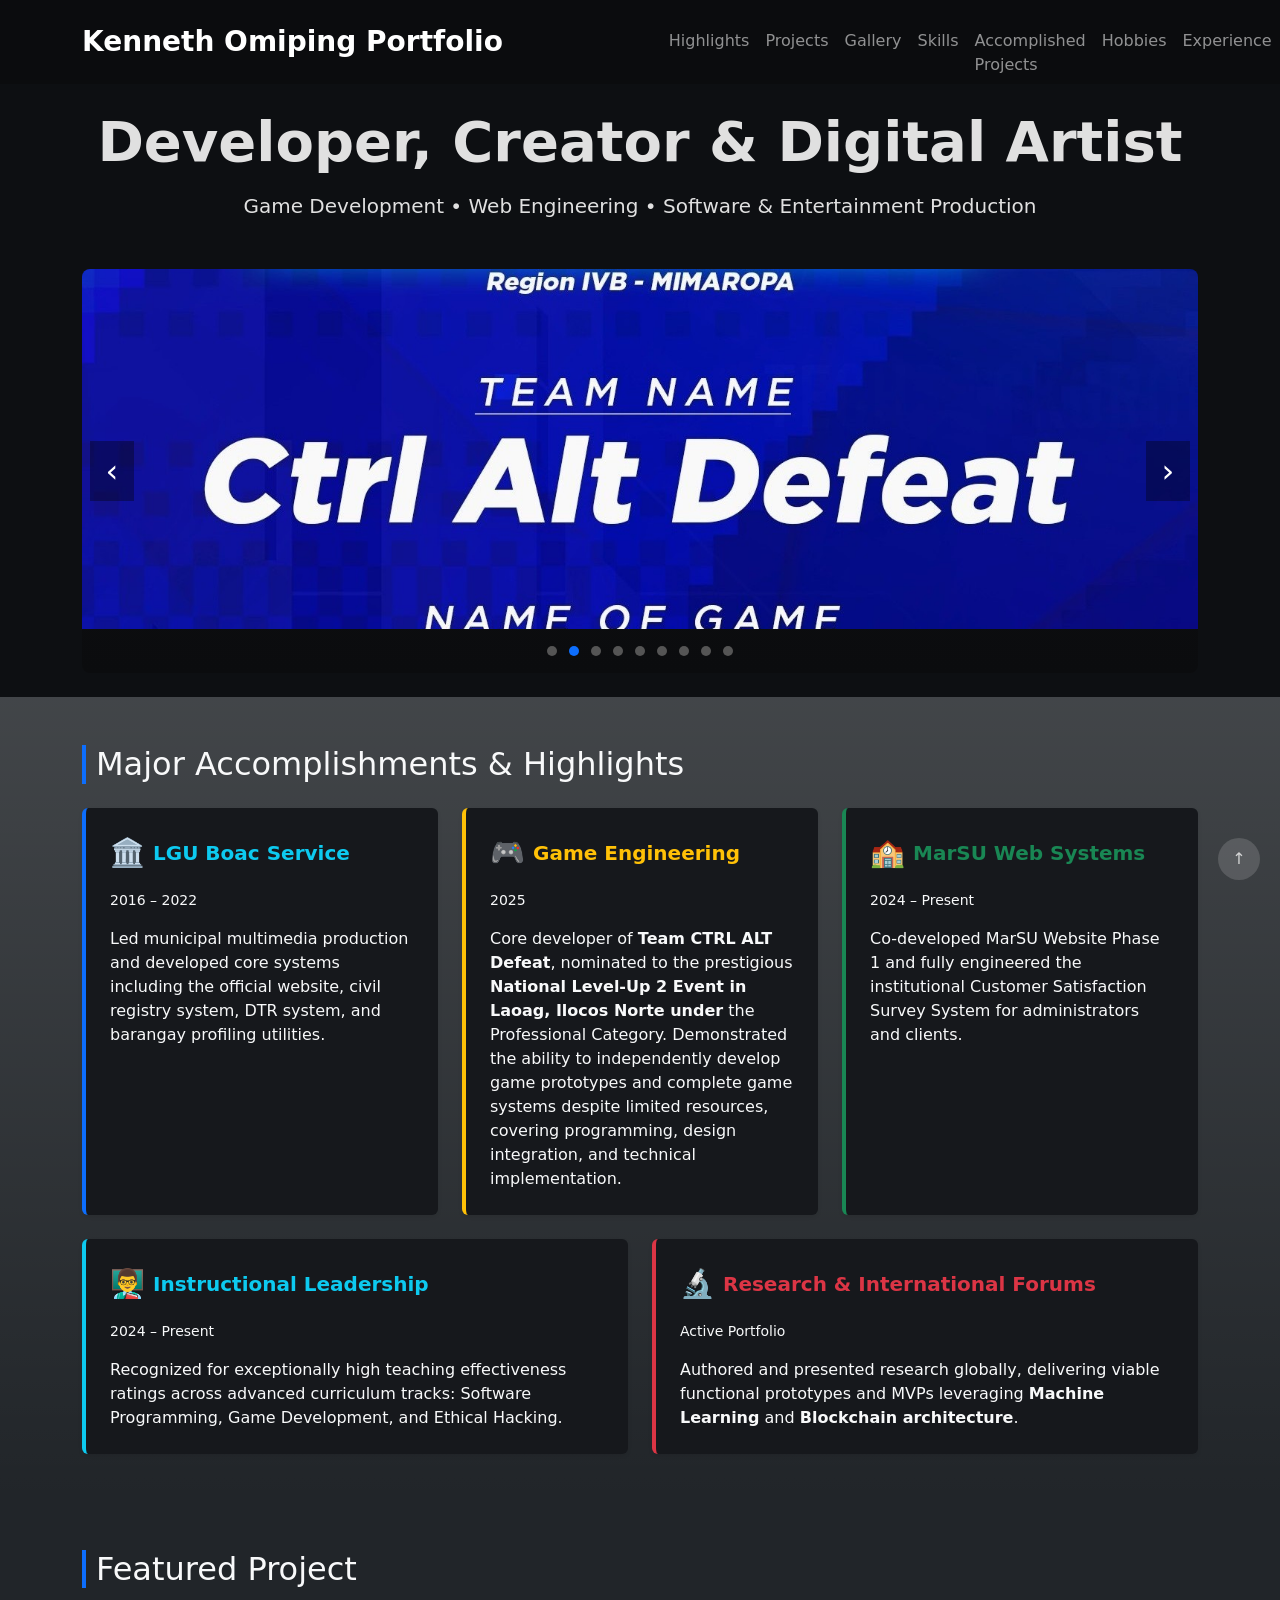
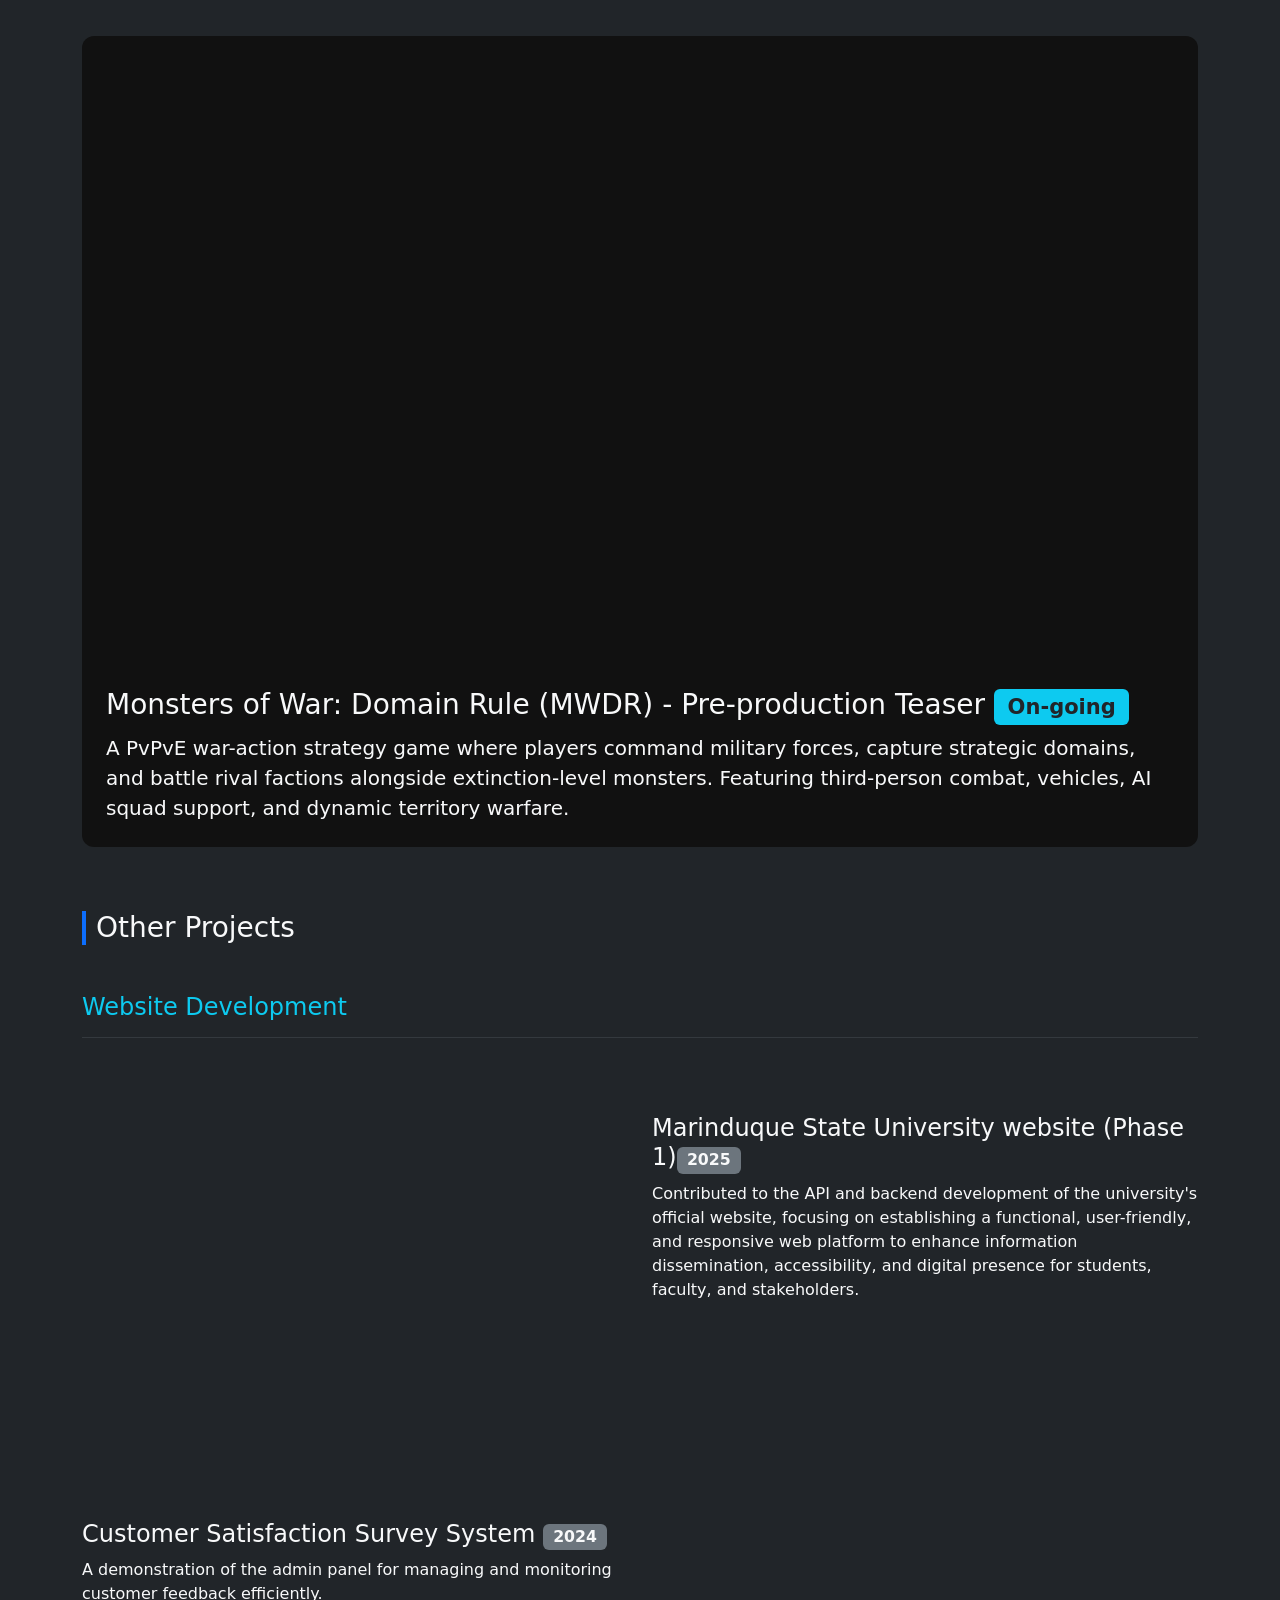
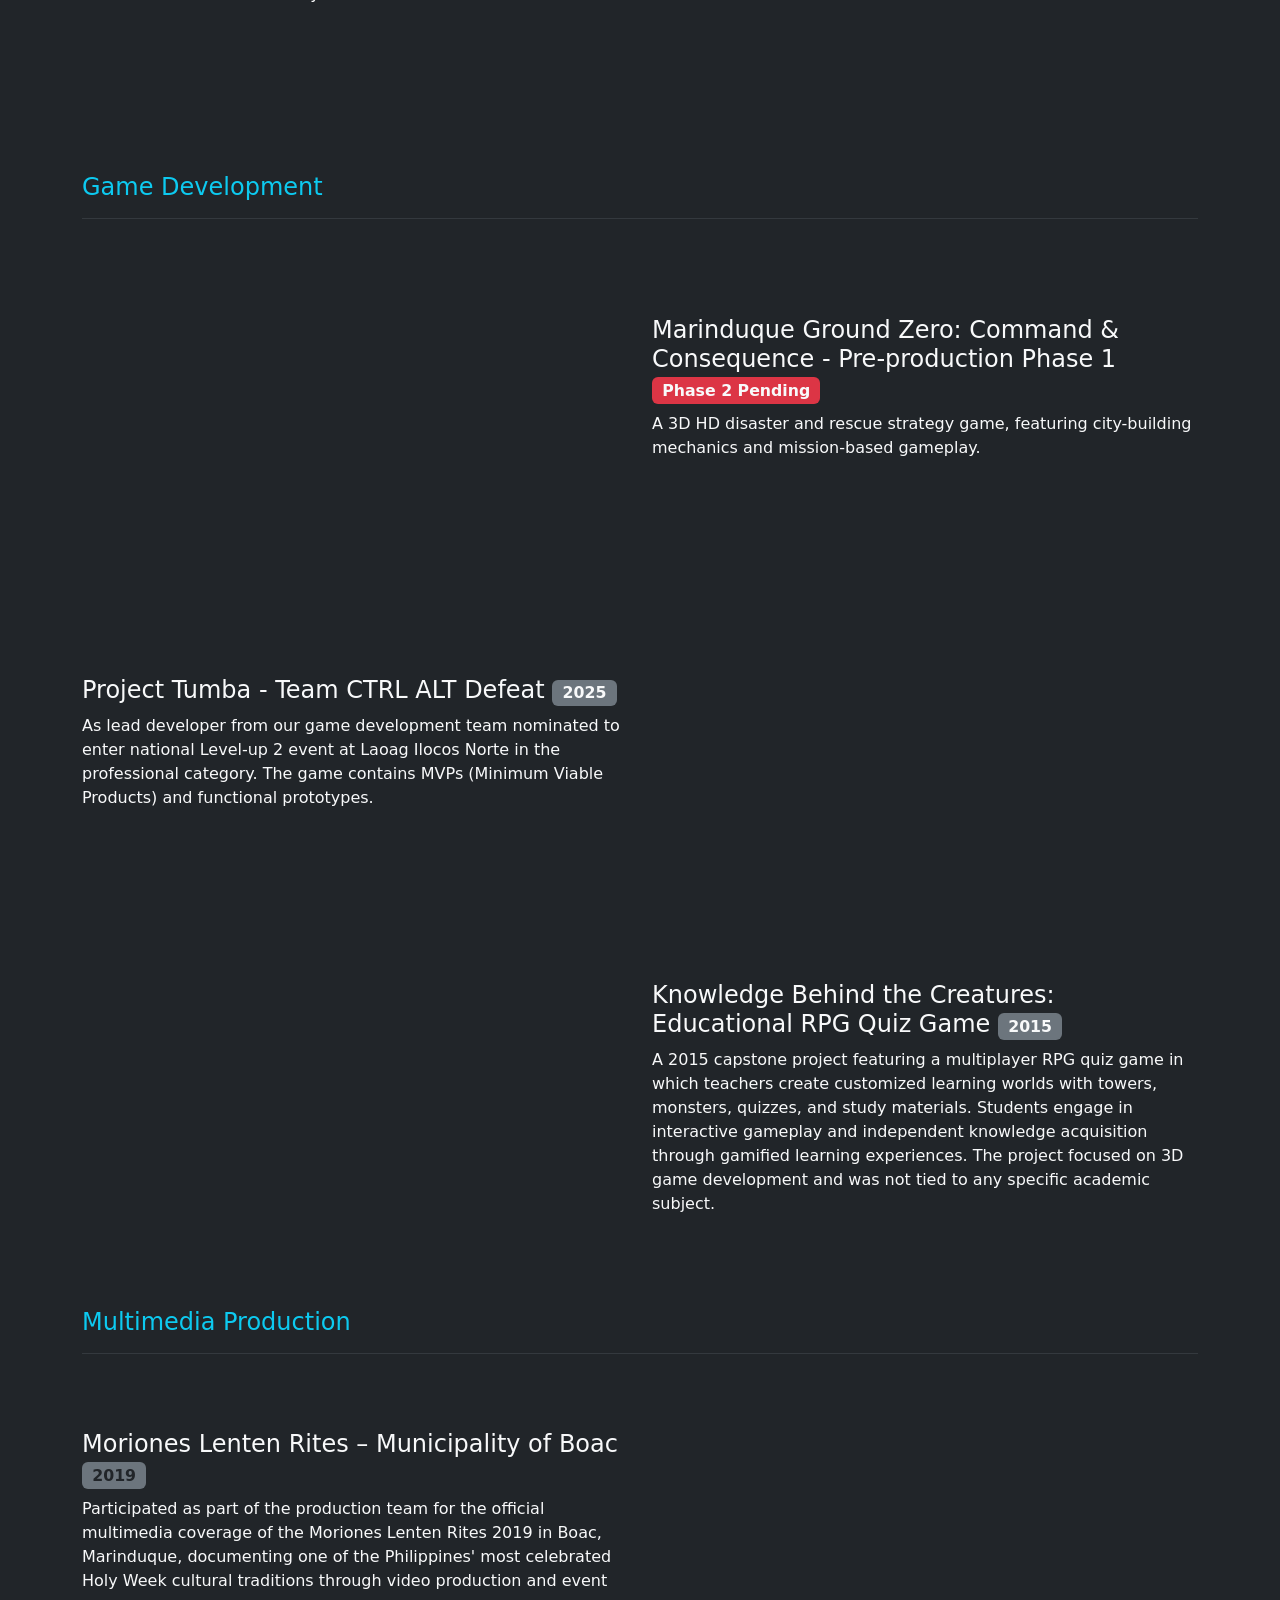
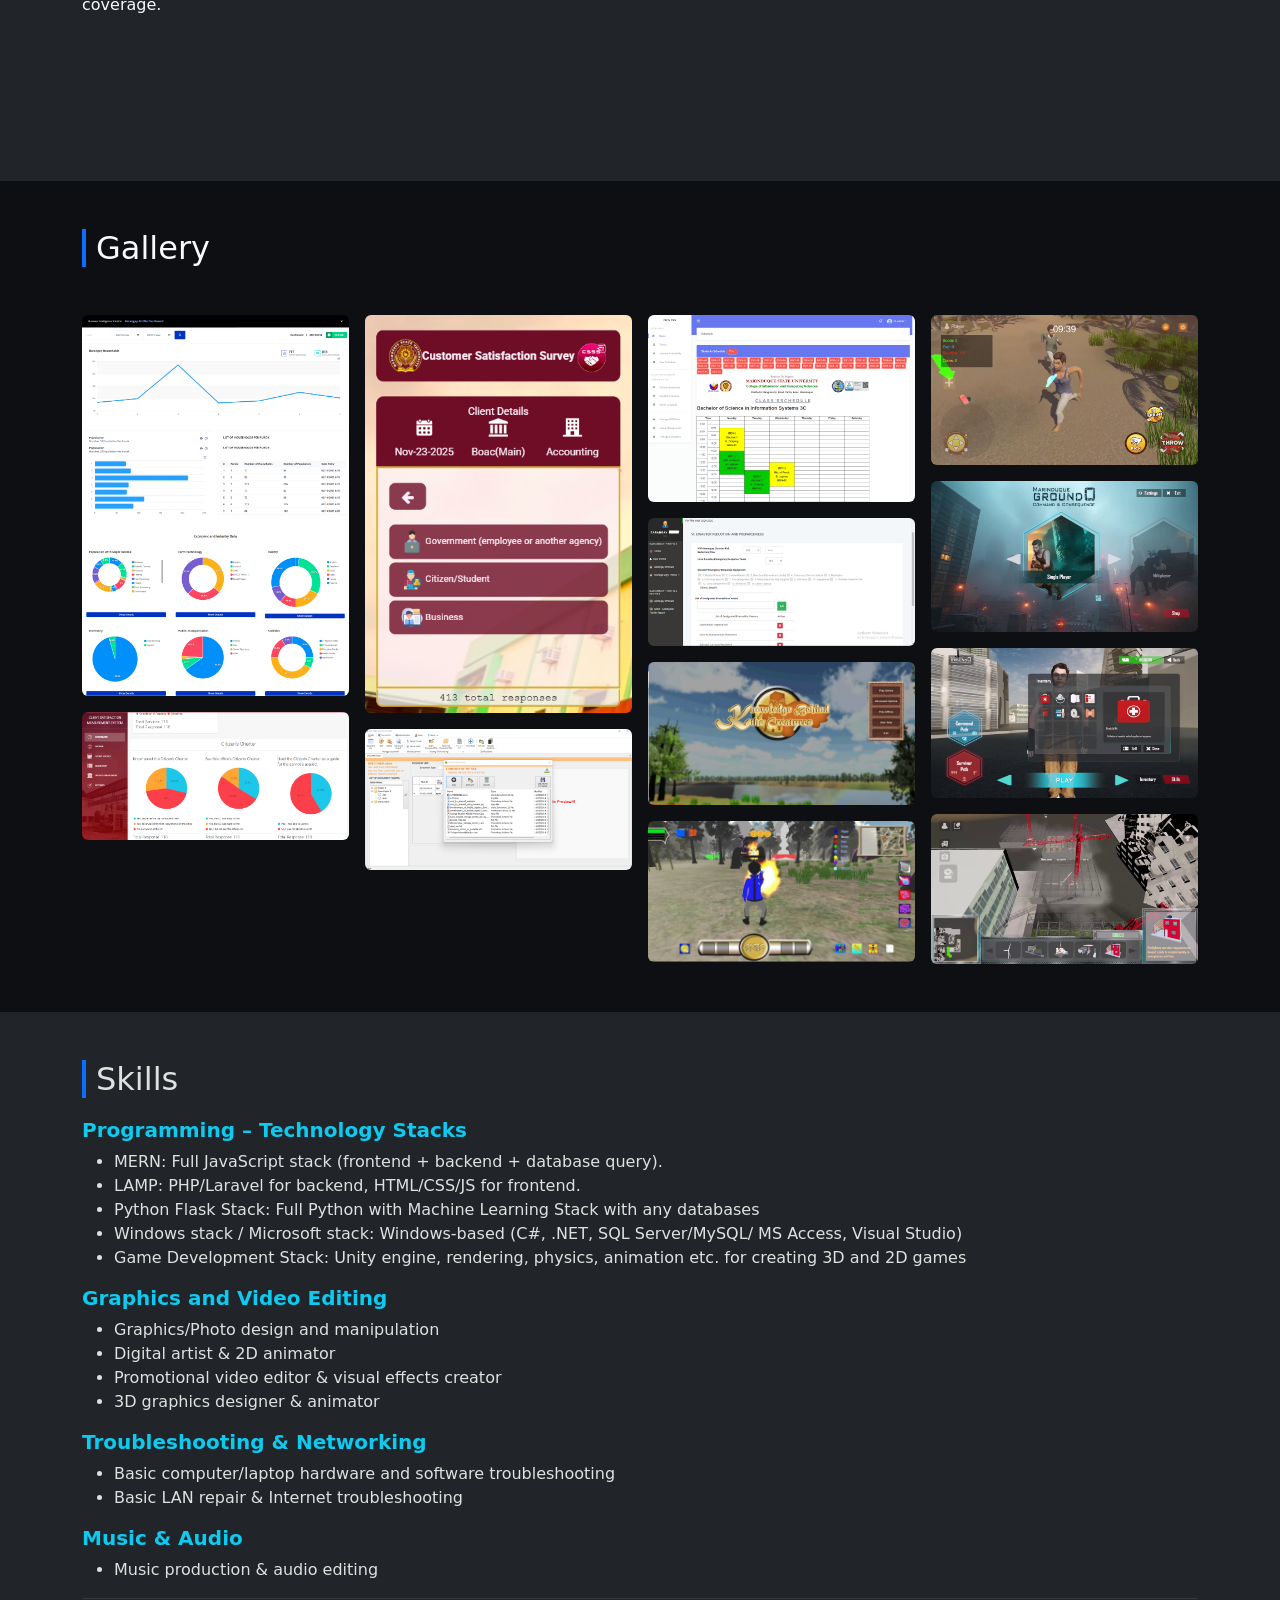
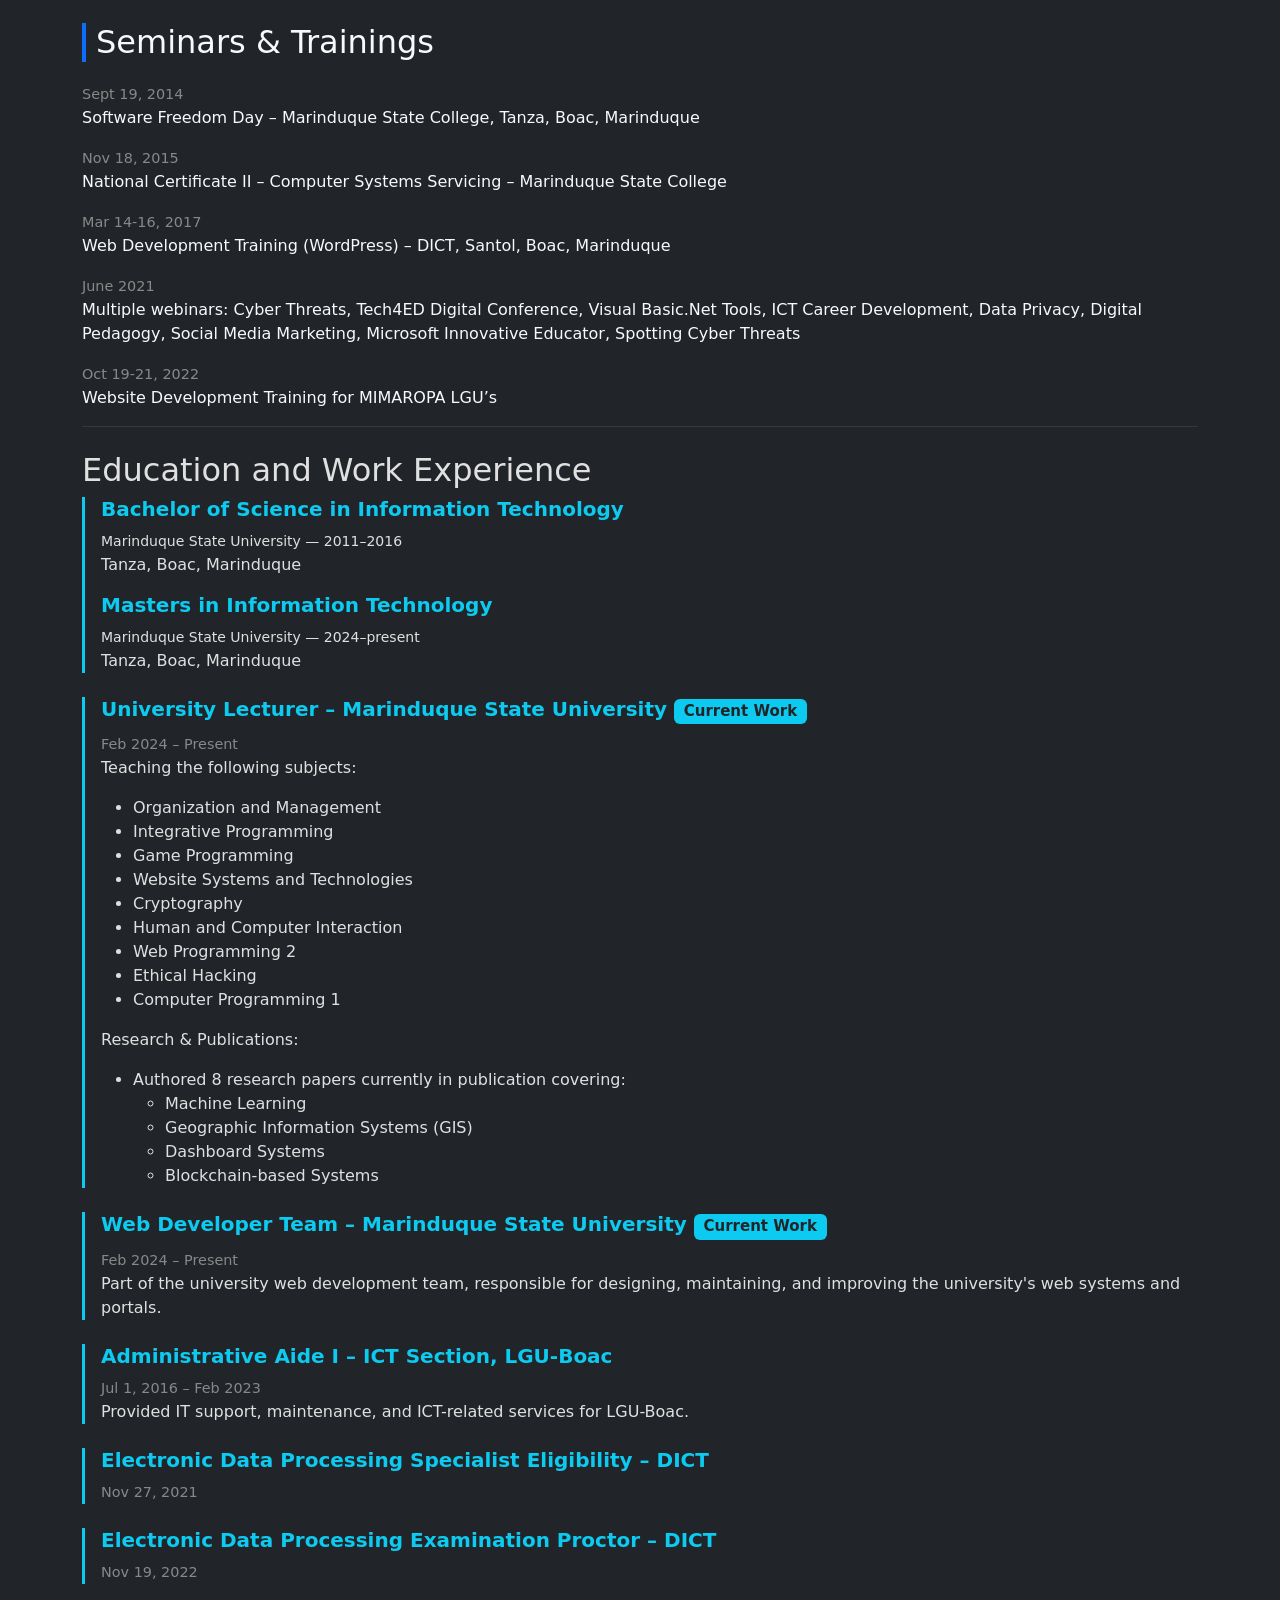
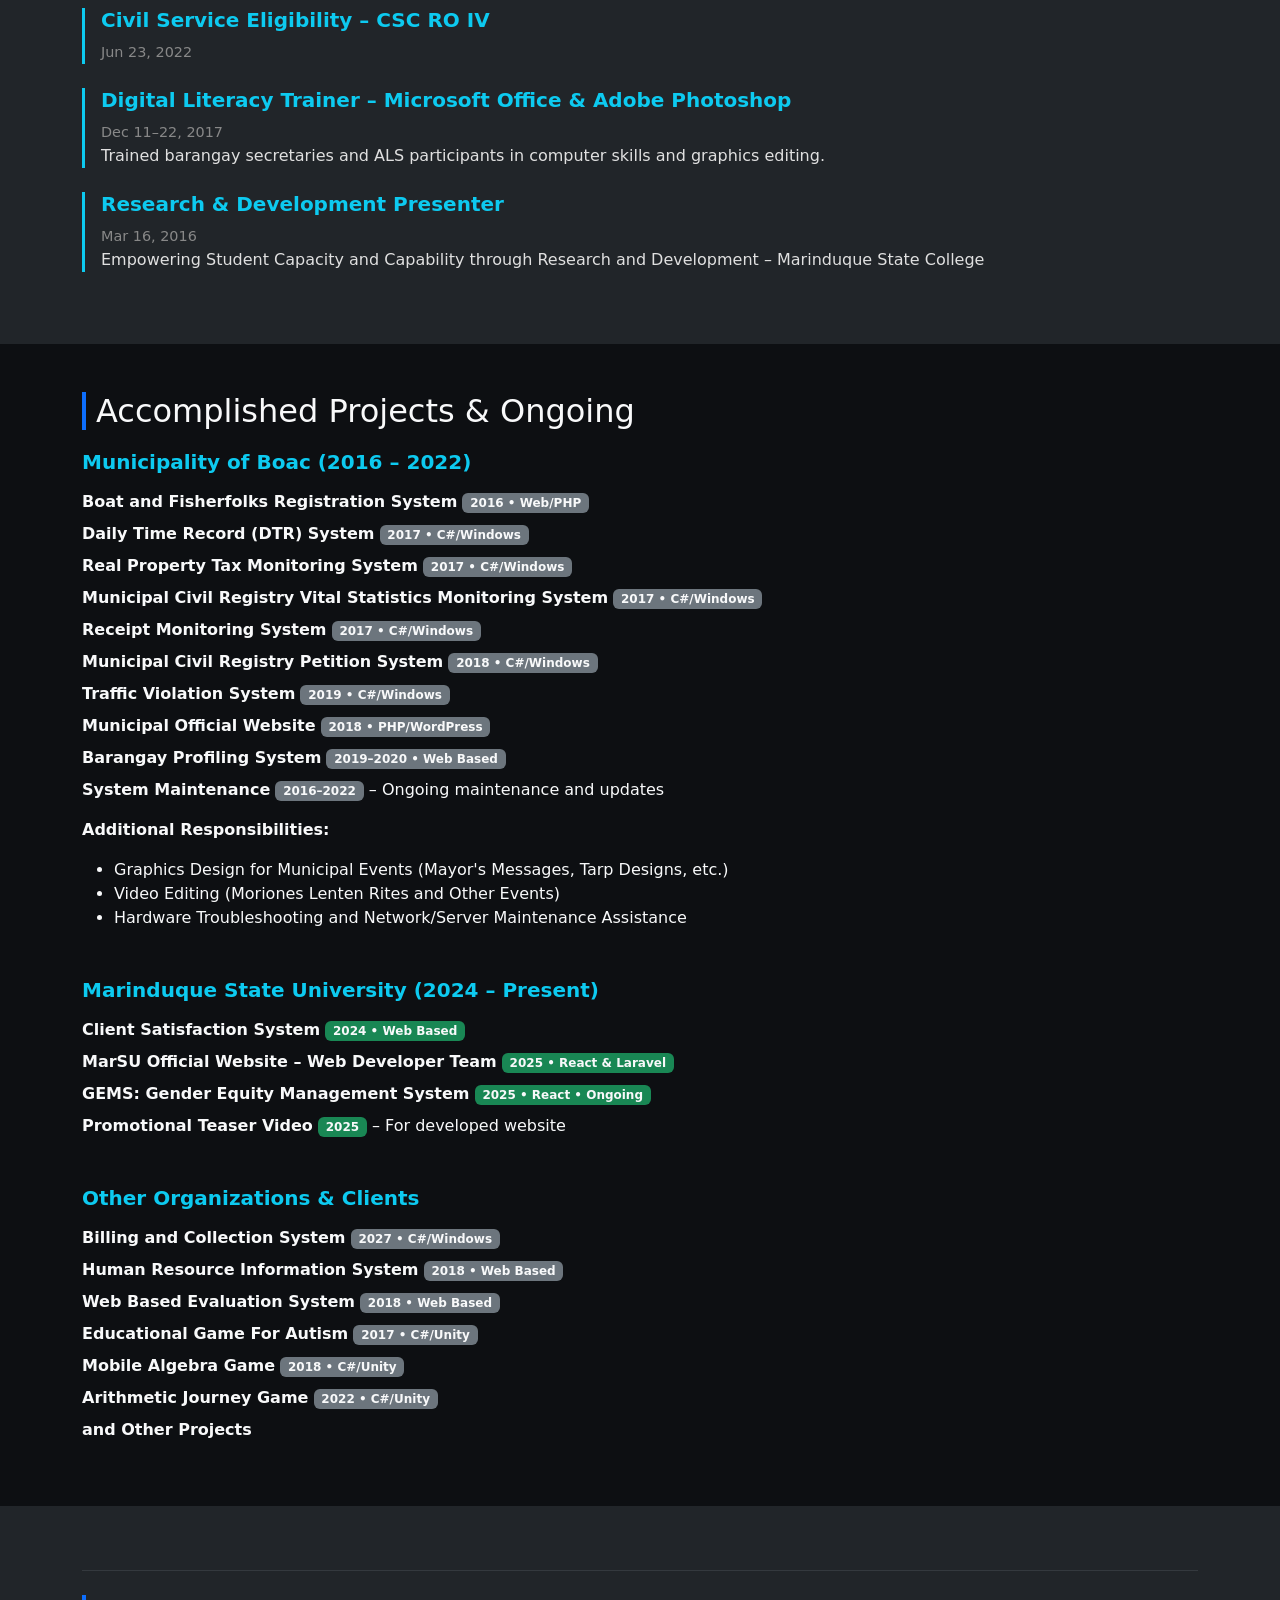
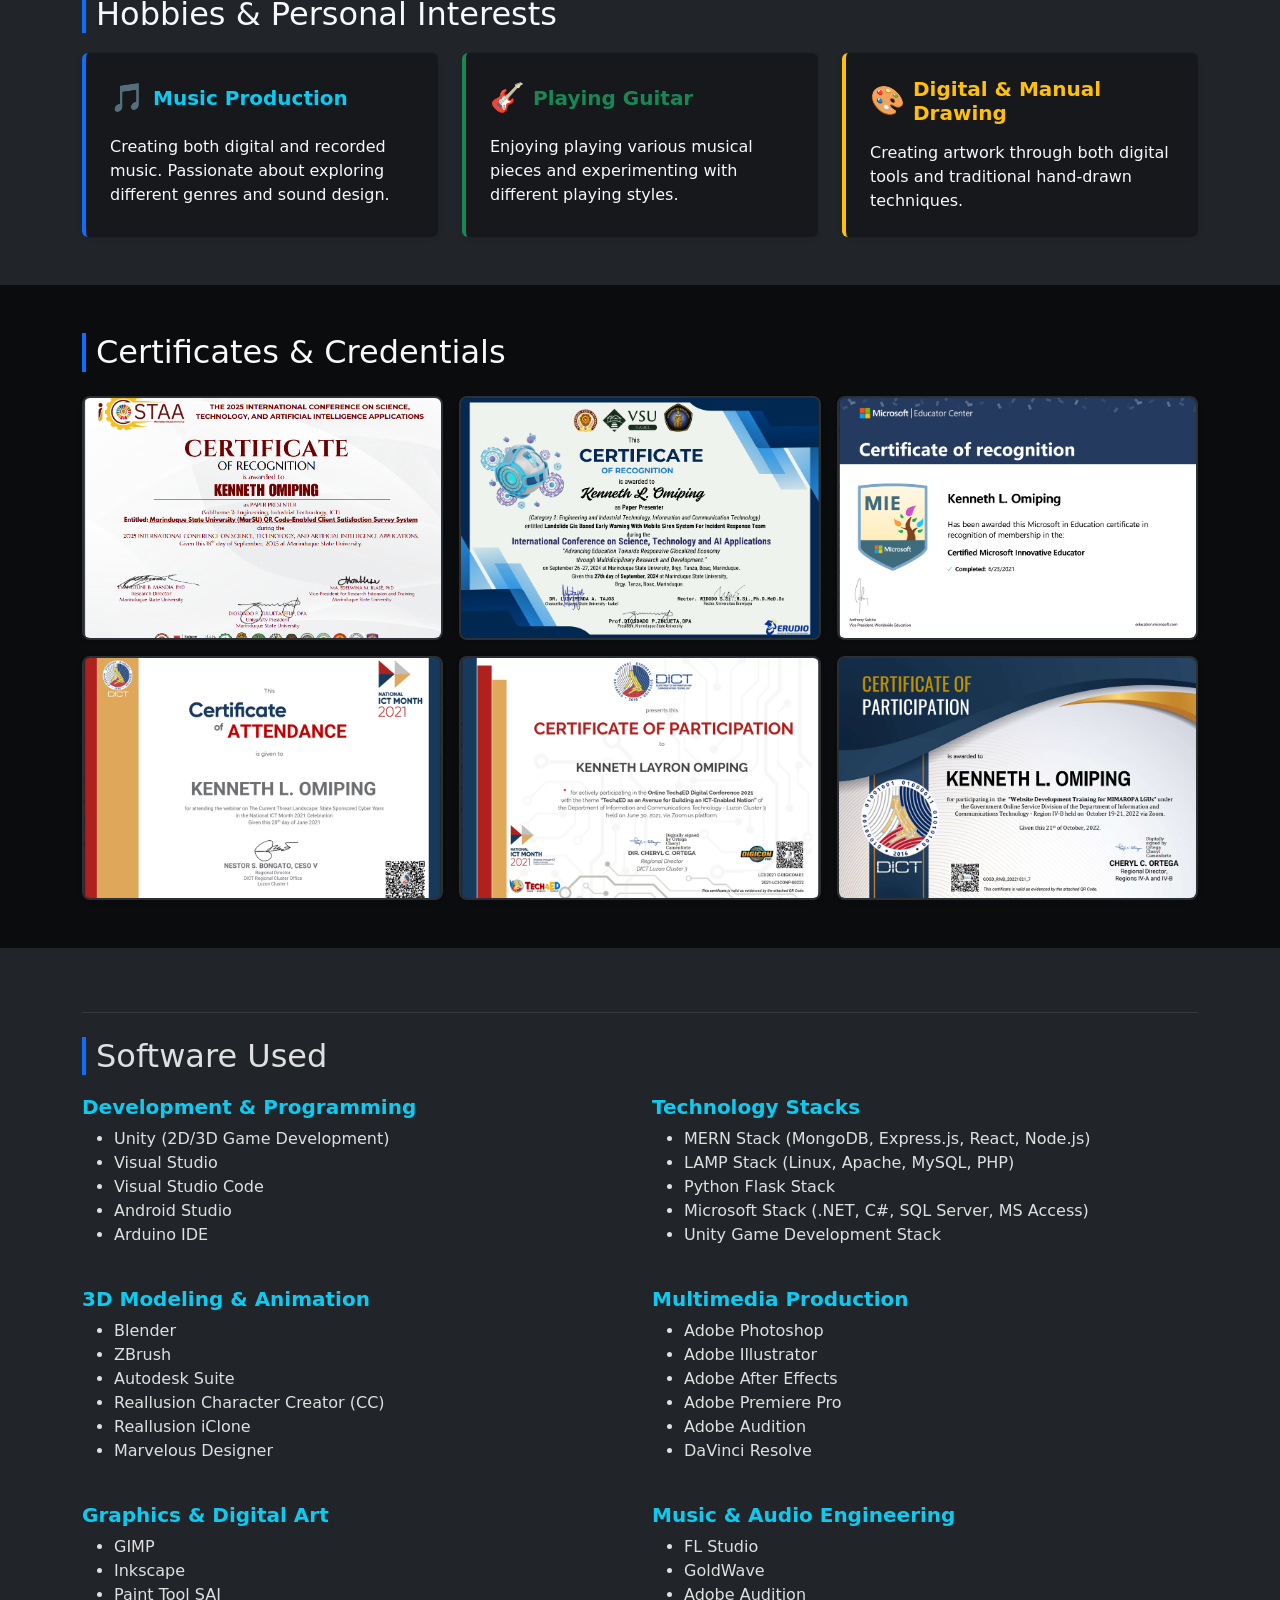
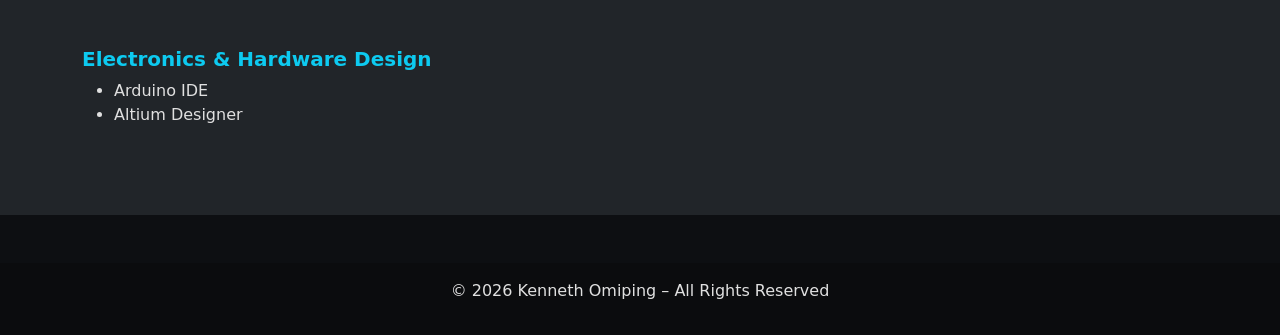
==== index.html @ fe8c9808 "Update index.html" ====
<!DOCTYPE html>
<html lang="en">
<head>
  <meta charset="UTF-8" />
  <meta name="viewport" content="width=device-width, initial-scale=1" />
  <title>Portfolio | Kenneth Omiping</title>

  <link href="https://cdn.jsdelivr.net/npm/bootstrap@5.3.3/dist/css/bootstrap.min.css" rel="stylesheet">
 <link href="styles.css" rel="stylesheet">

 
</head>
<body id="top">
<div id="fb-root"></div>
<script async defer crossorigin="anonymous"
src="https://connect.facebook.net/en_US/sdk.js#xfbml=1&version=v23.0">
</script>
<nav class="navbar navbar-expand-lg navbar-dark py-3">
  <div class="container">
    <a class="navbar-brand fw-bold fs-3" href="#">Kenneth Omiping Portfolio</a>
    <button class="navbar-toggler" type="button" data-bs-toggle="collapse" data-bs-target="#navmenu">
      <span class="navbar-toggler-icon"></span>
    </button>

    <div class="collapse navbar-collapse" id="navmenu">
      <ul class="navbar-nav ms-auto" id="navsubmenu">
        <li class="nav-item"><a href="#highlights" class="nav-link">Highlights</a></li>
        <li class="nav-item"><a href="#projects" class="nav-link">Projects</a></li>
        
        <li class="nav-item"><a href="#gallery" class="nav-link">Gallery</a></li>
        <li class="nav-item"><a href="#skills" class="nav-link">Skills</a></li>
        <li class="nav-item"><a href="#projects-accomplished" class="nav-link">Accomplished Projects</a></li>
        <li class="nav-item"><a href="#hobbies" class="nav-link">Hobbies</a></li>
        <li class="nav-item"><a href="#experience" class="nav-link">Experience</a></li>
        <li class="nav-item"><a href="#certificates" class="nav-link">Certificates</a></li>
      </ul>
    </div>
  </div>
</nav>

<section id="hero-carousel" class="py-4">
  <div class="text-center mb-5">
    <h1 class="fw-bold display-4">Developer, Creator & Digital Artist</h1>
    <p class="lead mt-3">Game Development • Web Engineering • Software & Entertainment Production</p>
  </div>
  <div class="container">
    <div class="custom-carousel" id="customCarousel" aria-label="Image carousel">
      <button class="carousel-btn prev" aria-label="Previous">‹</button>
      <div class="carousel-track"></div>
      <button class="carousel-btn next" aria-label="Next">›</button>
      <div class="carousel-dots"></div>
    </div>
  </div>
</section>

<section id="highlights" class="py-5 bg-dark bg-gradient text-light">
  <div class="container">
    <h2 class="section-title text-light mb-4">Major Accomplishments & Highlights</h2>
    <div class="row g-4">
      <div class="col-md-6 col-lg-4">
        <div class="card h-100 border-start border-primary border-4 p-4 shadow-sm" style="background-color: #16181c;">
          <div class="d-flex align-items-center mb-3">
            <span class="fs-3 me-2">🏛️</span>
            <h5 class="card-title text-info mb-0 fw-bold">LGU Boac Service</h5>
          </div>
          <p class="card-text small text-light">2016 – 2022</p>
          <p class="card-text text-light">Led municipal multimedia production and developed core systems including the official website, civil registry system, DTR system, and barangay profiling utilities.</p>
        </div>
      </div>
      <div class="col-md-6 col-lg-4">
        <div class="card h-100 border-start border-warning border-4 p-4 shadow-sm" style="background-color: #16181c;">
          <div class="d-flex align-items-center mb-3">
            <span class="fs-3 me-2">🎮</span>
            <h5 class="card-title text-warning mb-0 fw-bold">Game Engineering</h5>
          </div>
          <p class="card-text small text-light">2025</p>
          <p class="card-text text-light">Core developer of <strong>Team CTRL ALT Defeat</strong>, nominated to the prestigious <strong>National Level-Up 2 Event in Laoag, Ilocos Norte under</strong> the Professional Category. Demonstrated the ability to independently develop game prototypes and complete game systems despite limited resources, covering programming, design integration, and technical implementation.</p>
        </div>
      </div>
      <div class="col-md-6 col-lg-4">
        <div class="card h-100 border-start border-success border-4 p-4 shadow-sm" style="background-color: #16181c;">
          <div class="d-flex align-items-center mb-3">
            <span class="fs-3 me-2">🏫</span>
            <h5 class="card-title text-success mb-0 fw-bold">MarSU Web Systems</h5>
          </div>
          <p class="card-text small text-light">2024 – Present</p>
          <p class="card-text text-light">Co-developed MarSU Website Phase 1 and fully engineered the institutional Customer Satisfaction Survey System for administrators and clients.</p>
        </div>
      </div>
      <div class="col-md-6 col-lg-6">
        <div class="card h-100 border-start border-info border-4 p-4 shadow-sm" style="background-color: #16181c;">
          <div class="d-flex align-items-center mb-3">
            <span class="fs-3 me-2">👨‍🏫</span>
            <h5 class="card-title text-info mb-0 fw-bold">Instructional Leadership</h5>
          </div>
          <p class="card-text small text-light">2024 – Present</p>
          <p class="card-text text-light">Recognized for exceptionally high teaching effectiveness ratings across advanced curriculum tracks: Software Programming, Game Development, and Ethical Hacking.</p>
        </div>
      </div>
      <div class="col-md-12 col-lg-6">
        <div class="card h-100 border-start border-danger border-4 p-4 shadow-sm" style="background-color: #16181c;">
          <div class="d-flex align-items-center mb-3">
            <span class="fs-3 me-2">🔬</span>
            <h5 class="card-title text-danger mb-0 fw-bold">Research & International Forums</h5>
          </div>
          <p class="card-text small text-light">Active Portfolio</p>
          <p class="card-text text-light">Authored and presented research globally, delivering viable functional prototypes and MVPs leveraging <strong>Machine Learning</strong> and <strong>Blockchain architecture</strong>.</p>
        </div>
      </div>
    </div>
  </div>
</section>

<section id="projects" class=" bg-dark py-5 ">
  <div class="container">
    <h2 class="section-title text-light mb-5"> Featured Project</h2>
    <div class="featured-video">
        <div class="ratio ratio-16x9">
            <iframe width="1920" height="1000" src="https://www.youtube.com/embed/gQi9-aLx-1Q?si=r6dKc-qX14nTt6Ka" title="YouTube video player" frameborder="0" allow="accelerometer; autoplay; clipboard-write; encrypted-media; gyroscope; picture-in-picture; web-share" referrerpolicy="strict-origin-when-cross-origin" allowfullscreen></iframe>
        </div>
        <div class="video-info text-light">
            <h3>
                Monsters of War: Domain Rule (MWDR) - Pre-production Teaser  
                <span class="badge bg-info text-dark">On-going</span>
            </h3>
            <p class="lead mb-0">
                A PvPvE war-action strategy game where players command military forces,
                capture strategic domains, and battle rival factions alongside
                extinction-level monsters. Featuring third-person combat, vehicles,
                AI squad support, and dynamic territory warfare.
            </p>
        </div>
    </div>
  </div>

  <div class="container">
    <h3 class="section-title text-light mb-5">Other Projects</h3>
    <h4 class="text-info mb-3"> Website Development</h4>
    <hr class="border-secondary mb-4">
    <div class="row align-items-center mb-5">
      <div class="col-md-6 mb-3 mb-md-0 video-frame">
        <div class="ratio ratio-16x9">
          <iframe width="560" height="315" src="https://www.youtube.com/embed/cigNz0JIuHQ?si=t6ixuGZGFpACdHgZ" title="YouTube video player" frameborder="0" allow="accelerometer; autoplay; clipboard-write; encrypted-media; gyroscope; picture-in-picture; web-share" referrerpolicy="strict-origin-when-cross-origin" allowfullscreen></iframe> 
        </div>
      </div>
      <div class="col-md-6 text-light">
        <h4>Marinduque State University website (Phase 1)<small><span class="badge bg-secondary text-light">2025</span></small></h4>
        <p>Contributed to the API and backend development of the university's official website, focusing on establishing a functional, user-friendly, and responsive web platform to enhance information dissemination, accessibility, and digital presence for students, faculty, and stakeholders.</p>
      </div>
    </div>

    <div class="row align-items-center mb-5 flex-md-row-reverse">
      <div class="col-md-6 mb-3 mb-md-0 video-frame">
        <div class="ratio ratio-16x9">
        <iframe width="560" height="315" src="https://www.youtube.com/embed/wEaRxrkDP0M?si=N1Lx3l5kWdliPXQb" title="YouTube video player" frameborder="0" allow="accelerometer; autoplay; clipboard-write; encrypted-media; gyroscope; picture-in-picture; web-share" referrerpolicy="strict-origin-when-cross-origin" allowfullscreen></iframe>
          </div>
      </div>
      <div class="col-md-6 text-light">
        <h4>Customer Satisfaction Survey System <small><span class="badge bg-secondary text-light">2024</span></small></h4>
        <p>A demonstration of the admin panel for managing and monitoring customer feedback efficiently.</p>
      </div>
    </div>
  </div>

  <div class="container">
    <h4 class="text-info mb-3"> Game Development</h4>
    <hr class="border-secondary mb-4">
    <div class="row align-items-center mb-5">
      <div class="col-md-6 mb-3 mb-md-0 video-frame">
        <div class="ratio ratio-16x9">
          <iframe width="560" height="315" src="https://www.youtube.com/embed/4VFtFD0ZAuQ?si=CkQ3dikzkDFwRDnN" title="YouTube video player" frameborder="0" allow="accelerometer; autoplay; clipboard-write; encrypted-media; gyroscope; picture-in-picture; web-share" referrerpolicy="strict-origin-when-cross-origin" allowfullscreen></iframe>
       
        </div>
      </div>
      <div class="col-md-6 text-light">
        <h4>Marinduque Ground Zero: Command & Consequence - Pre-production Phase 1<small><span class="badge bg-danger text-light">Phase 2 Pending</span></small></h4>
        <p>A 3D HD disaster and rescue strategy game, featuring city-building mechanics and mission-based gameplay.</p>
      </div>
    </div>

    <div class="row align-items-center mb-5 flex-md-row-reverse">
      <div class="col-md-6 mb-3 mb-md-0 video-frame">
        <div class="ratio ratio-16x9">
          <iframe width="560" height="315" src="https://www.youtube.com/embed/ePi22RuTPZc?si=6M0GS1Lk-9aINKeL" title="YouTube video player" frameborder="0" allow="accelerometer; autoplay; clipboard-write; encrypted-media; gyroscope; picture-in-picture; web-share" referrerpolicy="strict-origin-when-cross-origin" allowfullscreen></iframe>
        </div>
      </div>
      <div class="col-md-6 text-light">
        <h4>Project Tumba - Team CTRL ALT Defeat <small><span class="badge bg-secondary text-light">2025</span></small></h4>
        <p>As lead developer from our game development team nominated to enter national Level-up 2 event at Laoag Ilocos Norte in the professional category. The game contains MVPs (Minimum Viable Products) and functional prototypes.</p>
      </div>
    </div>

    <div class="row align-items-center mb-5">
      <div class="col-md-6 mb-3 mb-md-0 video-frame">
        <div class="ratio ratio-16x9">
        <iframe width="560" height="315" src="https://www.youtube.com/embed/VYVagoqJ-AA?si=P2zMqZzDoLbC6RJ_" title="YouTube video player" frameborder="0" allow="accelerometer; autoplay; clipboard-write; encrypted-media; gyroscope; picture-in-picture; web-share" referrerpolicy="strict-origin-when-cross-origin" allowfullscreen></iframe> </div>
      </div>
      <div class="col-md-6 text-light">
        <h4>Knowledge Behind the Creatures: Educational RPG Quiz Game <small><span class="badge bg-secondary text-light">2015</span></small></h4>
      <p>A 2015 capstone project featuring a multiplayer 
        RPG quiz game in which teachers create customized 
        learning worlds with towers, monsters, quizzes, 
        and study materials. Students engage in interactive gameplay 
        and independent knowledge acquisition through gamified learning
         experiences. The project focused on 3D game development and was not tied to any specific academic subject.</p>

      </div>
    </div>
    
  </div>

  
  <div class="container">
    <h4 class="text-info mb-3"> Multimedia Production</h4>
    <hr class="border-secondary mb-4">


    <div class="row align-items-center mb-5 flex-md-row-reverse">
      <div class="col-md-6 mb-3 mb-md-0 video-frame">
        <div class="ratio ratio-16x9">
        <iframe
    src="https://www.facebook.com/plugins/video.php?height=314&href=https%3A%2F%2Fwww.facebook.com%2Fictsboac%2Fvideos%2F1042949976093265%2F&show_text=false&width=560&t=0"
    style="border:none;overflow:hidden"
    scrolling="no"
    frameborder="0"
    allowfullscreen="true"
    allow="autoplay; clipboard-write; encrypted-media; picture-in-picture; web-share">
  </iframe>
      </div>
      </div>
      <div class="col-md-6 text-light">
        <h4>Moriones Lenten Rites – Municipality of Boac <small><span class="badge bg-secondary text-dark">2019</span></small></h4>
        <p> Participated as part of the production team for the official multimedia
    coverage of the Moriones Lenten Rites 2019 in Boac, Marinduque, documenting
    one of the Philippines' most celebrated Holy Week cultural traditions through
    video production and event coverage.</p>
      </div>
    </div>
    </div>
    
  </div>
</section>

<section class="py-5 " id="gallery">
  <div class="container">
    <h2 class="section-title text-light mb-5">Gallery</h2>
    <div class="masonry" id="masonryGrid"></div>

    <div class="modal-overlay" id="imageModal" role="dialog" tabindex="-1" aria-hidden="true">
      <div class="modal-content-custom p-3 bg-dark rounded text-light">
        <div class="modal-header border-0 pb-0 justify-content-end" >
          <h5 id="modalTitle" style="display: none;"></h5>
        <button type="button" id="modalClose"  class="btn-close btn-close-white" data-bs-dismiss="modal" aria-label="Close"></button>
      </div>
        <div class="modal-body pt-4 pb-4 text-center" style="height: 80vh;">
          <img
    id="modalImage"
    src=""
    alt=""
    style="width:100%; height:100%; object-fit:contain;"
>
          <p id="modalDesc" class="mt-2" style="display: none;"></p>
        </div>
        
      </div>
    </div>
  </div>
  
</section>


<!-- <div class="modal-overlay" id="imageModal" tabindex="-1" aria-hidden="true">
  <div class="modal-dialog modal-lg modal-dialog-centered">
    <div class="modal-content shadow-lg border-0" style="background-color: #16181c; border-radius: 12px;">
      <div class="modal-header border-0 pb-0 justify-content-end" >
        <button type="button" id="modalClose"  class="btn-close btn-close-white" data-bs-dismiss="modal" aria-label="Close"></button>
      </div>
      <div class="modal-body pt-0 pb-4 text-center">
        <div class="p-1 bg-dark rounded border border-secondary d-inline-block w-100">
        <h5 id="modalTitle"></h5>
        <img id="modalImage" src="" alt="">
        <p id="modalDesc" class="mt-2"></p> </div>
      </div>
    </div>
  </div>
</div> -->

<section id="skills" class="py-5 bg-dark">
  <div class="container">
    <h2 class="section-title">Skills</h2>
    <h5 class="fw-bold text-info">Programming – Technology Stacks</h5>
    <ul>
      <li>MERN: Full JavaScript stack (frontend + backend + database query).</li>
      <li>LAMP: PHP/Laravel for backend, HTML/CSS/JS for frontend.</li>
      <li>Python Flask Stack: Full Python with Machine Learning Stack with any databases</li>
      <li>Windows stack / Microsoft stack: Windows-based (C#, .NET, SQL Server/MySQL/ MS Access, Visual Studio)</li>
      <li>Game Development Stack: Unity engine, rendering, physics, animation etc. for creating 3D and 2D games</li>
    </ul>

    <h5 class="fw-bold text-info">Graphics and Video Editing</h5>
    <ul>
      <li>Graphics/Photo design and manipulation</li>
      <li>Digital artist & 2D animator</li>
      <li>Promotional video editor & visual effects creator</li>
      <li>3D graphics designer & animator</li>
    </ul>

    <h5 class="fw-bold text-info">Troubleshooting & Networking</h5>
    <ul>
      <li>Basic computer/laptop hardware and software troubleshooting</li>
      <li>Basic LAN repair & Internet troubleshooting</li>
    </ul>

    <h5 class="fw-bold text-info">Music & Audio</h5>
    <ul>
      <li>Music production & audio editing</li>
    </ul>
  </div>

  <div class="container">
    <hr class="border-secondary mb-4">
    <h2 class="section-title text-light">Seminars & Trainings</h2>

    <div class="timeline-item text-light">
      <span class="timeline-date">Sept 19, 2014</span>
      <p>Software Freedom Day – Marinduque State College, Tanza, Boac, Marinduque</p>
    </div>
    <div class="timeline-item text-light">
      <span class="timeline-date">Nov 18, 2015</span>
      <p>National Certificate II – Computer Systems Servicing – Marinduque State College</p>
    </div>
    <div class="timeline-item text-light">
      <span class="timeline-date">Mar 14-16, 2017</span>
      <p>Web Development Training (WordPress) – DICT, Santol, Boac, Marinduque</p>
    </div>
    <div class="timeline-item text-light">
      <span class="timeline-date">June 2021</span>
      <p>Multiple webinars: Cyber Threats, Tech4ED Digital Conference, Visual Basic.Net Tools, ICT Career Development, Data Privacy, Digital Pedagogy, Social Media Marketing, Microsoft Innovative Educator, Spotting Cyber Threats</p>
    </div>
    <div class="timeline-item text-light">
      <span class="timeline-date">Oct 19-21, 2022</span>
      <p>Website Development Training for MIMAROPA LGU’s</p>
    </div>
  </div>

  <div class="container" id="experience">
    <hr class="border-secondary mb-4">
    <h2>Education and Work Experience</h2>

    <div class="timeline-item border-start border-3 border-info ps-3 mb-4">
      <h5 class="fw-bold text-info">Bachelor of Science in Information Technology</h5>
      <small>Marinduque State University — 2011–2016</small>
      <p>Tanza, Boac, Marinduque</p>

      <h5 class="fw-bold text-info">Masters in Information Technology</h5>
      <small>Marinduque State University — 2024–present</small>
      <p>Tanza, Boac, Marinduque</p>
    </div>
    <div class="timeline-item border-start border-3 border-info ps-3 mb-4">
      <h5 class="fw-bold text-info">University Lecturer – Marinduque State University <span class="badge bg-info text-dark">Current Work</span></h5>
      <span class="timeline-date">Feb 2024 – Present</span>
      <p>Teaching the following subjects:</p>
      <ul>
        <li>Organization and Management</li>
        <li>Integrative Programming</li>
        <li>Game Programming</li>
        <li>Website Systems and Technologies</li>
        <li>Cryptography</li>
        <li>Human and Computer Interaction</li>
        <li>Web Programming 2</li>
        <li>Ethical Hacking</li>
        <li>Computer Programming 1</li>
      </ul>
      <p>Research & Publications:</p>
      <ul>
        <li>Authored 8 research papers currently in publication covering:</li>
        <ul>
          <li>Machine Learning</li>
          <li>Geographic Information Systems (GIS)</li>
          <li>Dashboard Systems</li>
          <li>Blockchain-based Systems</li>
        </ul>
      </ul>
    </div>

    <div class="timeline-item border-start border-3 border-info ps-3 mb-4">
      <h5 class="fw-bold text-info">Web Developer Team – Marinduque State University <span class="badge bg-info text-dark">Current Work</span></h5>
      <span class="timeline-date">Feb 2024 – Present</span>
      <p>Part of the university web development team, responsible for designing, maintaining, and improving the university's web systems and portals.</p>
    </div>

    <div class="timeline-item border-start border-3 border-info ps-3 mb-4">
      <h5 class="fw-bold text-info">Administrative Aide I – ICT Section, LGU-Boac</h5>
      <span class="timeline-date">Jul 1, 2016 – Feb 2023</span>
      <p>Provided IT support, maintenance, and ICT-related services for LGU-Boac.</p>
    </div>

    <div class="timeline-item border-start border-3 border-info ps-3 mb-4">
      <h5 class="fw-bold text-info">Electronic Data Processing Specialist Eligibility – DICT</h5>
      <span class="timeline-date">Nov 27, 2021</span>
    </div>

    <div class="timeline-item border-start border-3 border-info ps-3 mb-4">
      <h5 class="fw-bold text-info">Electronic Data Processing Examination Proctor – DICT</h5>
      <span class="timeline-date">Nov 19, 2022</span>
    </div>
    <div class="timeline-item border-start border-3 border-info ps-3 mb-4">
      <h5 class="fw-bold text-info">Civil Service Eligibility – CSC RO IV</h5>
      <span class="timeline-date">Jun 23, 2022</span>
    </div>
    <div class="timeline-item border-start border-3 border-info ps-3 mb-4">
      <h5 class="fw-bold text-info">Digital Literacy Trainer – Microsoft Office & Adobe Photoshop</h5>
      <span class="timeline-date">Dec 11–22, 2017</span>
      <p>Trained barangay secretaries and ALS participants in computer skills and graphics editing.</p>
    </div>
    <div class="timeline-item border-start border-3 border-info ps-3 mb-4">
      <h5 class="fw-bold text-info">Research & Development Presenter</h5>
      <span class="timeline-date">Mar 16, 2016</span>
      <p>Empowering Student Capacity and Capability through Research and Development – Marinduque State College</p>
    </div>
  </div>
  

  
</section>

<section id="projects-accomplished" class="py-5">
  <div class="container">
    <h2 class="section-title text-light">Accomplished Projects & Ongoing</h2>

    <!-- Municipality of Boac -->
    <div class="mb-5">
      <h5 class="fw-bold text-info mb-3">Municipality of Boac (2016 – 2022)</h5>
      <ul class="list-unstyled text-light">
        <li class="mb-2"><strong>Boat and Fisherfolks Registration System</strong> <span class="badge bg-secondary text-light">2016 • Web/PHP</span></li>
        <li class="mb-2"><strong>Daily Time Record (DTR) System</strong> <span class="badge bg-secondary text-light">2017 • C#/Windows</span></li>
        <li class="mb-2"><strong>Real Property Tax Monitoring System</strong> <span class="badge bg-secondary text-light">2017 • C#/Windows</span></li>
        <li class="mb-2"><strong>Municipal Civil Registry Vital Statistics Monitoring System</strong> <span class="badge bg-secondary text-light">2017 • C#/Windows</span></li>
        <li class="mb-2"><strong>Receipt Monitoring System</strong> <span class="badge bg-secondary text-light">2017 • C#/Windows</span></li>
        <li class="mb-2"><strong>Municipal Civil Registry Petition System</strong> <span class="badge bg-secondary text-light">2018 • C#/Windows</span></li>
        <li class="mb-2"><strong>Traffic Violation System</strong> <span class="badge bg-secondary text-light">2019 • C#/Windows</span></li>
        <li class="mb-2"><strong>Municipal Official Website</strong> <span class="badge bg-secondary text-light">2018 • PHP/WordPress</span></li>
        <li class="mb-2"><strong>Barangay Profiling System</strong> <span class="badge bg-secondary text-light">2019–2020 • Web Based</span></li>
        <li class="mb-2"><strong>System Maintenance</strong> <span class="badge bg-secondary text-light">2016–2022</span> – Ongoing maintenance and updates</li>
      </ul>
      <p class="mt-3 text-light"><strong>Additional Responsibilities:</strong></p>
      <ul class="text-light">
        <li>Graphics Design for Municipal Events (Mayor's Messages, Tarp Designs, etc.)</li>
        <li>Video Editing (Moriones Lenten Rites and Other Events)</li>
        <li>Hardware Troubleshooting and Network/Server Maintenance Assistance</li>
      </ul>
    </div>

    <!-- Marinduque State University -->
    <div class="mb-5">
      <h5 class="fw-bold text-info mb-3">Marinduque State University (2024 – Present)</h5>
      <ul class="list-unstyled text-light">
        <li class="mb-2"><strong>Client Satisfaction System</strong> <span class="badge bg-success text-light">2024 • Web Based</span></li>
        <li class="mb-2"><strong>MarSU Official Website – Web Developer Team</strong> <span class="badge bg-success text-light">2025 • React & Laravel</span></li>
        <li class="mb-2"><strong>GEMS: Gender Equity Management System</strong> <span class="badge bg-success text-light">2025 • React • Ongoing</span></li>
        <li class="mb-2"><strong>Promotional Teaser Video</strong> <span class="badge bg-success text-light">2025</span> – For developed website</li>
      </ul>
    </div>

    <!-- Other Organizations -->
    <div>
      <h5 class="fw-bold text-info mb-3">Other Organizations & Clients</h5>
      <ul class="list-unstyled text-light">
        <li class="mb-2"><strong>Billing and Collection System</strong> <span class="badge bg-secondary text-light">2027 • C#/Windows</span></li>
        <li class="mb-2"><strong>Human Resource Information System</strong> <span class="badge bg-secondary text-light">2018 • Web Based</span></li>
        <li class="mb-2"><strong>Web Based Evaluation System</strong> <span class="badge bg-secondary text-light">2018 • Web Based</span></li>
        <li class="mb-2"><strong>Educational Game For Autism</strong> <span class="badge bg-secondary text-light">2017 • C#/Unity</span></li>
        <li class="mb-2"><strong>Mobile Algebra Game</strong> <span class="badge bg-secondary text-light">2018 • C#/Unity</span></li>
        <li class="mb-2"><strong>Arithmetic Journey Game</strong> <span class="badge bg-secondary text-light">2022 • C#/Unity</span></li>
        <li class="mb-2"><strong>and Other Projects</strong></li>
      </ul>
    </div>
  </div>
</section>

<section id="hobbies" class="py-5 bg-dark">
  <div class="container">
    <hr class="border-secondary mb-4">
    <h2 class="section-title text-light">Hobbies & Personal Interests</h2>
    
    <div class="row g-4">
      <div class="col-md-6 col-lg-4">
        <div class="card h-100 border-start border-primary border-4 p-4 shadow-sm" style="background-color: #16181c;">
          <div class="d-flex align-items-center mb-3">
            <span class="fs-3 me-2">🎵</span>
            <h5 class="card-title text-info mb-0 fw-bold">Music Production</h5>
          </div>
          <p class="card-text text-light">Creating both digital and recorded music. Passionate about exploring different genres and sound design.</p>
        </div>
      </div>

      <div class="col-md-6 col-lg-4">
        <div class="card h-100 border-start border-success border-4 p-4 shadow-sm" style="background-color: #16181c;">
          <div class="d-flex align-items-center mb-3">
            <span class="fs-3 me-2">🎸</span>
            <h5 class="card-title text-success mb-0 fw-bold">Playing Guitar</h5>
          </div>
          <p class="card-text text-light">Enjoying playing various musical pieces and experimenting with different playing styles.</p>
        </div>
      </div>

      <div class="col-md-6 col-lg-4">
        <div class="card h-100 border-start border-warning border-4 p-4 shadow-sm" style="background-color: #16181c;">
          <div class="d-flex align-items-center mb-3">
            <span class="fs-3 me-2">🎨</span>
            <h5 class="card-title text-warning mb-0 fw-bold">Digital & Manual Drawing</h5>
          </div>
          <p class="card-text text-light">Creating artwork through both digital tools and traditional hand-drawn techniques.</p>
        </div>
      </div>
    </div>
  </div>
</section>

<section id="certificates" class="py-5" style="background-color: #0b0c0e;">
  <div class="container">
    <h2 class="section-title text-light mb-4">Certificates & Credentials</h2>
    <div class="row g-3" id="certificateGrid">
      </div>
  </div>
</section>

<div class="modal fade" id="certificateModal" tabindex="-1" aria-hidden="true">
  <div class="modal-dialog modal-lg modal-dialog-centered">
    <div class="modal-content shadow-lg border-0" style="background-color: #16181c; border-radius: 12px;">
      <div class="modal-header border-0 pb-0 justify-content-end">
        <button type="button" class="btn-close btn-close-white" data-bs-dismiss="modal" aria-label="Close"></button>
      </div>
      <div class="modal-body pt-4 pb-4 text-center">
        <div class="p-1 bg-dark rounded border border-secondary d-inline-block w-100">
          <img src="" id="modalCertImage" class="img-fluid rounded w-100" style="width:100%; height:100%;object-fit: contain;" alt="Certificate Full View">
        </div>
      </div>
    </div>
  </div>
</div>
<section id="softwareused" class=" bg-dark py-5 ">
  <div class="container">
  <hr class="border-secondary mb-4">
  <h2 class="section-title">Software Used</h2>
<div class="row">

    <!-- Development -->
    <div class="col-md-6 mb-4">
      <h5 class="fw-bold text-info">Development & Programming</h5>
      <ul>
        <li>Unity (2D/3D Game Development)</li>
        <li>Visual Studio</li>
        <li>Visual Studio Code</li>
        <li>Android Studio</li>
        <li>Arduino IDE</li>
      </ul>
    </div>

    <!-- Technology Stacks -->
    <div class="col-md-6 mb-4">
      <h5 class="fw-bold text-info">Technology Stacks</h5>
      <ul>
        <li>MERN Stack (MongoDB, Express.js, React, Node.js)</li>
        <li>LAMP Stack (Linux, Apache, MySQL, PHP)</li>
        <li>Python Flask Stack</li>
        <li>Microsoft Stack (.NET, C#, SQL Server, MS Access)</li>
        <li>Unity Game Development Stack</li>
      </ul>
    </div>

    <!-- 3D -->
    <div class="col-md-6 mb-4">
      <h5 class="fw-bold text-info">3D Modeling & Animation</h5>
      <ul>
        <li>Blender</li>
        <li>ZBrush</li>
        <li>Autodesk Suite</li>
        <li>Reallusion Character Creator (CC)</li>
        <li>Reallusion iClone</li>
        <li>Marvelous Designer</li>
      </ul>
    </div>

    <!-- Multimedia -->
    <div class="col-md-6 mb-4">
      <h5 class="fw-bold text-info">Multimedia Production</h5>
      <ul>
        <li>Adobe Photoshop</li>
        <li>Adobe Illustrator</li>
        <li>Adobe After Effects</li>
        <li>Adobe Premiere Pro</li>
        <li>Adobe Audition</li>
        <li>DaVinci Resolve</li>
      </ul>
    </div>

    <!-- Graphics -->
    <div class="col-md-6 mb-4">
      <h5 class="fw-bold text-info">Graphics & Digital Art</h5>
      <ul>
        <li>GIMP</li>
        <li>Inkscape</li>
        <li>Paint Tool SAI</li>
      </ul>
    </div>

    <!-- Audio -->
    <div class="col-md-6 mb-4">
      <h5 class="fw-bold text-info">Music & Audio Engineering</h5>
      <ul>
        <li>FL Studio</li>
        <li>GoldWave</li>
        <li>Adobe Audition</li>
      </ul>
    </div>

    <!-- Electronics -->
    <div class="col-md-6 mb-4">
      <h5 class="fw-bold text-info">Electronics & Hardware Design</h5>
      <ul>
        <li>Arduino IDE</li>
        <li>Altium Designer</li>
      </ul>
    </div>

  </div>
</div>
</section>

<footer class="text-center p-3 mt-5">
  <p>&copy; 2026 Kenneth Omiping – All Rights Reserved</p>
</footer>

<script src="https://cdn.jsdelivr.net/npm/bootstrap@5.3.3/dist/js/bootstrap.bundle.min.js"></script>
<a href="#top" class="back-to-top" aria-label="Back to top">
    ↑
</a>
<script src="scripts.js"></script>


</body>
</html>
---- styles.css ----
body {
      background-color: #0d0f12;
      color: #e0e0e0;
    }
    .navbar, footer {
      background-color: #0b0c0e;
    }
    /* Floating transparent nav */
/* Desktop only */
@media (min-width: 992px) {

    #navsubmenu {
        position: fixed;
        top: 0;
        left: 80%;
        transform: translateX(-50%);

        max-width: 1200px;
        z-index: 1000;
        padding: 1.3rem 1.5rem;

        background: transparent;

        transition:
            background 0.3s ease,
            box-shadow 0.3s ease,
            backdrop-filter 0.3s ease,
            opacity 0.4s ease,
            transform 0.4s ease;
    }

    #navsubmenu.scrolled {
        background: rgba(0, 0, 0, 0.1);
        backdrop-filter: blur(10px);
        -webkit-backdrop-filter: blur(10px);
    }

    /* Hidden after inactivity */
    #navsubmenu.hidden {
        opacity: 0;
        pointer-events: none;
        transform: translateX(-50%) translateY(-20px);
    }

}
    .section-title {
      border-left: 4px solid #0d6efd;
      padding-left: 10px;
      margin-bottom: 20px;
    }
    .card {
      background-color: #16181c;
      border: none;
    }
    .card img, .card video {
      border-radius: 6px;
    }
    .skill-tag {
      background: #1b1e23;
      border: 1px solid #2b2f36;
      padding: 6px 12px;
      border-radius: 20px;
      margin: 4px;
      display: inline-block;
    }
    .gallery-img:hover,
    .video-frame:hover {
      transform: scale(1.03);
      transition: transform 0.3s ease-in-out;
    }
    .video-frame video {
      border-radius: 6px;
    }
    .timeline-item {
      margin-bottom: 15px;
    }
    .timeline-date {
      font-size: 0.9rem;
      color: #888;
    }

    /* Masonry Gallery */
    .masonry {
      column-count: 4;
      column-gap: 1rem;
    }

    @media (max-width: 992px) {
      .masonry { column-count: 3; }
    }

    @media (max-width: 768px) {
      .masonry { column-count: 2; }
    }

    @media (max-width: 576px) {
      .masonry { column-count: 1; }
    }

    .masonry-item {
      break-inside: avoid;
      margin-bottom: 1rem;
    }

    .masonry-item img {
      width: 100%;
      height: auto;     /* ← Natural resolution */
      border-radius: 6px;
      transition: transform 0.3s ease-in-out;
    }

    .masonry-item img:hover {
      transform: scale(1.03);
    }

    /* Carousel styles */
    .custom-carousel {
      position: relative;
      overflow: hidden;
      background: linear-gradient(180deg, #0f1114, #0b0c0e);
      border-radius: 8px;
    }
    .carousel-track {
      display: flex;
      transition: transform 0.5s ease;
    }
    .carousel-slide {
      min-width: 100%;
      user-select: none;
    }
    .carousel-slide img {
      display: block;
      width: 100%;
      height: 360px;
      object-fit: cover;
    }
    .carousel-btn {
      position: absolute;
      top: 50%;
      transform: translateY(-50%);
      z-index: 5;
      background: rgba(0,0,0,0.35);
      border: none;
      color: #fff;
      font-size: 2rem;
      width: 44px;
      height: 60px;
    }
    .featured-video {
        max-width: 1400px;
        margin: 0 auto 4rem;
        background: #111;
        border-radius: 12px;
        overflow: hidden;
    }
    .featured-video .video-info {
        padding: 1.5rem;
    }
html {
    scroll-behavior: smooth;
}
.back-to-top {
    position: fixed;
    right: 20px;
    bottom: 20px;
    width: 42px;
    height: 42px;
    border-radius: 50%;
    background: rgba(255,255,255,.15);
    color: rgba(255,255,255,.75);
    text-decoration: none;
    display: flex;
    align-items: center;
    justify-content: center;
    z-index: 9999;
}
    /* Styling for Certificate Tiles */
    .cert-image-tile {
      cursor: pointer;
      overflow: hidden;
      border-radius: 8px;
      border: 2px solid #2b2f36;
      background-color: #16181c;
      transition: transform 0.25s ease-in-out, border-color 0.25s ease-in-out, box-shadow 0.25s ease-in-out;
    }

    .cert-image-tile:hover {
      transform: scale(1.03);
      border-color: #0d6efd;
      box-shadow: 0 8px 24px rgba(13, 110, 253, 0.2);
    }

    .cert-image-tile img {
      width: 100%;
      height: 240px; /* Forces uniform thumbnail height across your grid layout */
      object-fit: cover; /* Crops image neatly into its thumbnail bounding box */
      display: block;
    }

    .video-frame {
        overflow: hidden;
        border-radius: 10px;
    }

    .video-frame iframe {
        transition: transform .3s ease;
    }

    .video-frame:hover iframe {
        transform: scale(1.02);
    }
    .carousel-btn.prev { left: 8px; }
    .carousel-btn.next { right: 8px; }
    .carousel-dots { text-align:center; padding:10px 0; }
    .carousel-dot { display:inline-block; width:10px; height:10px; border-radius:50%; background:#555; margin:0 6px; cursor:pointer; }
    .carousel-dot.active { background:#0d6efd; }

    /* Gallery overlay and modal */
    .figure { position: relative; display:block; }
    .overlay {
      position: absolute;
      left: 0; right: 0; bottom: 0;
      background: linear-gradient(180deg, transparent, rgba(0,0,0,0.6));
      color: #fff;
      padding: 10px;
      opacity: 0;
      transition: opacity 0.2s ease;
    }
    .figure:hover .overlay { opacity: 1; }
    .overlay h5 { margin:0; font-size:0.95rem; }

    .modal-overlay {
      position: fixed; inset:0; display: none; align-items: center; justify-content: center; background: rgba(0,0,0,0.7); z-index: 9999;
    }
    .modal-content-custom { max-width: 90%; max-height: 90%; }
    .modal-content-custom img { width: 100%; height: auto; border-radius:6px; }
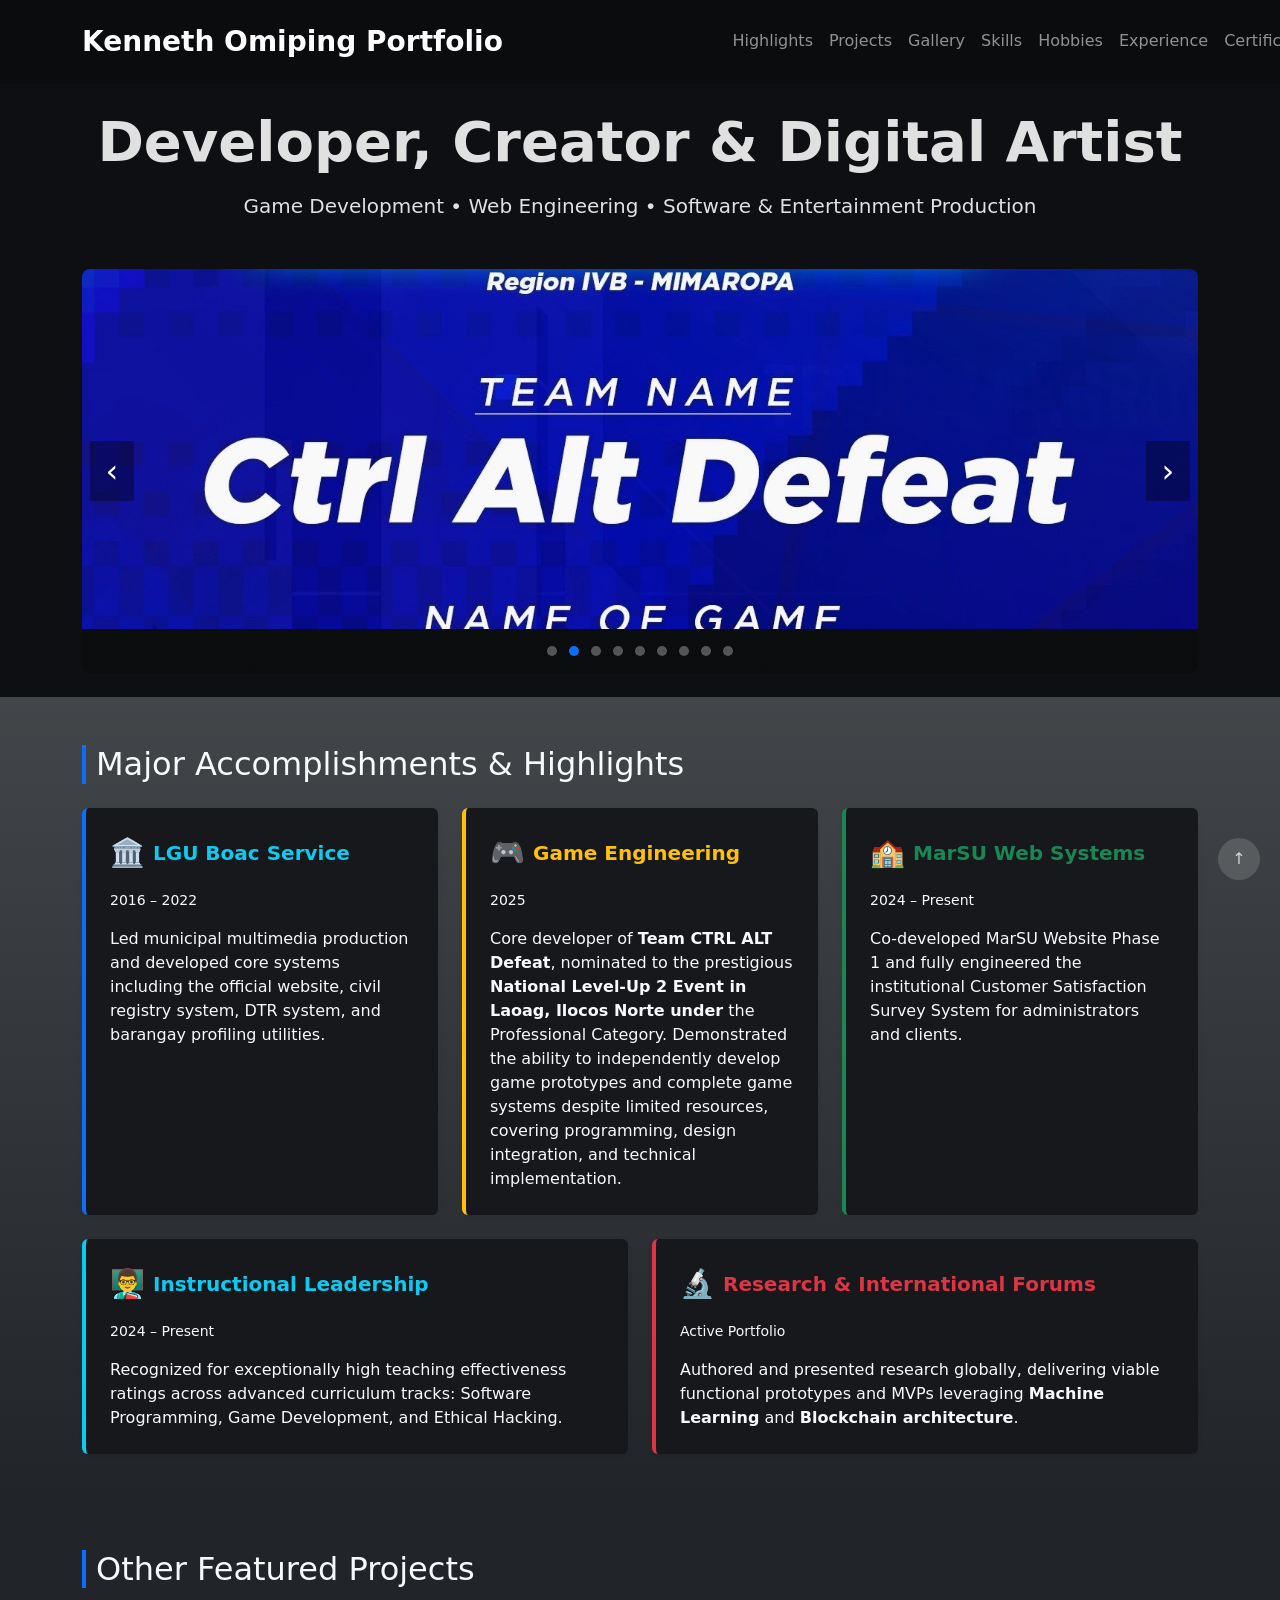
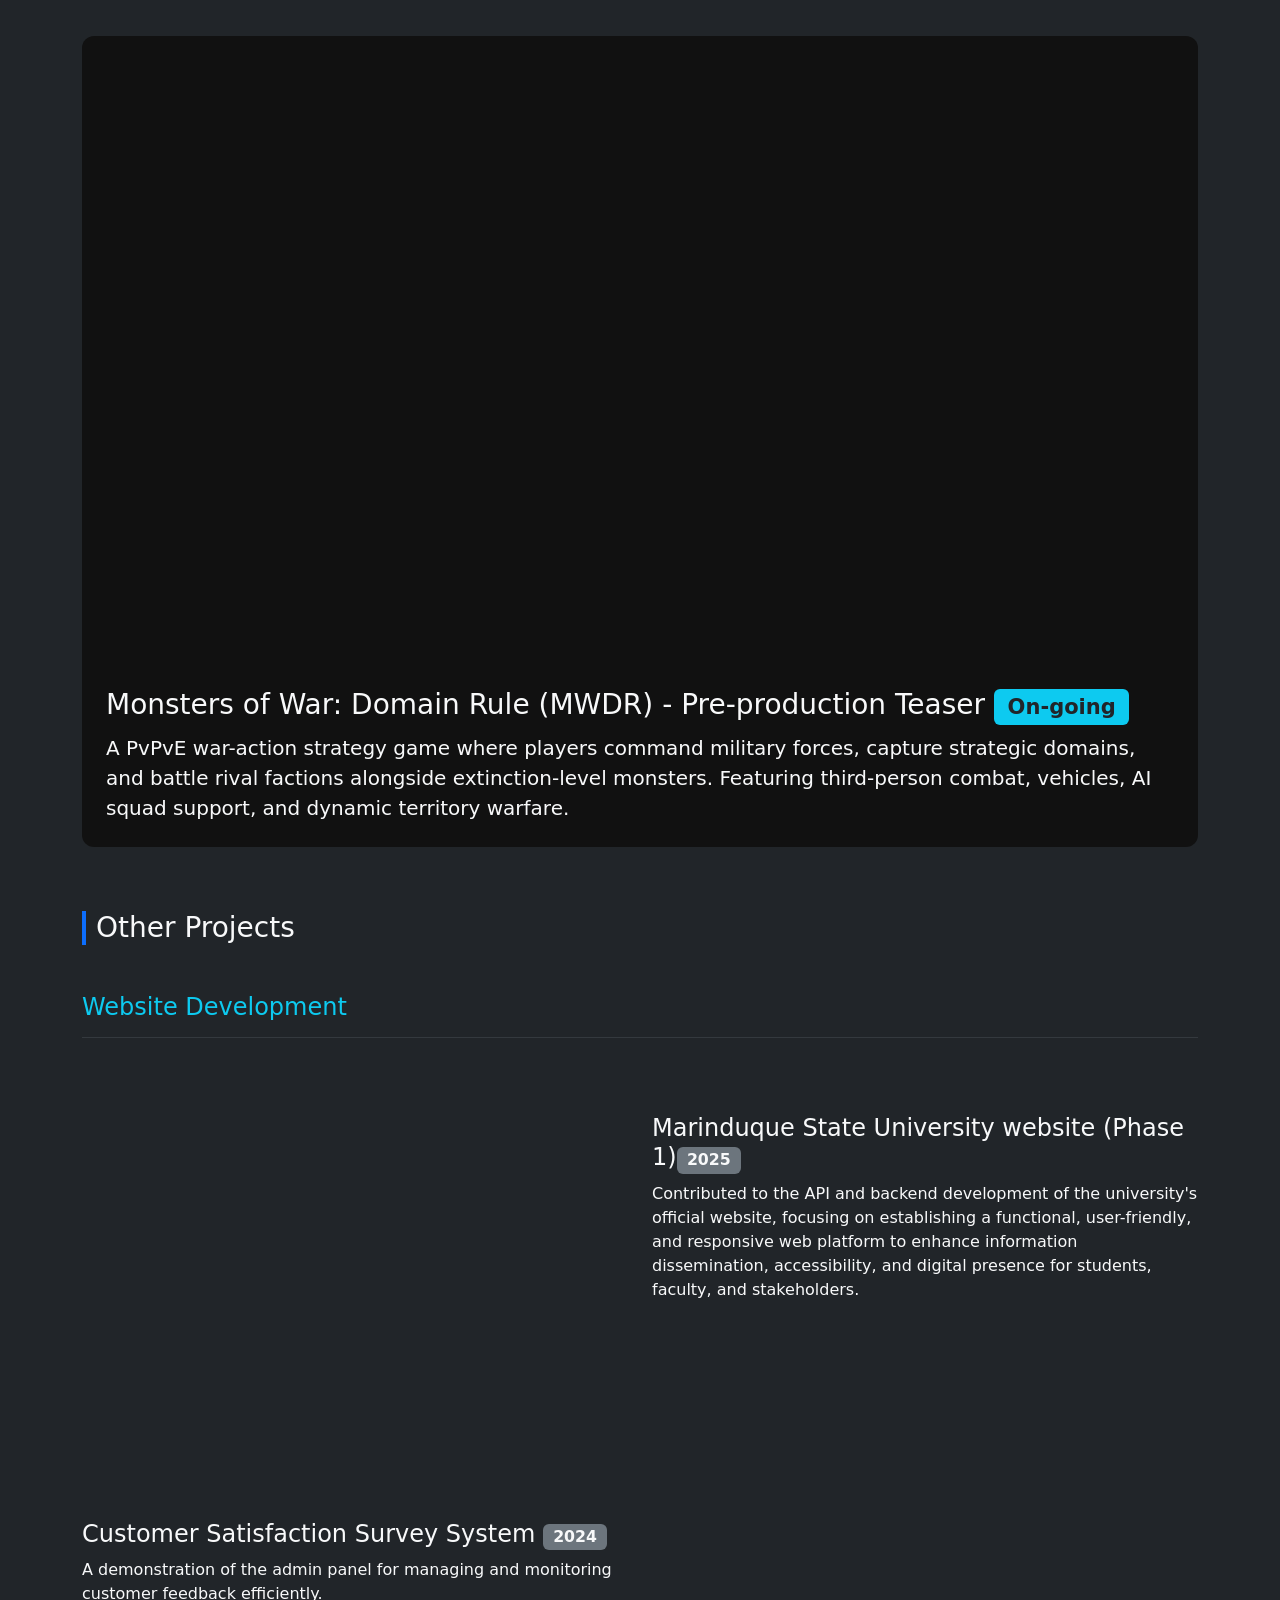
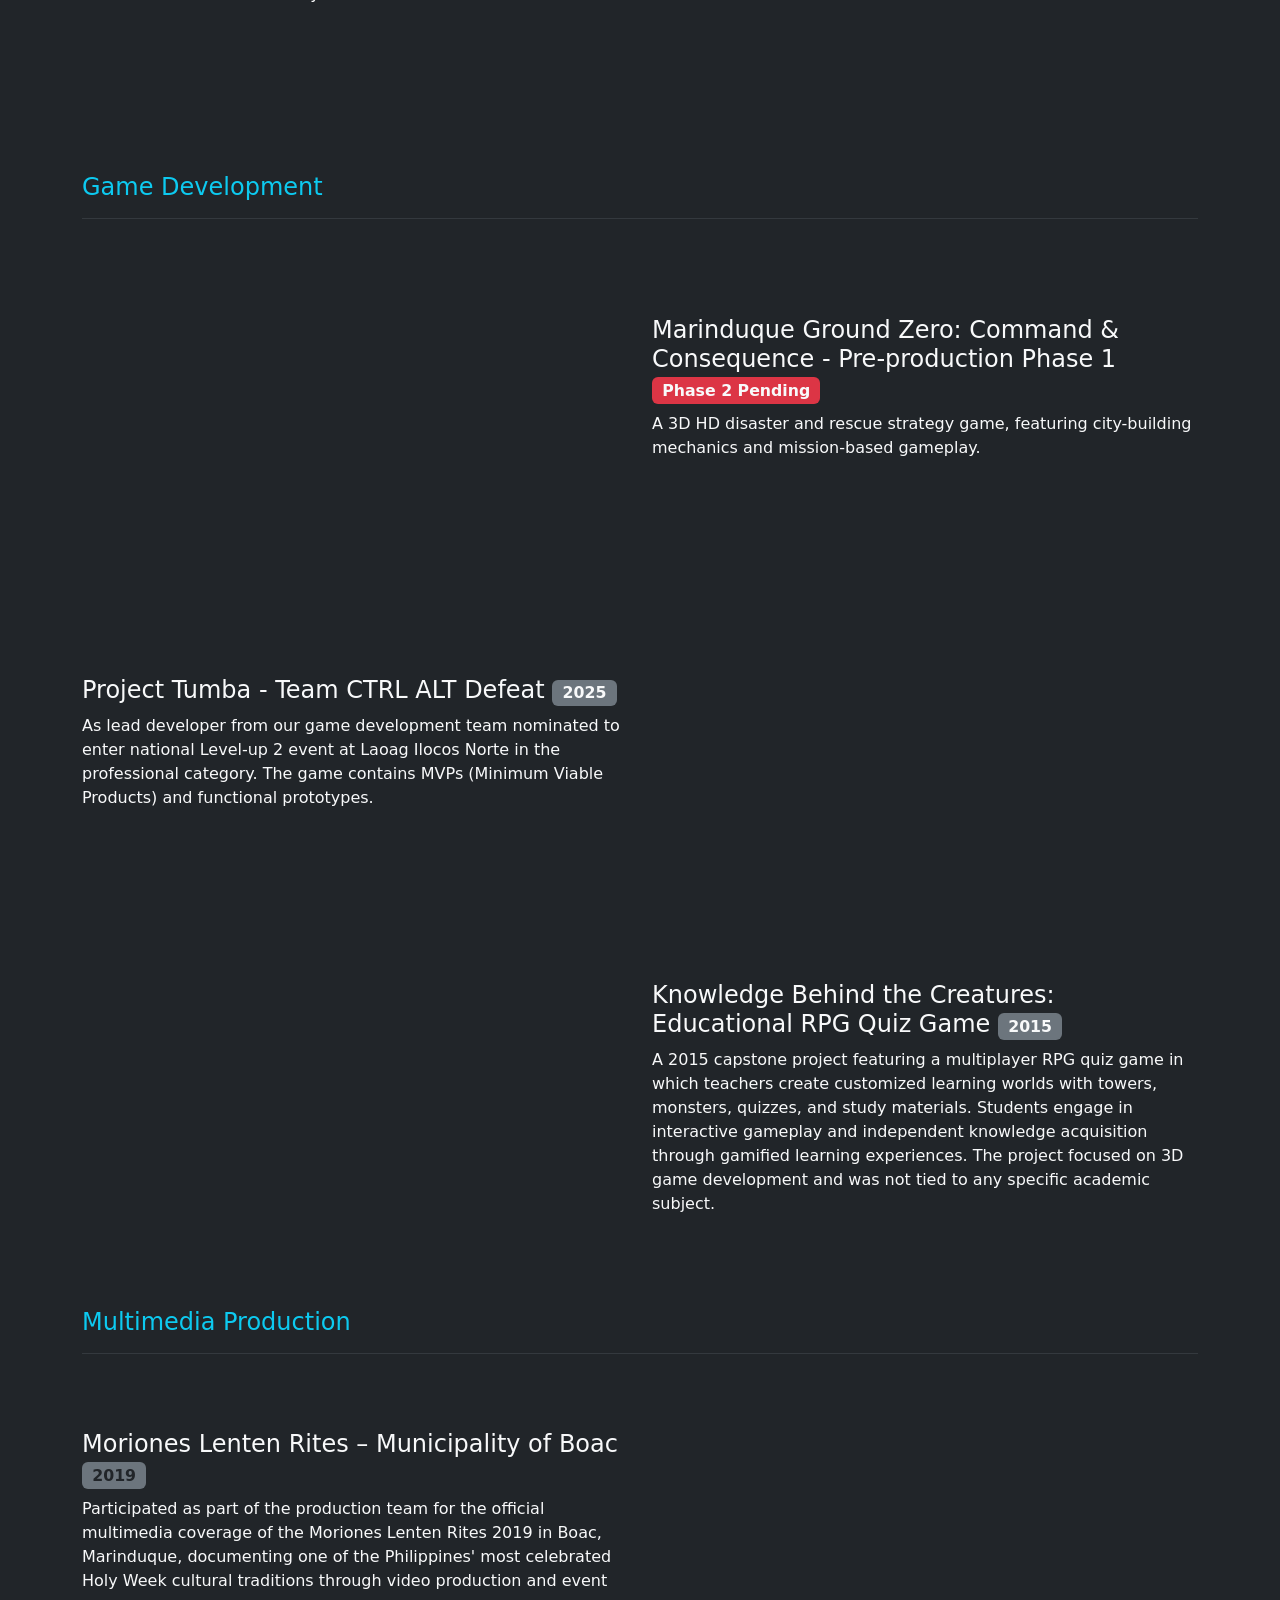
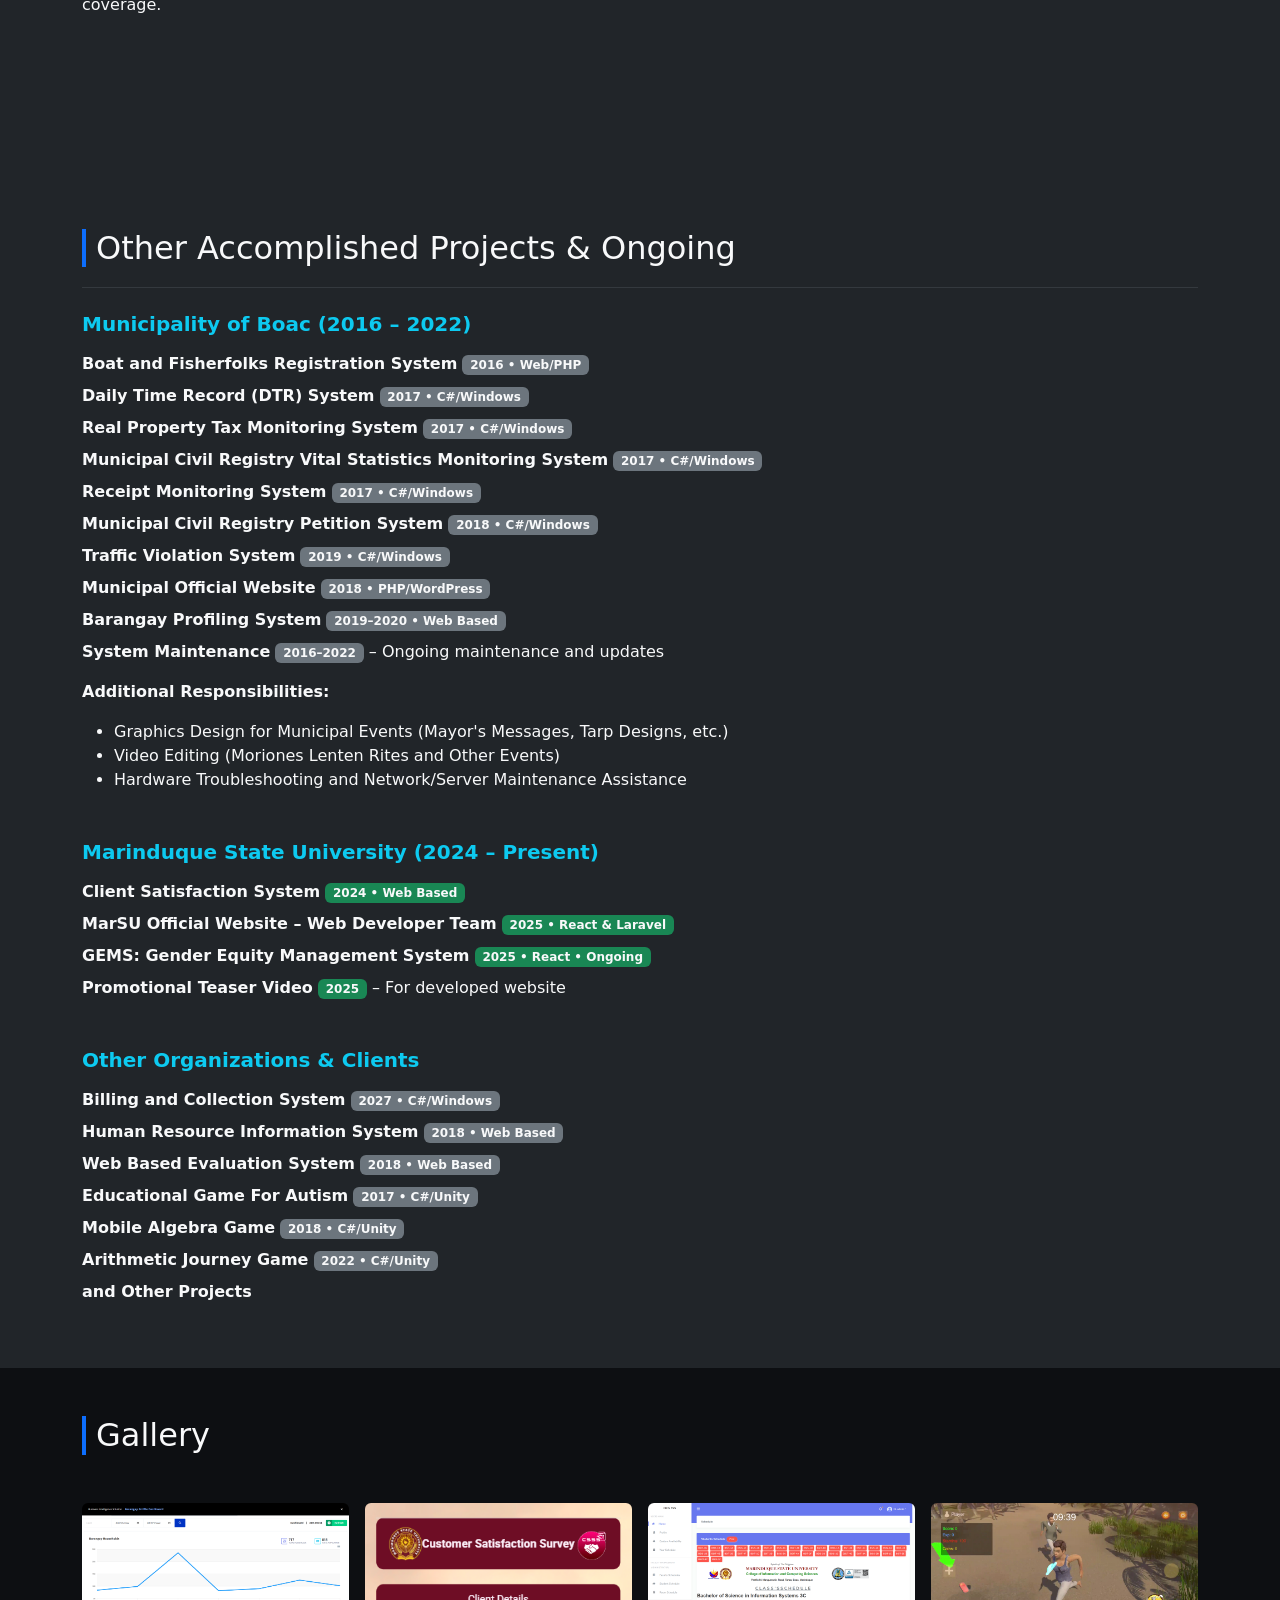
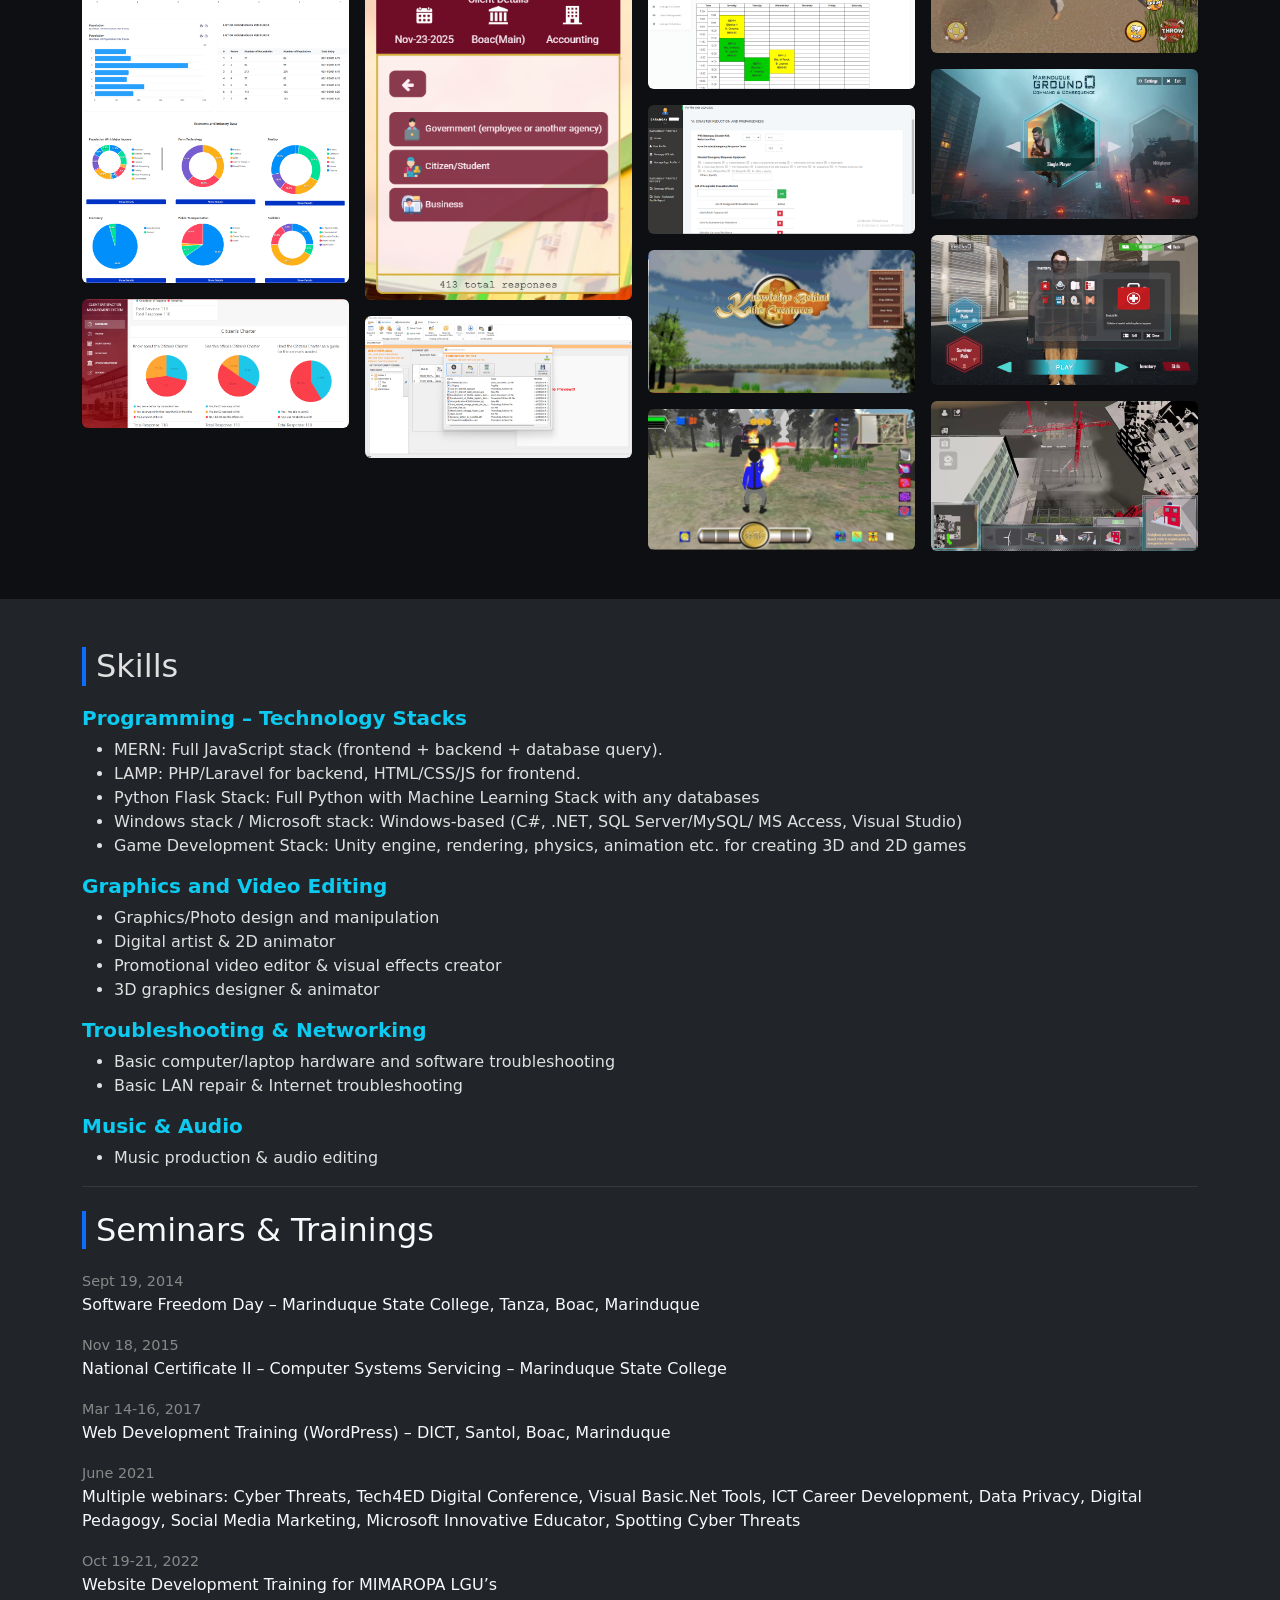
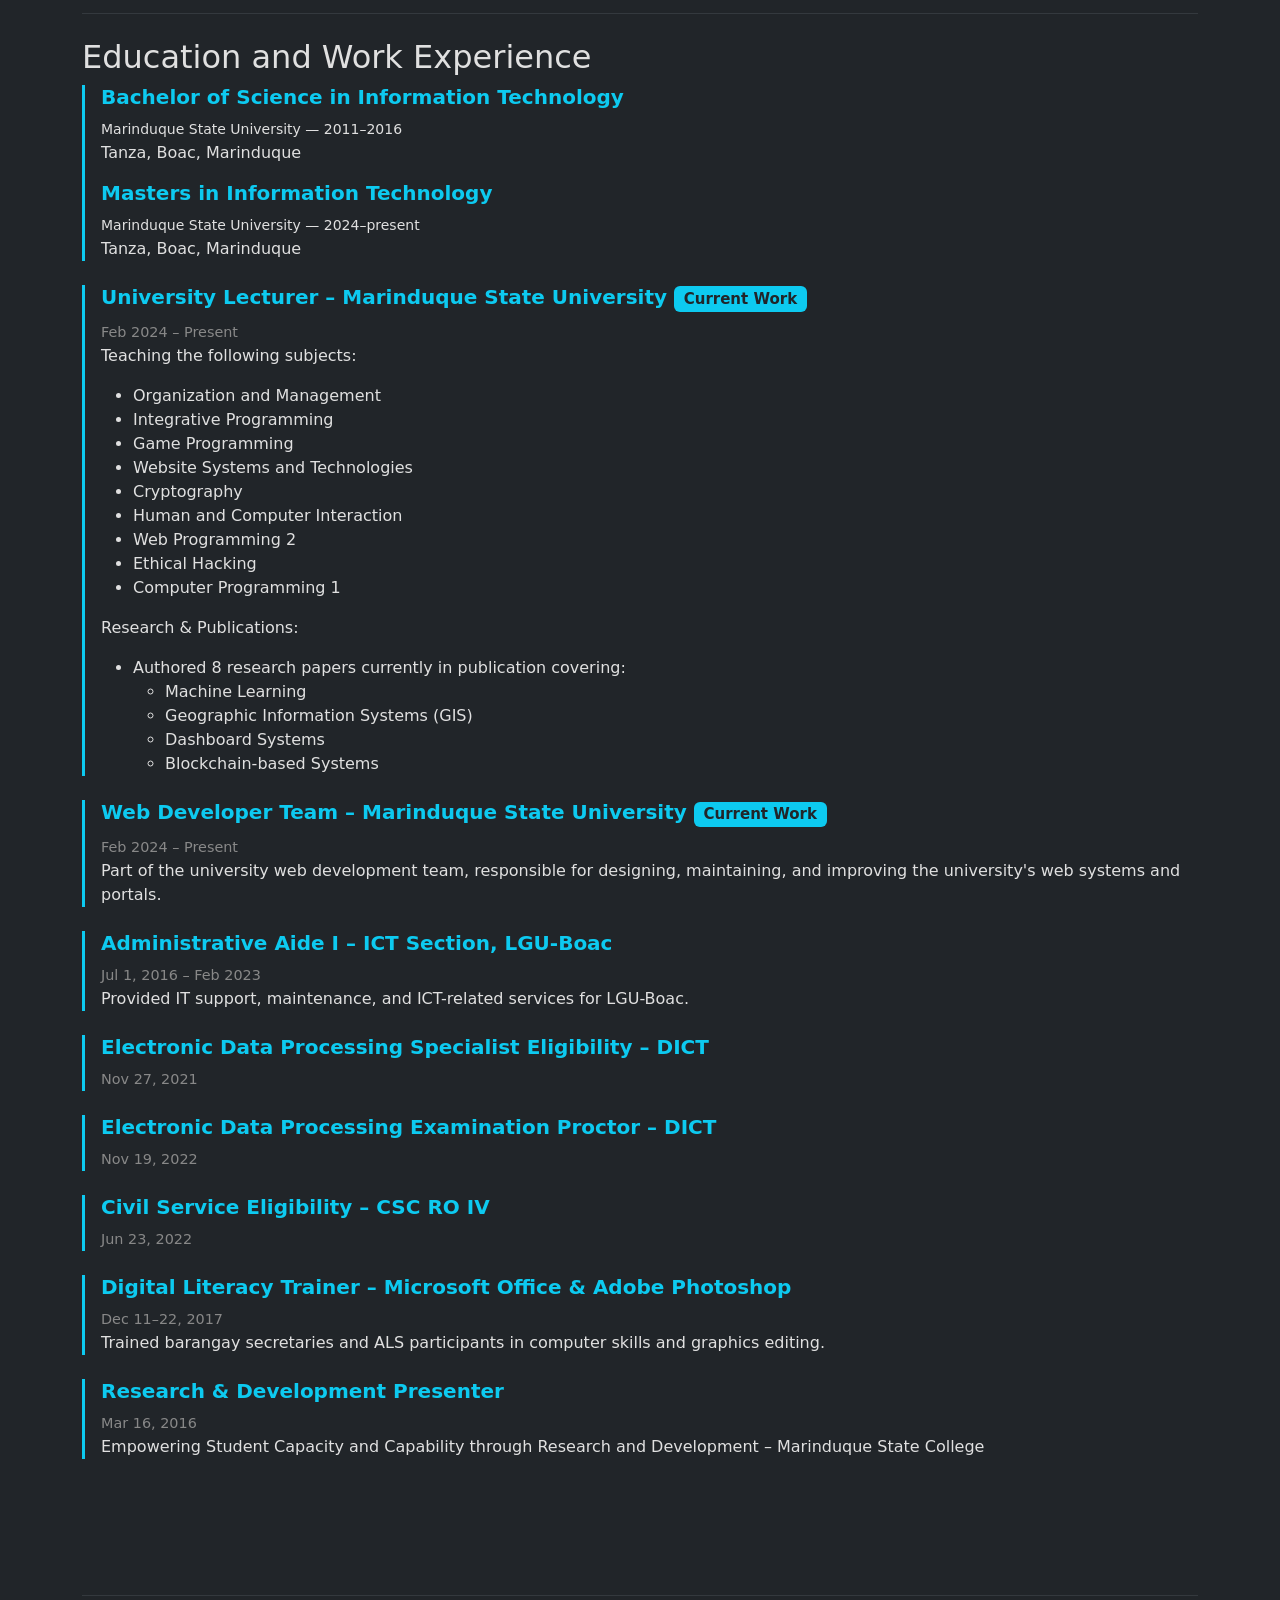
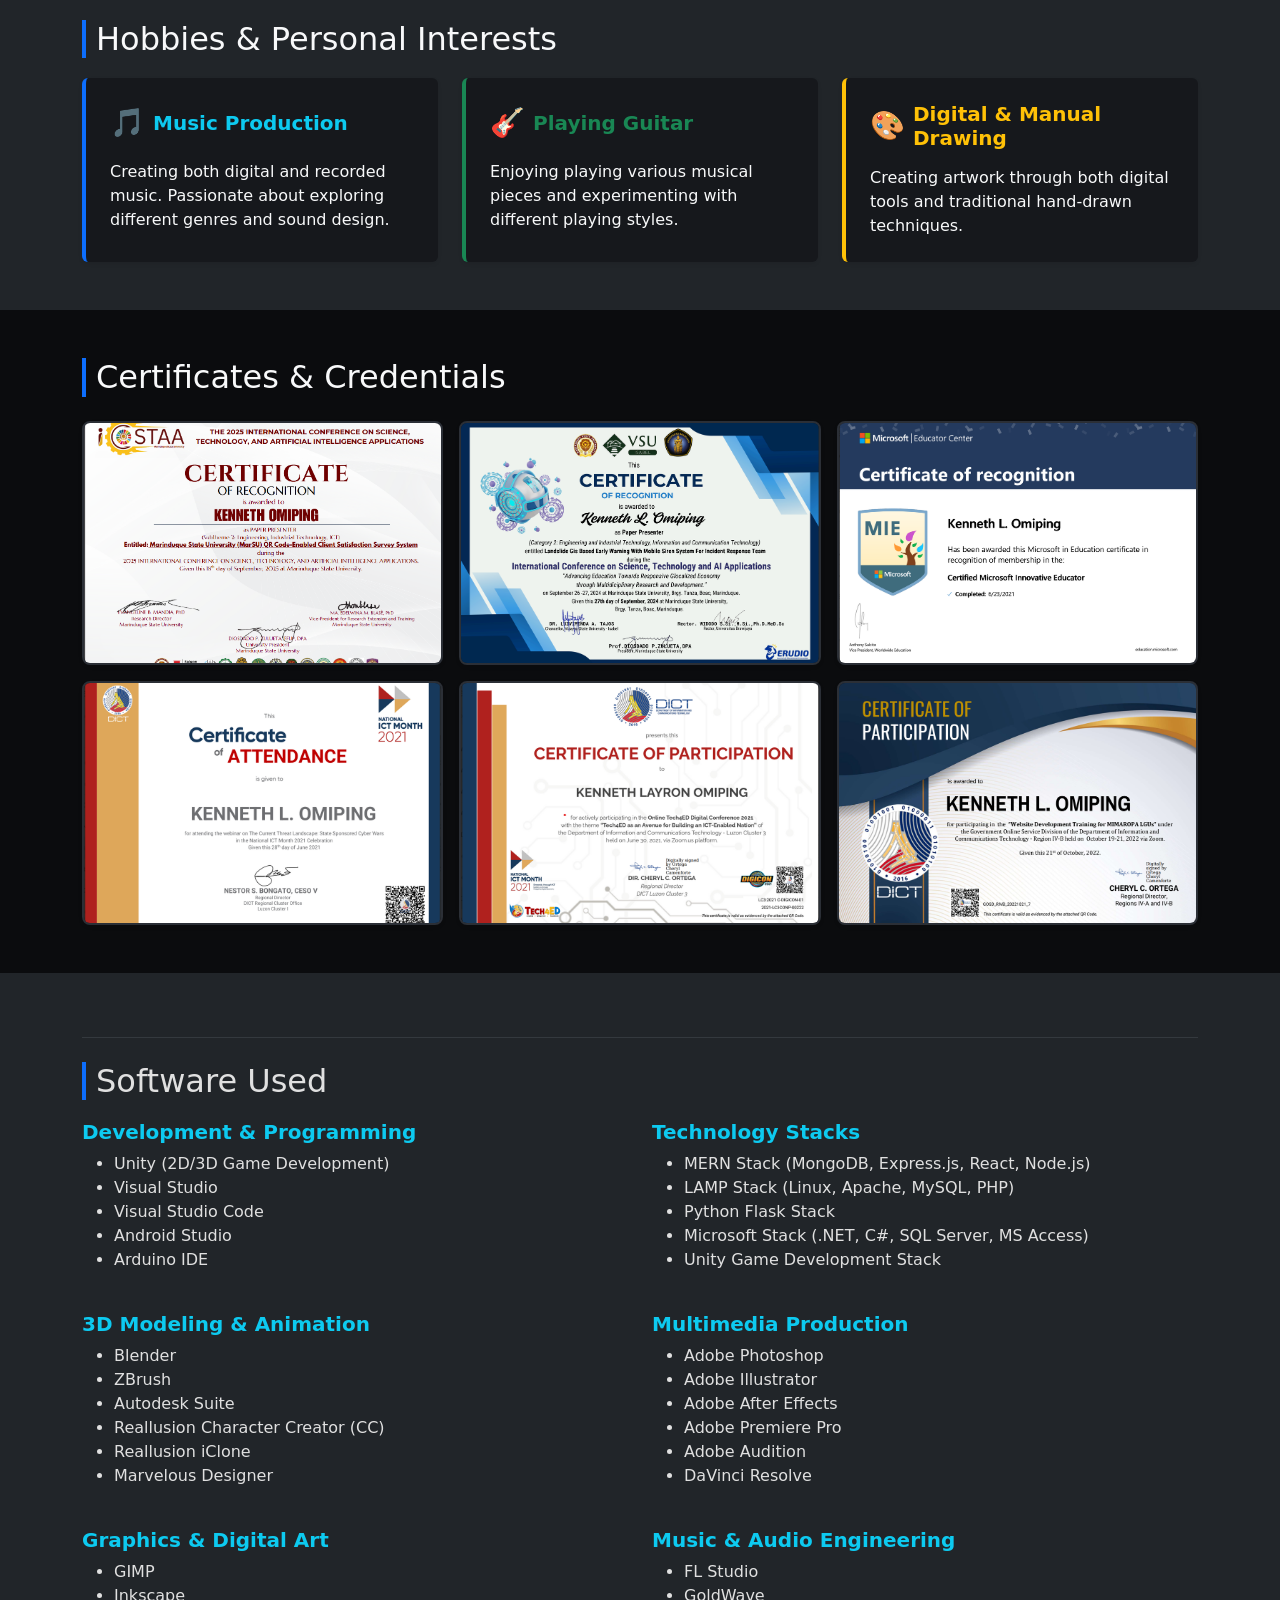
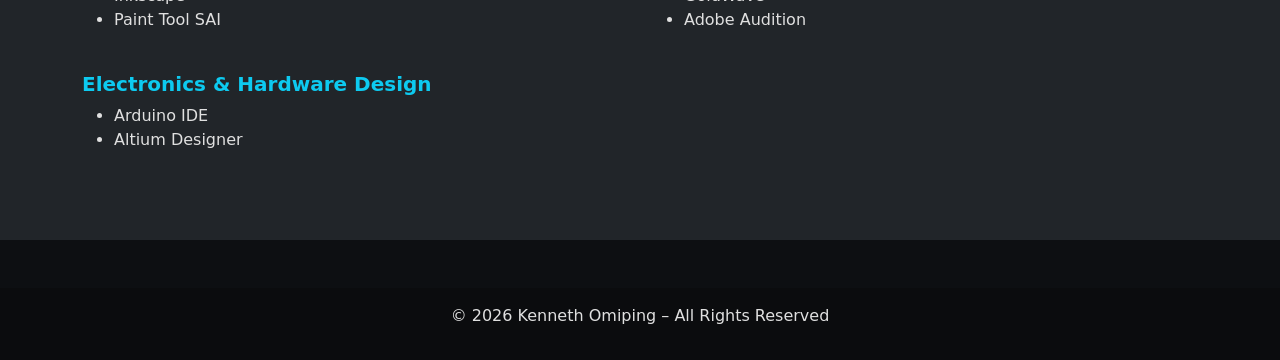
==== commit 27fa6934: "Update index.html" ====
--- a/index.html
+++ b/index.html
@@ -29,7 +29,6 @@
         
         <li class="nav-item"><a href="#gallery" class="nav-link">Gallery</a></li>
         <li class="nav-item"><a href="#skills" class="nav-link">Skills</a></li>
-        <li class="nav-item"><a href="#projects-accomplished" class="nav-link">Accomplished Projects</a></li>
         <li class="nav-item"><a href="#hobbies" class="nav-link">Hobbies</a></li>
         <li class="nav-item"><a href="#experience" class="nav-link">Experience</a></li>
         <li class="nav-item"><a href="#certificates" class="nav-link">Certificates</a></li>
@@ -113,7 +112,7 @@
 
 <section id="projects" class=" bg-dark py-5 ">
   <div class="container">
-    <h2 class="section-title text-light mb-5"> Featured Project</h2>
+    <h2 class="section-title text-light mb-5">Other Featured Projects</h2>
     <div class="featured-video">
         <div class="ratio ratio-16x9">
             <iframe width="1920" height="1000" src="https://www.youtube.com/embed/gQi9-aLx-1Q?si=r6dKc-qX14nTt6Ka" title="YouTube video player" frameborder="0" allow="accelerometer; autoplay; clipboard-write; encrypted-media; gyroscope; picture-in-picture; web-share" referrerpolicy="strict-origin-when-cross-origin" allowfullscreen></iframe>
@@ -240,194 +239,10 @@
     
   </div>
 </section>
-
-<section class="py-5 " id="gallery">
-  <div class="container">
-    <h2 class="section-title text-light mb-5">Gallery</h2>
-    <div class="masonry" id="masonryGrid"></div>
-
-    <div class="modal-overlay" id="imageModal" role="dialog" tabindex="-1" aria-hidden="true">
-      <div class="modal-content-custom p-3 bg-dark rounded text-light">
-        <div class="modal-header border-0 pb-0 justify-content-end" >
-          <h5 id="modalTitle" style="display: none;"></h5>
-        <button type="button" id="modalClose"  class="btn-close btn-close-white" data-bs-dismiss="modal" aria-label="Close"></button>
-      </div>
-        <div class="modal-body pt-4 pb-4 text-center" style="height: 80vh;">
-          <img
-    id="modalImage"
-    src=""
-    alt=""
-    style="width:100%; height:100%; object-fit:contain;"
->
-          <p id="modalDesc" class="mt-2" style="display: none;"></p>
-        </div>
-        
-      </div>
-    </div>
-  </div>
-  
-</section>
-
-
-<!-- <div class="modal-overlay" id="imageModal" tabindex="-1" aria-hidden="true">
-  <div class="modal-dialog modal-lg modal-dialog-centered">
-    <div class="modal-content shadow-lg border-0" style="background-color: #16181c; border-radius: 12px;">
-      <div class="modal-header border-0 pb-0 justify-content-end" >
-        <button type="button" id="modalClose"  class="btn-close btn-close-white" data-bs-dismiss="modal" aria-label="Close"></button>
-      </div>
-      <div class="modal-body pt-0 pb-4 text-center">
-        <div class="p-1 bg-dark rounded border border-secondary d-inline-block w-100">
-        <h5 id="modalTitle"></h5>
-        <img id="modalImage" src="" alt="">
-        <p id="modalDesc" class="mt-2"></p> </div>
-      </div>
-    </div>
-  </div>
-</div> -->
-
-<section id="skills" class="py-5 bg-dark">
-  <div class="container">
-    <h2 class="section-title">Skills</h2>
-    <h5 class="fw-bold text-info">Programming – Technology Stacks</h5>
-    <ul>
-      <li>MERN: Full JavaScript stack (frontend + backend + database query).</li>
-      <li>LAMP: PHP/Laravel for backend, HTML/CSS/JS for frontend.</li>
-      <li>Python Flask Stack: Full Python with Machine Learning Stack with any databases</li>
-      <li>Windows stack / Microsoft stack: Windows-based (C#, .NET, SQL Server/MySQL/ MS Access, Visual Studio)</li>
-      <li>Game Development Stack: Unity engine, rendering, physics, animation etc. for creating 3D and 2D games</li>
-    </ul>
-
-    <h5 class="fw-bold text-info">Graphics and Video Editing</h5>
-    <ul>
-      <li>Graphics/Photo design and manipulation</li>
-      <li>Digital artist & 2D animator</li>
-      <li>Promotional video editor & visual effects creator</li>
-      <li>3D graphics designer & animator</li>
-    </ul>
-
-    <h5 class="fw-bold text-info">Troubleshooting & Networking</h5>
-    <ul>
-      <li>Basic computer/laptop hardware and software troubleshooting</li>
-      <li>Basic LAN repair & Internet troubleshooting</li>
-    </ul>
-
-    <h5 class="fw-bold text-info">Music & Audio</h5>
-    <ul>
-      <li>Music production & audio editing</li>
-    </ul>
-  </div>
-
-  <div class="container">
-    <hr class="border-secondary mb-4">
-    <h2 class="section-title text-light">Seminars & Trainings</h2>
-
-    <div class="timeline-item text-light">
-      <span class="timeline-date">Sept 19, 2014</span>
-      <p>Software Freedom Day – Marinduque State College, Tanza, Boac, Marinduque</p>
-    </div>
-    <div class="timeline-item text-light">
-      <span class="timeline-date">Nov 18, 2015</span>
-      <p>National Certificate II – Computer Systems Servicing – Marinduque State College</p>
-    </div>
-    <div class="timeline-item text-light">
-      <span class="timeline-date">Mar 14-16, 2017</span>
-      <p>Web Development Training (WordPress) – DICT, Santol, Boac, Marinduque</p>
-    </div>
-    <div class="timeline-item text-light">
-      <span class="timeline-date">June 2021</span>
-      <p>Multiple webinars: Cyber Threats, Tech4ED Digital Conference, Visual Basic.Net Tools, ICT Career Development, Data Privacy, Digital Pedagogy, Social Media Marketing, Microsoft Innovative Educator, Spotting Cyber Threats</p>
-    </div>
-    <div class="timeline-item text-light">
-      <span class="timeline-date">Oct 19-21, 2022</span>
-      <p>Website Development Training for MIMAROPA LGU’s</p>
-    </div>
-  </div>
-
-  <div class="container" id="experience">
-    <hr class="border-secondary mb-4">
-    <h2>Education and Work Experience</h2>
-
-    <div class="timeline-item border-start border-3 border-info ps-3 mb-4">
-      <h5 class="fw-bold text-info">Bachelor of Science in Information Technology</h5>
-      <small>Marinduque State University — 2011–2016</small>
-      <p>Tanza, Boac, Marinduque</p>
-
-      <h5 class="fw-bold text-info">Masters in Information Technology</h5>
-      <small>Marinduque State University — 2024–present</small>
-      <p>Tanza, Boac, Marinduque</p>
-    </div>
-    <div class="timeline-item border-start border-3 border-info ps-3 mb-4">
-      <h5 class="fw-bold text-info">University Lecturer – Marinduque State University <span class="badge bg-info text-dark">Current Work</span></h5>
-      <span class="timeline-date">Feb 2024 – Present</span>
-      <p>Teaching the following subjects:</p>
-      <ul>
-        <li>Organization and Management</li>
-        <li>Integrative Programming</li>
-        <li>Game Programming</li>
-        <li>Website Systems and Technologies</li>
-        <li>Cryptography</li>
-        <li>Human and Computer Interaction</li>
-        <li>Web Programming 2</li>
-        <li>Ethical Hacking</li>
-        <li>Computer Programming 1</li>
-      </ul>
-      <p>Research & Publications:</p>
-      <ul>
-        <li>Authored 8 research papers currently in publication covering:</li>
-        <ul>
-          <li>Machine Learning</li>
-          <li>Geographic Information Systems (GIS)</li>
-          <li>Dashboard Systems</li>
-          <li>Blockchain-based Systems</li>
-        </ul>
-      </ul>
-    </div>
-
-    <div class="timeline-item border-start border-3 border-info ps-3 mb-4">
-      <h5 class="fw-bold text-info">Web Developer Team – Marinduque State University <span class="badge bg-info text-dark">Current Work</span></h5>
-      <span class="timeline-date">Feb 2024 – Present</span>
-      <p>Part of the university web development team, responsible for designing, maintaining, and improving the university's web systems and portals.</p>
-    </div>
-
-    <div class="timeline-item border-start border-3 border-info ps-3 mb-4">
-      <h5 class="fw-bold text-info">Administrative Aide I – ICT Section, LGU-Boac</h5>
-      <span class="timeline-date">Jul 1, 2016 – Feb 2023</span>
-      <p>Provided IT support, maintenance, and ICT-related services for LGU-Boac.</p>
-    </div>
-
-    <div class="timeline-item border-start border-3 border-info ps-3 mb-4">
-      <h5 class="fw-bold text-info">Electronic Data Processing Specialist Eligibility – DICT</h5>
-      <span class="timeline-date">Nov 27, 2021</span>
-    </div>
-
-    <div class="timeline-item border-start border-3 border-info ps-3 mb-4">
-      <h5 class="fw-bold text-info">Electronic Data Processing Examination Proctor – DICT</h5>
-      <span class="timeline-date">Nov 19, 2022</span>
-    </div>
-    <div class="timeline-item border-start border-3 border-info ps-3 mb-4">
-      <h5 class="fw-bold text-info">Civil Service Eligibility – CSC RO IV</h5>
-      <span class="timeline-date">Jun 23, 2022</span>
-    </div>
-    <div class="timeline-item border-start border-3 border-info ps-3 mb-4">
-      <h5 class="fw-bold text-info">Digital Literacy Trainer – Microsoft Office & Adobe Photoshop</h5>
-      <span class="timeline-date">Dec 11–22, 2017</span>
-      <p>Trained barangay secretaries and ALS participants in computer skills and graphics editing.</p>
-    </div>
-    <div class="timeline-item border-start border-3 border-info ps-3 mb-4">
-      <h5 class="fw-bold text-info">Research & Development Presenter</h5>
-      <span class="timeline-date">Mar 16, 2016</span>
-      <p>Empowering Student Capacity and Capability through Research and Development – Marinduque State College</p>
-    </div>
-  </div>
-  
-
-  
-</section>
-
-<section id="projects-accomplished" class="py-5">
-  <div class="container">
-    <h2 class="section-title text-light">Accomplished Projects & Ongoing</h2>
-
+<section id="projects-accomplished" class="py-5 bg-dark">
+  <div class="container">
+    <h2 class="section-title text-light">Other Accomplished Projects & Ongoing</h2>
+ <hr class="border-secondary mb-4">
     <!-- Municipality of Boac -->
     <div class="mb-5">
       <h5 class="fw-bold text-info mb-3">Municipality of Boac (2016 – 2022)</h5>
@@ -478,6 +293,188 @@
   </div>
 </section>
 
+<section class="py-5 " id="gallery">
+  <div class="container">
+    <h2 class="section-title text-light mb-5">Gallery</h2>
+    <div class="masonry" id="masonryGrid"></div>
+
+    <div class="modal-overlay" id="imageModal" role="dialog" tabindex="-1" aria-hidden="true">
+      <div class="modal-content-custom p-3 bg-dark rounded text-light">
+        <div class="modal-header border-0 pb-0 justify-content-end" >
+          <h5 id="modalTitle" style="display: none;"></h5>
+        <button type="button" id="modalClose"  class="btn-close btn-close-white" data-bs-dismiss="modal" aria-label="Close"></button>
+      </div>
+        <div class="modal-body pt-4 pb-4 text-center" style="height: 80vh;">
+          <img
+    id="modalImage"
+    src=""
+    alt=""
+    style="width:100%; height:100%; object-fit:contain;"
+>
+          <p id="modalDesc" class="mt-2" style="display: none;"></p>
+        </div>
+        
+      </div>
+    </div>
+  </div>
+  
+</section>
+
+
+<!-- <div class="modal-overlay" id="imageModal" tabindex="-1" aria-hidden="true">
+  <div class="modal-dialog modal-lg modal-dialog-centered">
+    <div class="modal-content shadow-lg border-0" style="background-color: #16181c; border-radius: 12px;">
+      <div class="modal-header border-0 pb-0 justify-content-end" >
+        <button type="button" id="modalClose"  class="btn-close btn-close-white" data-bs-dismiss="modal" aria-label="Close"></button>
+      </div>
+      <div class="modal-body pt-0 pb-4 text-center">
+        <div class="p-1 bg-dark rounded border border-secondary d-inline-block w-100">
+        <h5 id="modalTitle"></h5>
+        <img id="modalImage" src="" alt="">
+        <p id="modalDesc" class="mt-2"></p> </div>
+      </div>
+    </div>
+  </div>
+</div> -->
+
+<section id="skills" class="py-5 bg-dark">
+  <div class="container">
+    <h2 class="section-title">Skills</h2>
+    <h5 class="fw-bold text-info">Programming – Technology Stacks</h5>
+    <ul>
+      <li>MERN: Full JavaScript stack (frontend + backend + database query).</li>
+      <li>LAMP: PHP/Laravel for backend, HTML/CSS/JS for frontend.</li>
+      <li>Python Flask Stack: Full Python with Machine Learning Stack with any databases</li>
+      <li>Windows stack / Microsoft stack: Windows-based (C#, .NET, SQL Server/MySQL/ MS Access, Visual Studio)</li>
+      <li>Game Development Stack: Unity engine, rendering, physics, animation etc. for creating 3D and 2D games</li>
+    </ul>
+
+    <h5 class="fw-bold text-info">Graphics and Video Editing</h5>
+    <ul>
+      <li>Graphics/Photo design and manipulation</li>
+      <li>Digital artist & 2D animator</li>
+      <li>Promotional video editor & visual effects creator</li>
+      <li>3D graphics designer & animator</li>
+    </ul>
+
+    <h5 class="fw-bold text-info">Troubleshooting & Networking</h5>
+    <ul>
+      <li>Basic computer/laptop hardware and software troubleshooting</li>
+      <li>Basic LAN repair & Internet troubleshooting</li>
+    </ul>
+
+    <h5 class="fw-bold text-info">Music & Audio</h5>
+    <ul>
+      <li>Music production & audio editing</li>
+    </ul>
+  </div>
+
+  <div class="container">
+    <hr class="border-secondary mb-4">
+    <h2 class="section-title text-light">Seminars & Trainings</h2>
+
+    <div class="timeline-item text-light">
+      <span class="timeline-date">Sept 19, 2014</span>
+      <p>Software Freedom Day – Marinduque State College, Tanza, Boac, Marinduque</p>
+    </div>
+    <div class="timeline-item text-light">
+      <span class="timeline-date">Nov 18, 2015</span>
+      <p>National Certificate II – Computer Systems Servicing – Marinduque State College</p>
+    </div>
+    <div class="timeline-item text-light">
+      <span class="timeline-date">Mar 14-16, 2017</span>
+      <p>Web Development Training (WordPress) – DICT, Santol, Boac, Marinduque</p>
+    </div>
+    <div class="timeline-item text-light">
+      <span class="timeline-date">June 2021</span>
+      <p>Multiple webinars: Cyber Threats, Tech4ED Digital Conference, Visual Basic.Net Tools, ICT Career Development, Data Privacy, Digital Pedagogy, Social Media Marketing, Microsoft Innovative Educator, Spotting Cyber Threats</p>
+    </div>
+    <div class="timeline-item text-light">
+      <span class="timeline-date">Oct 19-21, 2022</span>
+      <p>Website Development Training for MIMAROPA LGU’s</p>
+    </div>
+  </div>
+
+  <div class="container" id="experience">
+    <hr class="border-secondary mb-4">
+    <h2>Education and Work Experience</h2>
+
+    <div class="timeline-item border-start border-3 border-info ps-3 mb-4">
+      <h5 class="fw-bold text-info">Bachelor of Science in Information Technology</h5>
+      <small>Marinduque State University — 2011–2016</small>
+      <p>Tanza, Boac, Marinduque</p>
+
+      <h5 class="fw-bold text-info">Masters in Information Technology</h5>
+      <small>Marinduque State University — 2024–present</small>
+      <p>Tanza, Boac, Marinduque</p>
+    </div>
+    <div class="timeline-item border-start border-3 border-info ps-3 mb-4">
+      <h5 class="fw-bold text-info">University Lecturer – Marinduque State University <span class="badge bg-info text-dark">Current Work</span></h5>
+      <span class="timeline-date">Feb 2024 – Present</span>
+      <p>Teaching the following subjects:</p>
+      <ul>
+        <li>Organization and Management</li>
+        <li>Integrative Programming</li>
+        <li>Game Programming</li>
+        <li>Website Systems and Technologies</li>
+        <li>Cryptography</li>
+        <li>Human and Computer Interaction</li>
+        <li>Web Programming 2</li>
+        <li>Ethical Hacking</li>
+        <li>Computer Programming 1</li>
+      </ul>
+      <p>Research & Publications:</p>
+      <ul>
+        <li>Authored 8 research papers currently in publication covering:</li>
+        <ul>
+          <li>Machine Learning</li>
+          <li>Geographic Information Systems (GIS)</li>
+          <li>Dashboard Systems</li>
+          <li>Blockchain-based Systems</li>
+        </ul>
+      </ul>
+    </div>
+
+    <div class="timeline-item border-start border-3 border-info ps-3 mb-4">
+      <h5 class="fw-bold text-info">Web Developer Team – Marinduque State University <span class="badge bg-info text-dark">Current Work</span></h5>
+      <span class="timeline-date">Feb 2024 – Present</span>
+      <p>Part of the university web development team, responsible for designing, maintaining, and improving the university's web systems and portals.</p>
+    </div>
+
+    <div class="timeline-item border-start border-3 border-info ps-3 mb-4">
+      <h5 class="fw-bold text-info">Administrative Aide I – ICT Section, LGU-Boac</h5>
+      <span class="timeline-date">Jul 1, 2016 – Feb 2023</span>
+      <p>Provided IT support, maintenance, and ICT-related services for LGU-Boac.</p>
+    </div>
+
+    <div class="timeline-item border-start border-3 border-info ps-3 mb-4">
+      <h5 class="fw-bold text-info">Electronic Data Processing Specialist Eligibility – DICT</h5>
+      <span class="timeline-date">Nov 27, 2021</span>
+    </div>
+
+    <div class="timeline-item border-start border-3 border-info ps-3 mb-4">
+      <h5 class="fw-bold text-info">Electronic Data Processing Examination Proctor – DICT</h5>
+      <span class="timeline-date">Nov 19, 2022</span>
+    </div>
+    <div class="timeline-item border-start border-3 border-info ps-3 mb-4">
+      <h5 class="fw-bold text-info">Civil Service Eligibility – CSC RO IV</h5>
+      <span class="timeline-date">Jun 23, 2022</span>
+    </div>
+    <div class="timeline-item border-start border-3 border-info ps-3 mb-4">
+      <h5 class="fw-bold text-info">Digital Literacy Trainer – Microsoft Office & Adobe Photoshop</h5>
+      <span class="timeline-date">Dec 11–22, 2017</span>
+      <p>Trained barangay secretaries and ALS participants in computer skills and graphics editing.</p>
+    </div>
+    <div class="timeline-item border-start border-3 border-info ps-3 mb-4">
+      <h5 class="fw-bold text-info">Research & Development Presenter</h5>
+      <span class="timeline-date">Mar 16, 2016</span>
+      <p>Empowering Student Capacity and Capability through Research and Development – Marinduque State College</p>
+    </div>
+  </div>
+</section>
+
+
+
 <section id="hobbies" class="py-5 bg-dark">
   <div class="container">
     <hr class="border-secondary mb-4">
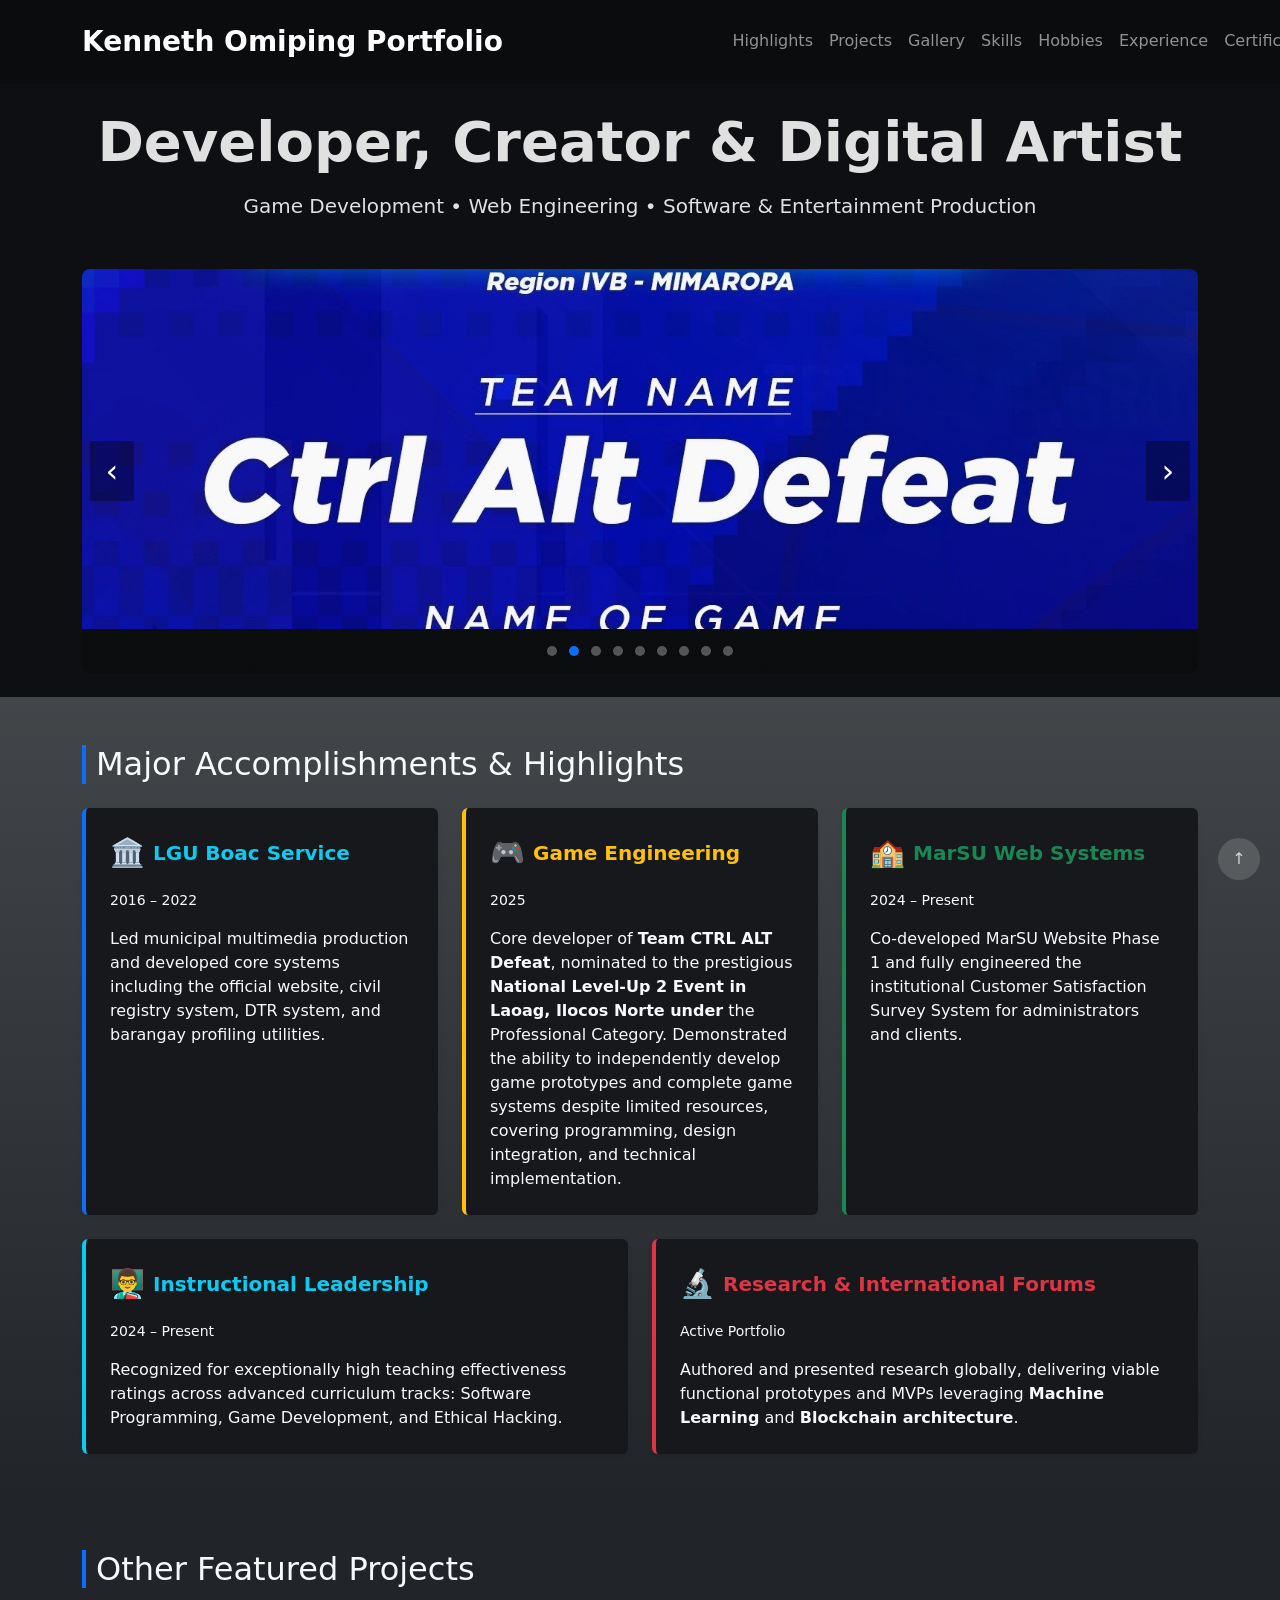
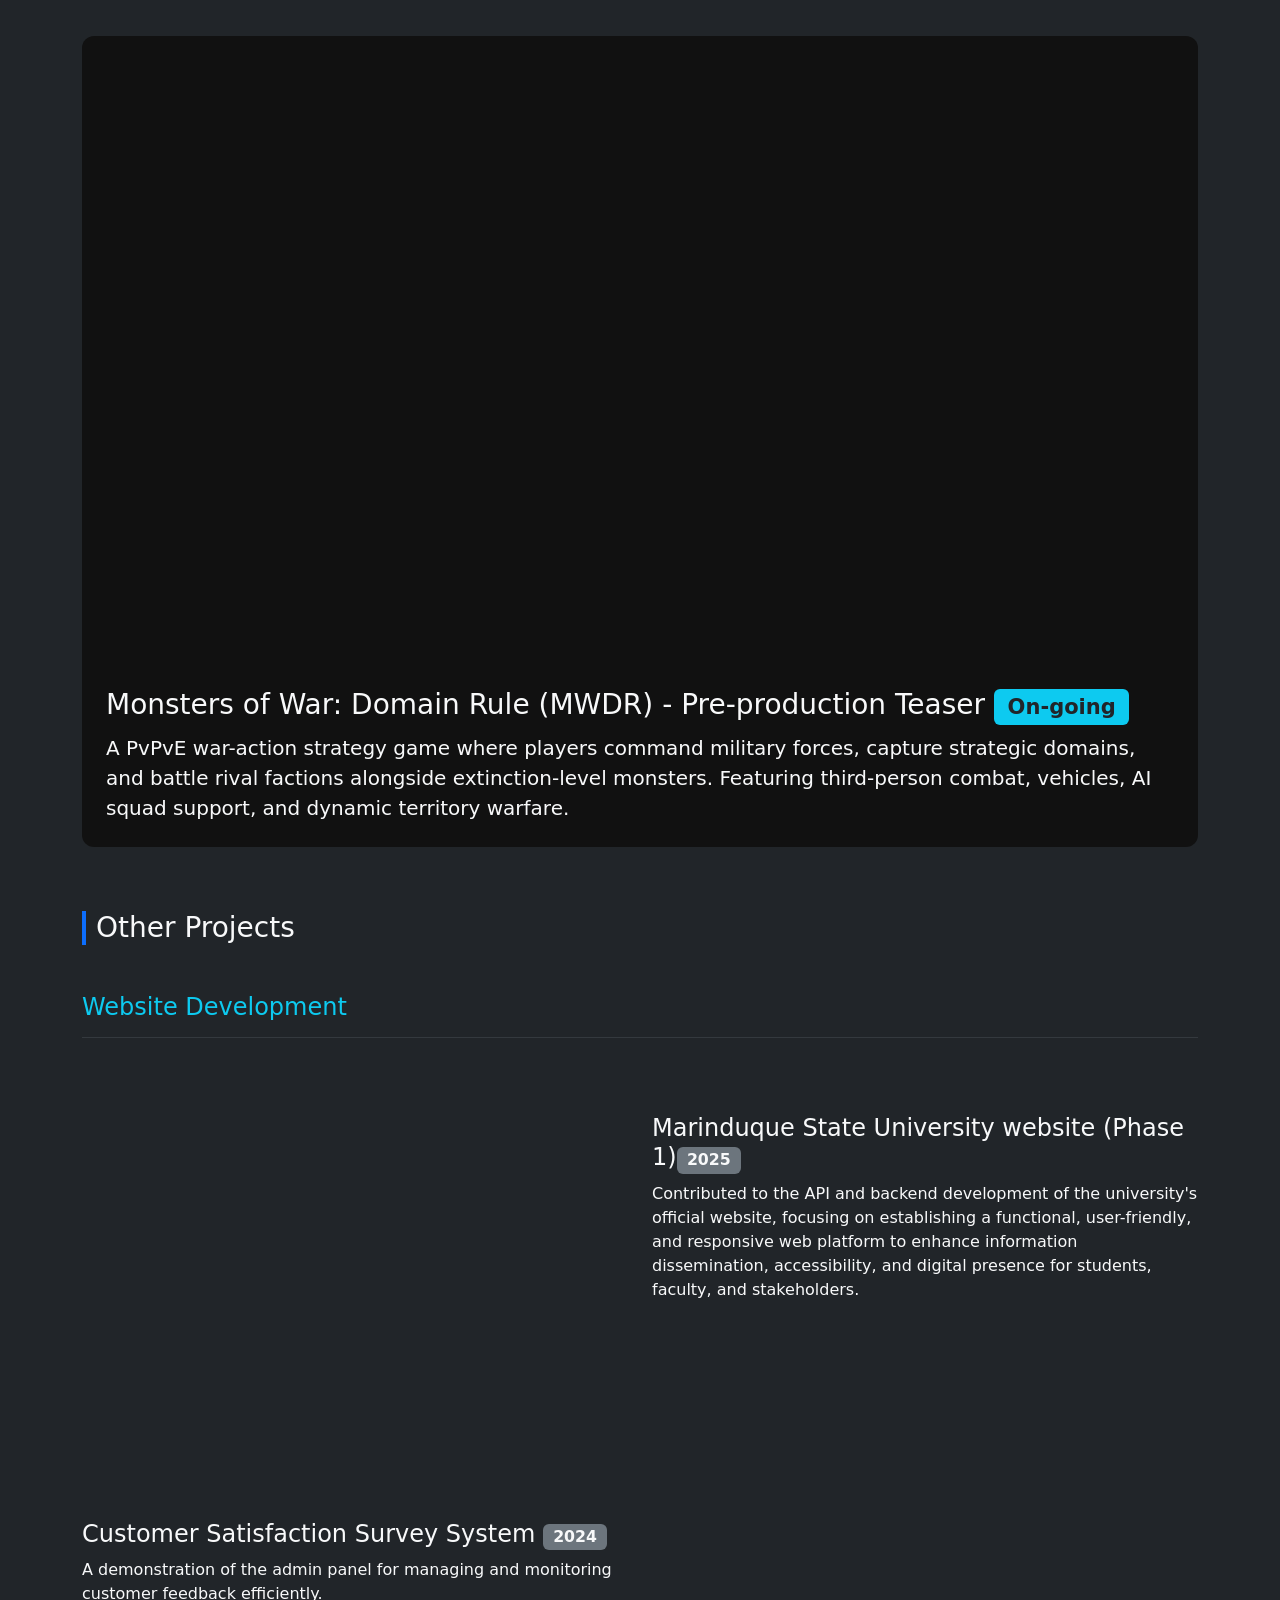
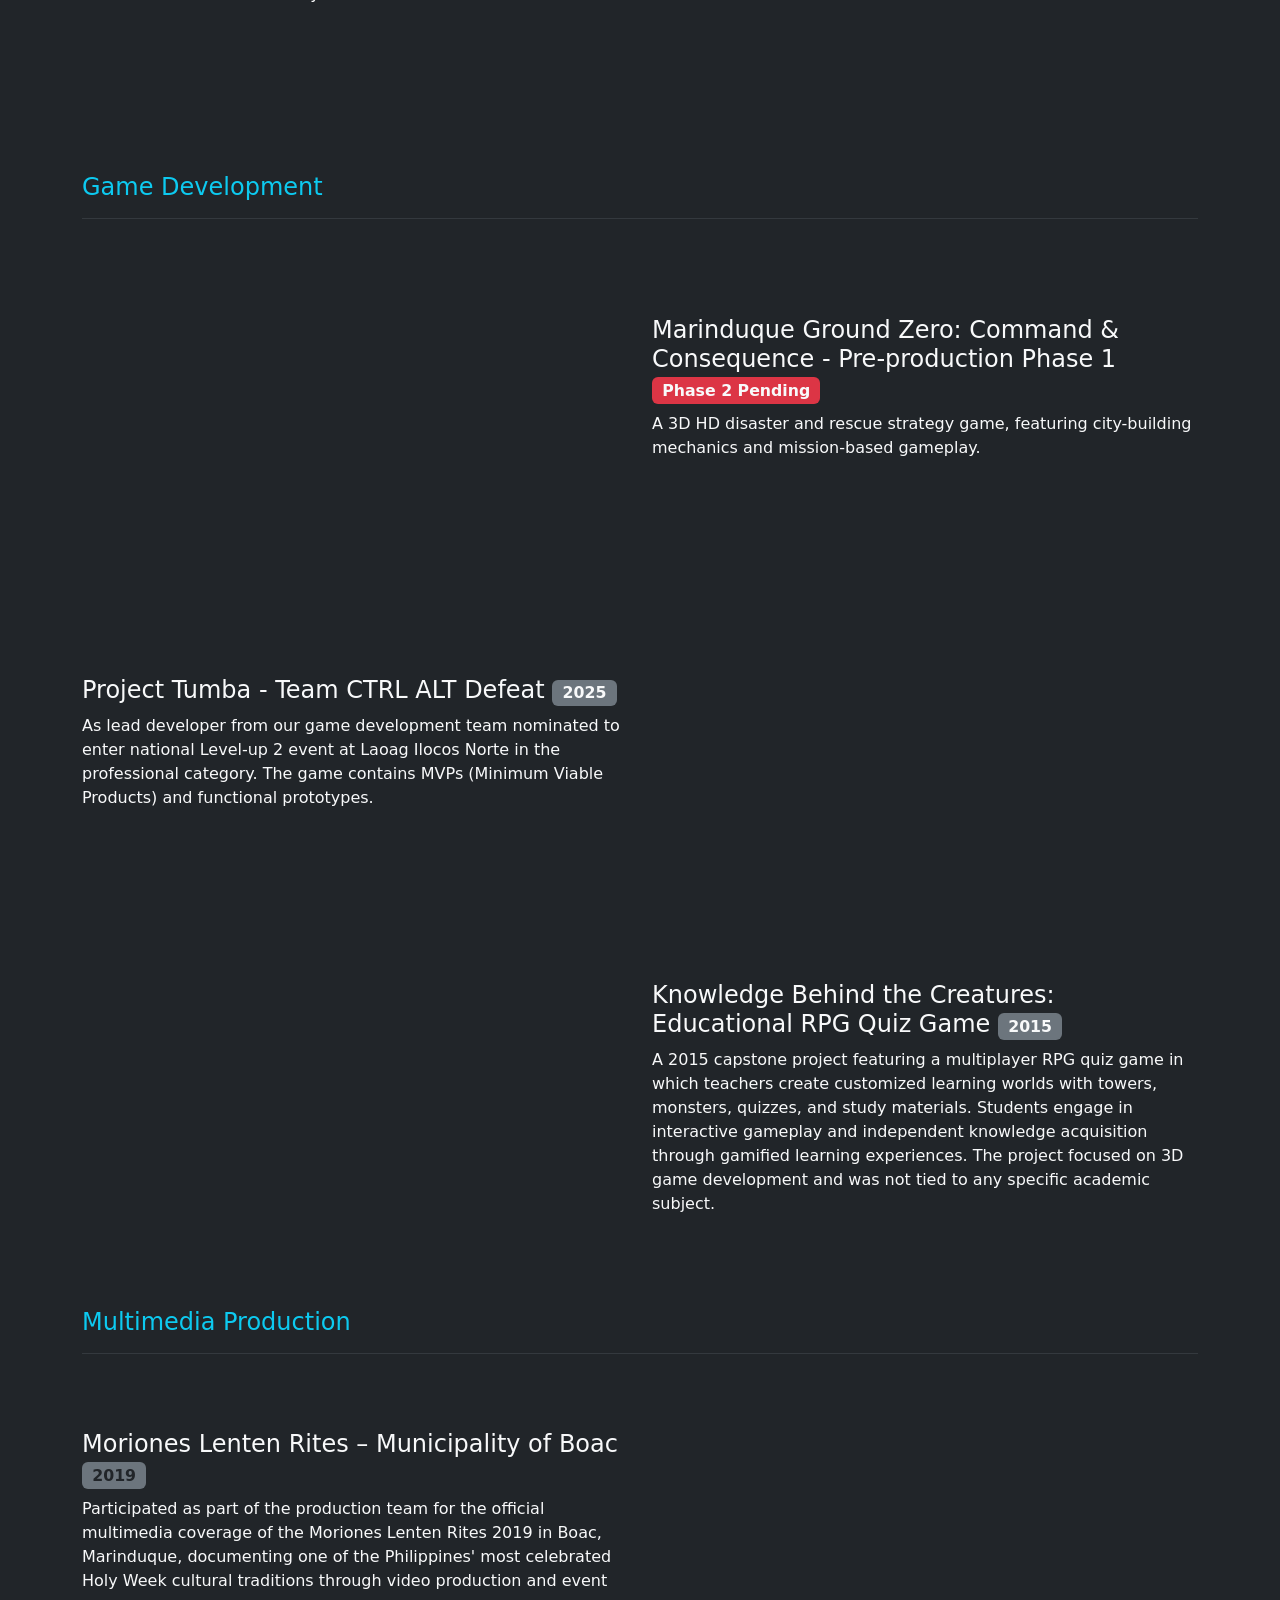
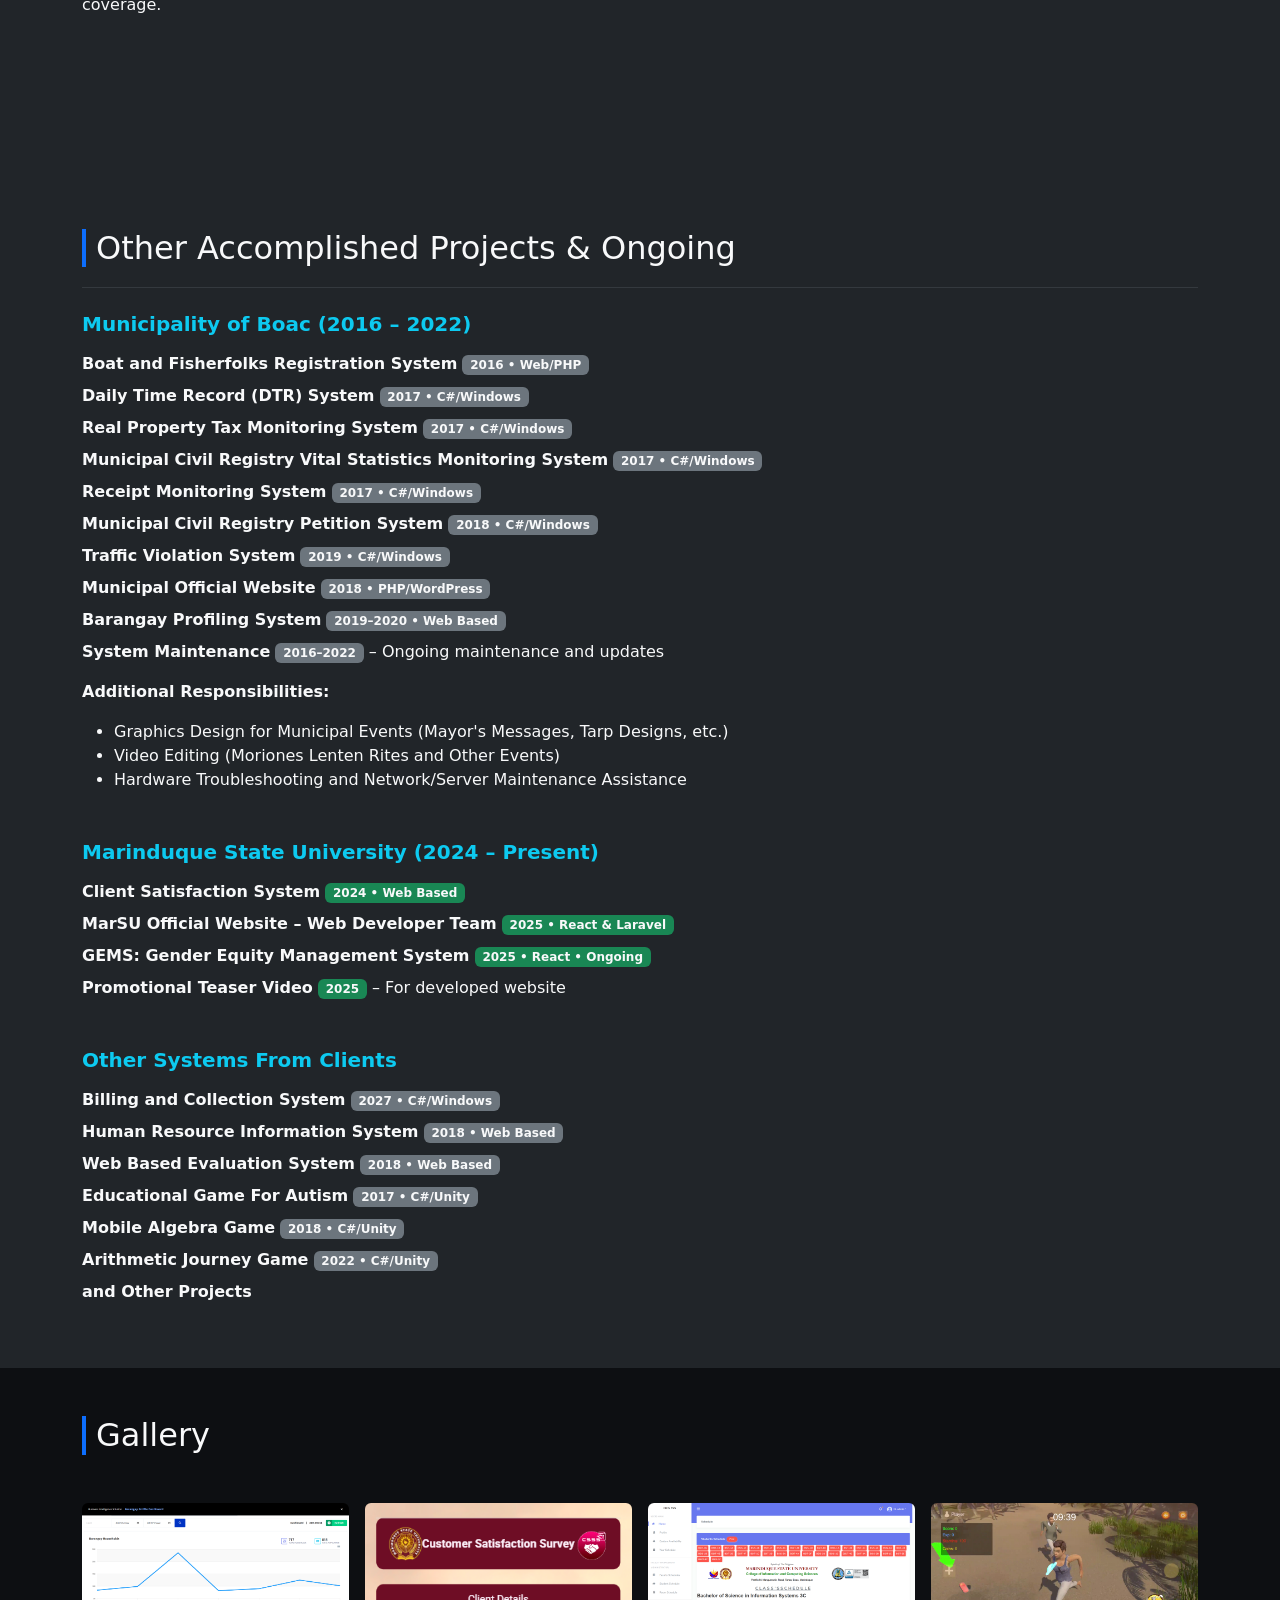
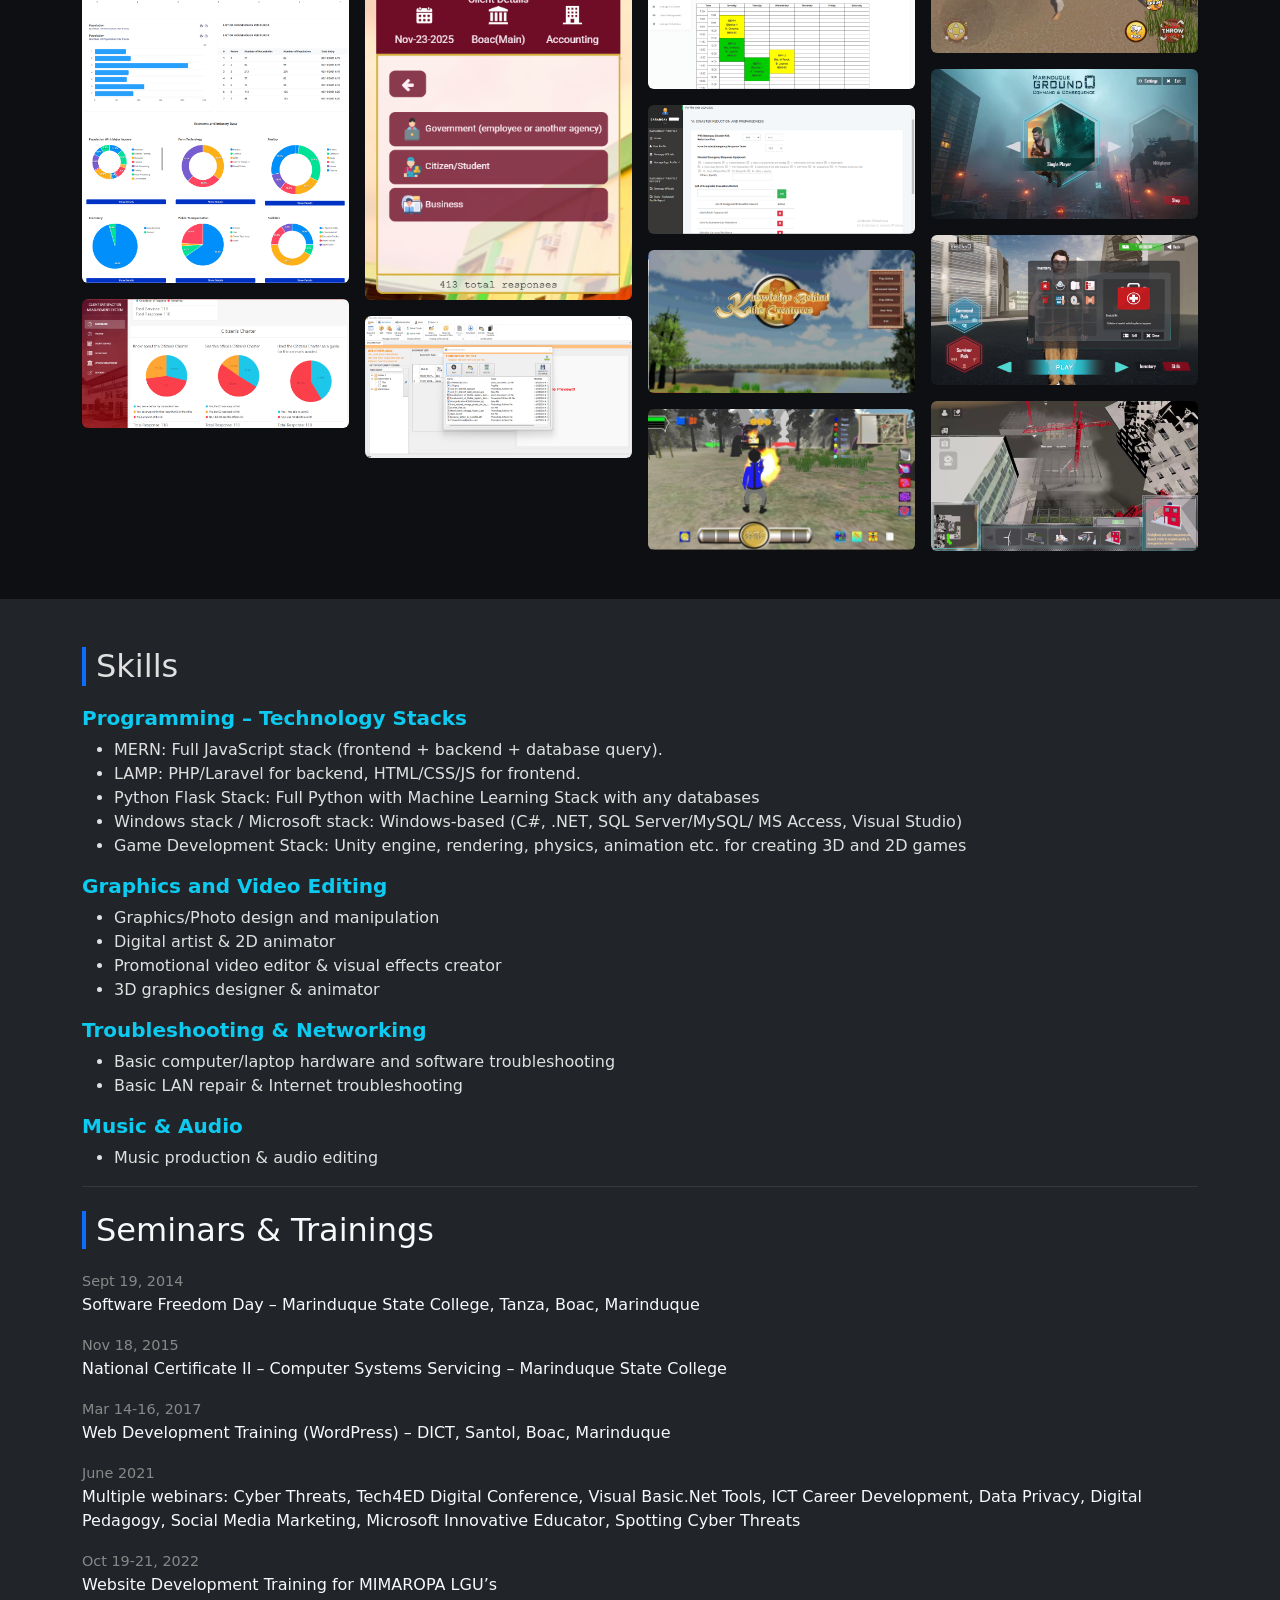
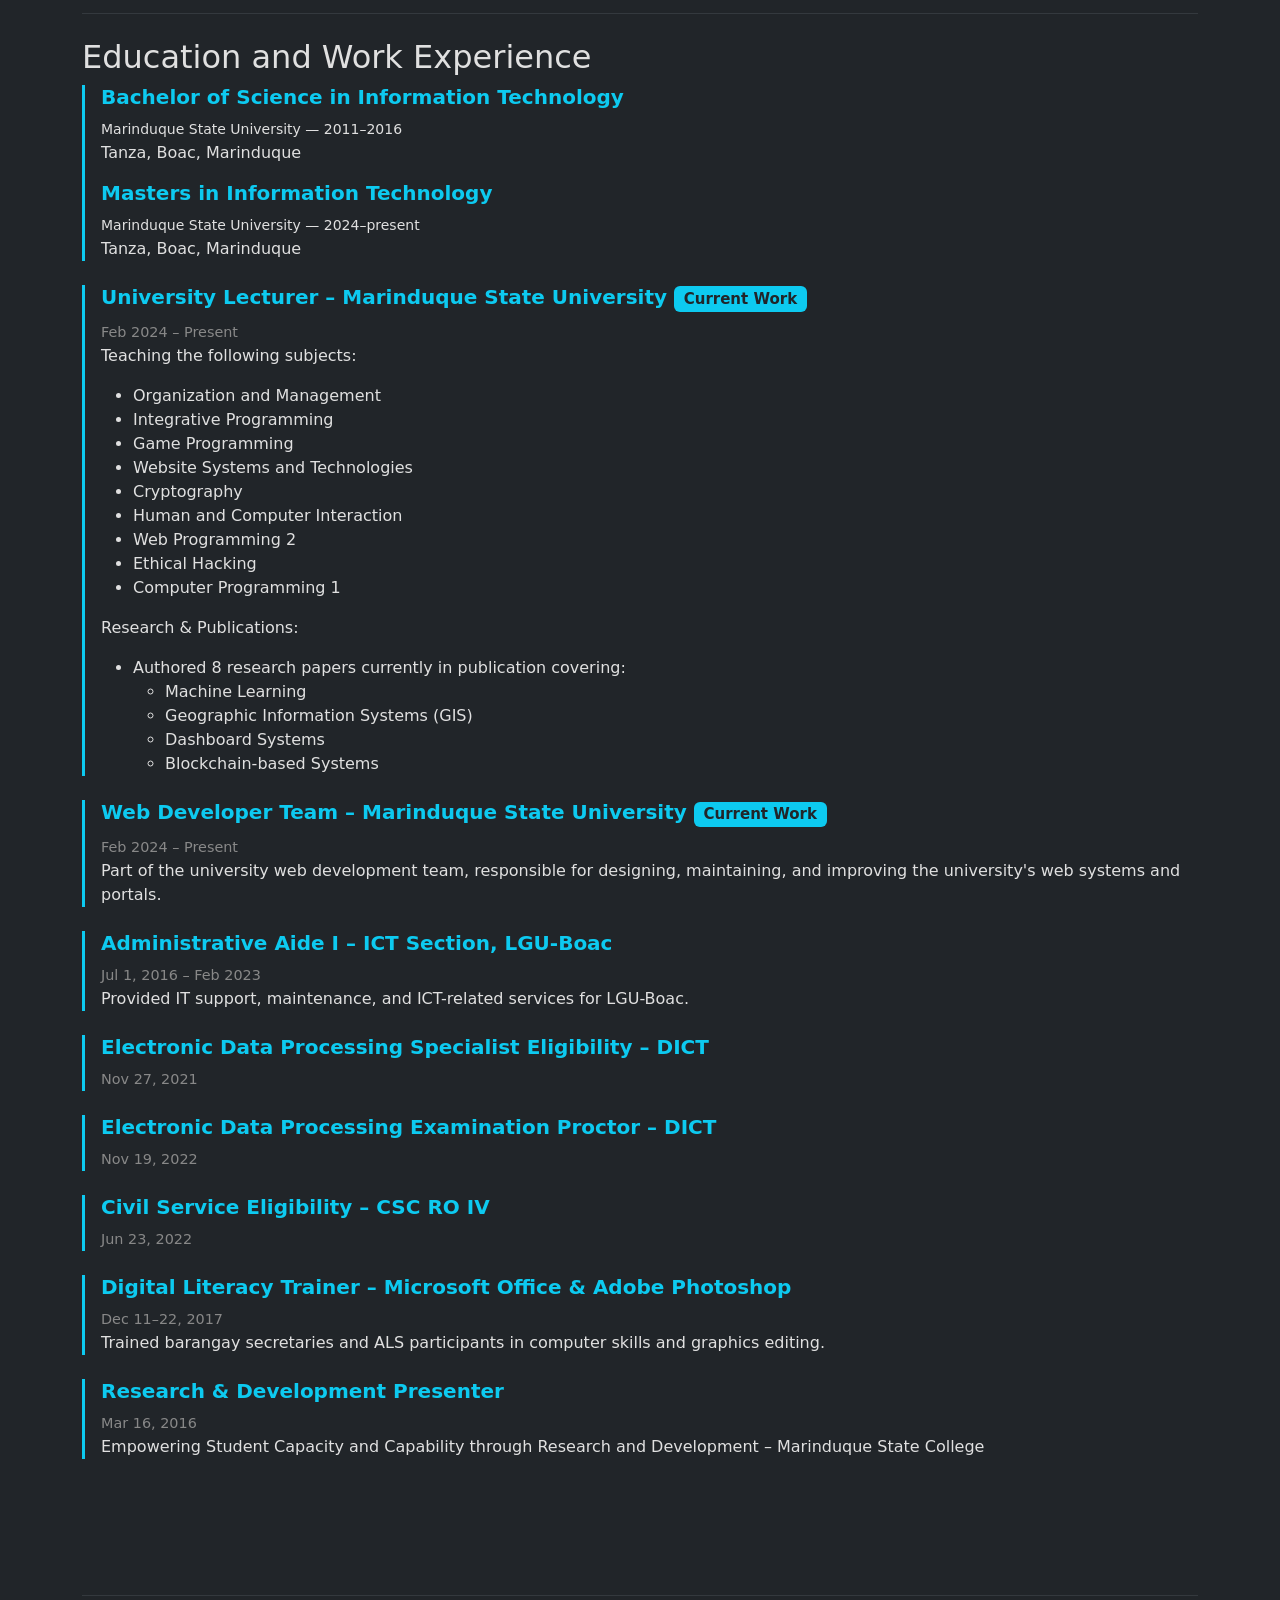
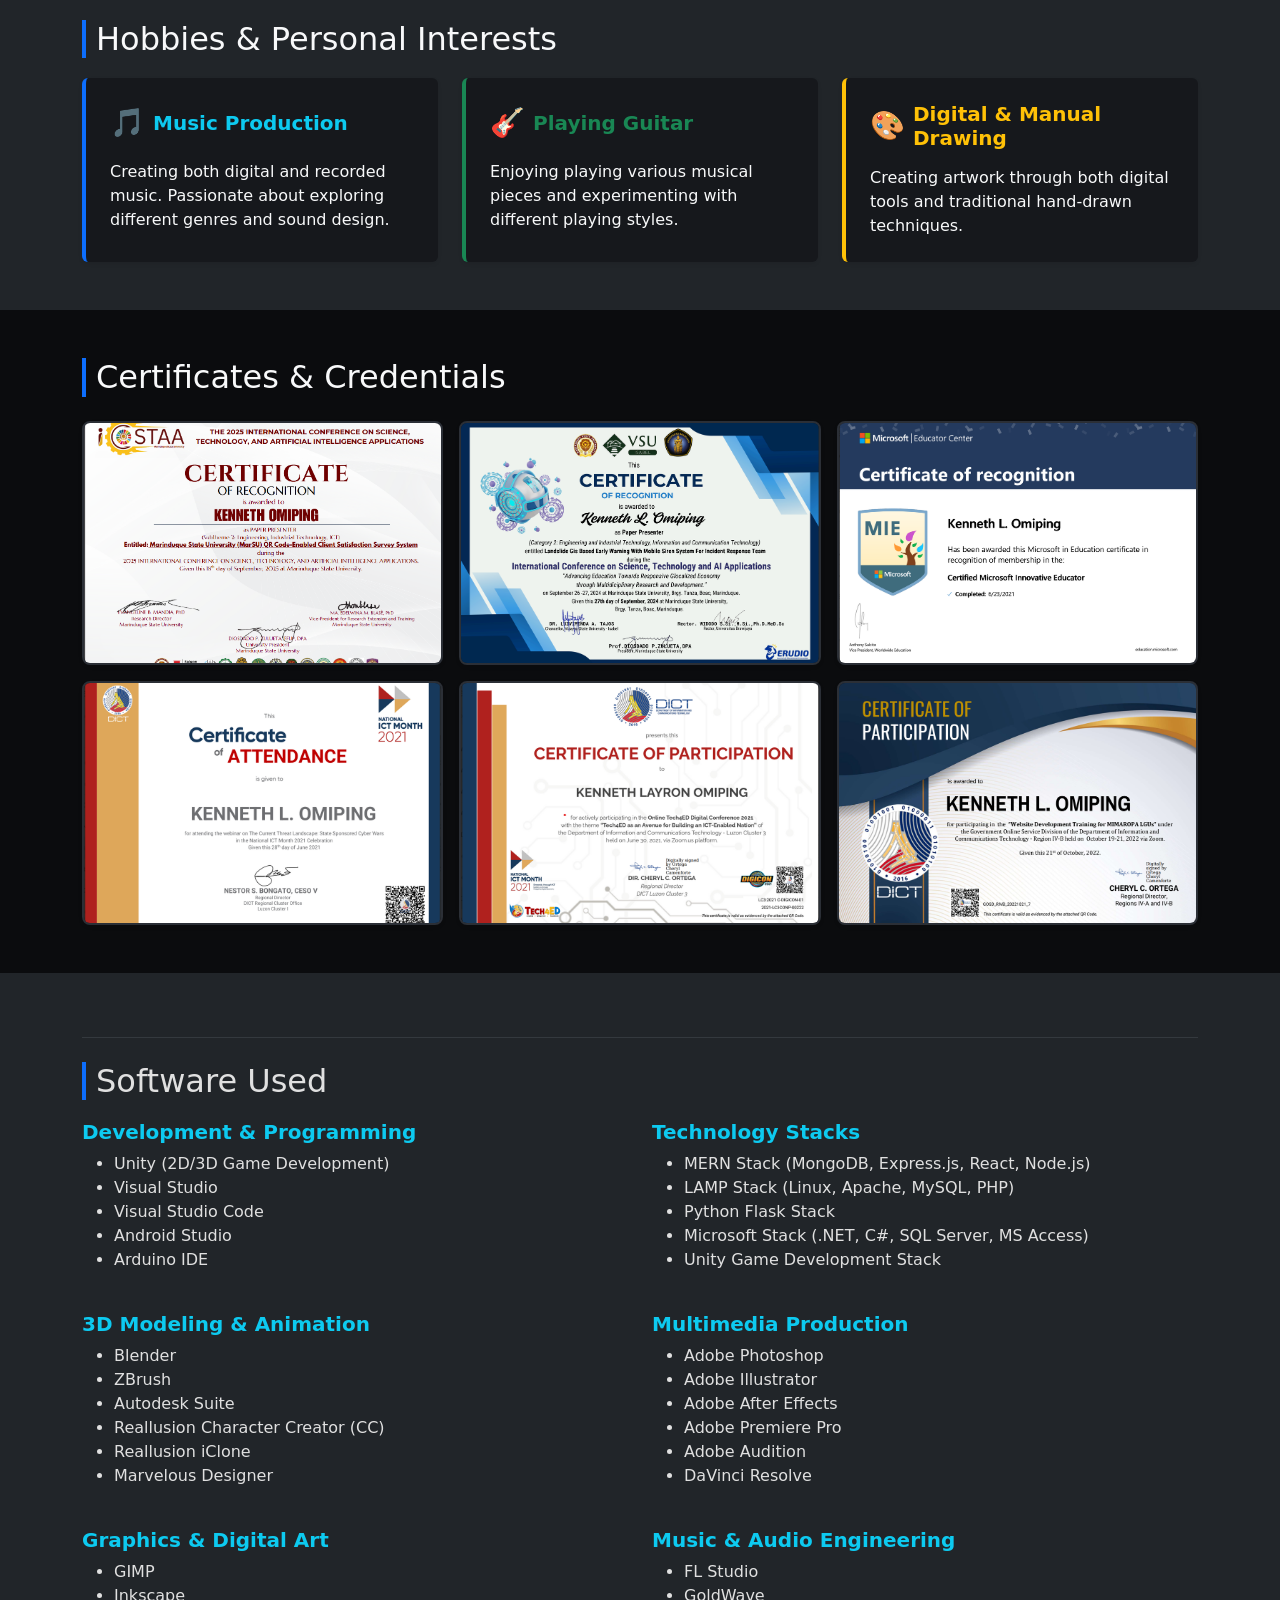
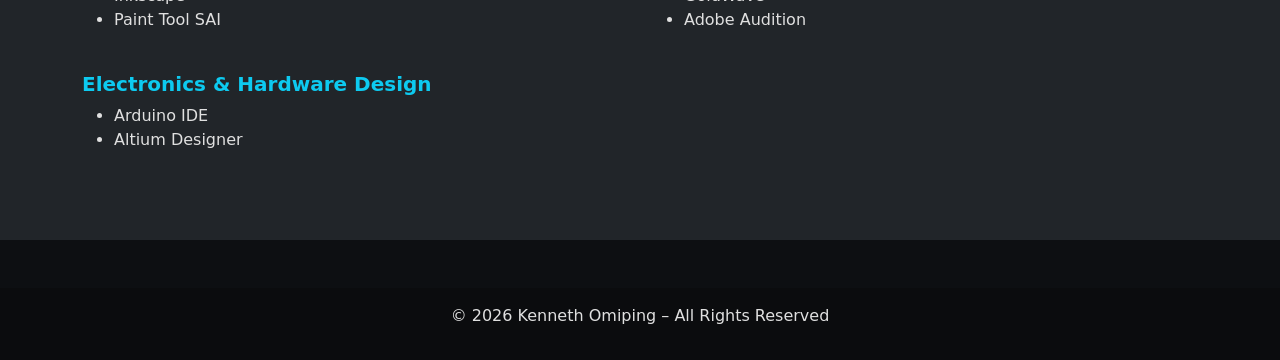
==== commit cd948bc9: "Update index.html" ====
--- a/index.html
+++ b/index.html
@@ -279,7 +279,7 @@
 
     <!-- Other Organizations -->
     <div>
-      <h5 class="fw-bold text-info mb-3">Other Organizations & Clients</h5>
+      <h5 class="fw-bold text-info mb-3">Other Systems From Clients</h5>
       <ul class="list-unstyled text-light">
         <li class="mb-2"><strong>Billing and Collection System</strong> <span class="badge bg-secondary text-light">2027 • C#/Windows</span></li>
         <li class="mb-2"><strong>Human Resource Information System</strong> <span class="badge bg-secondary text-light">2018 • Web Based</span></li>
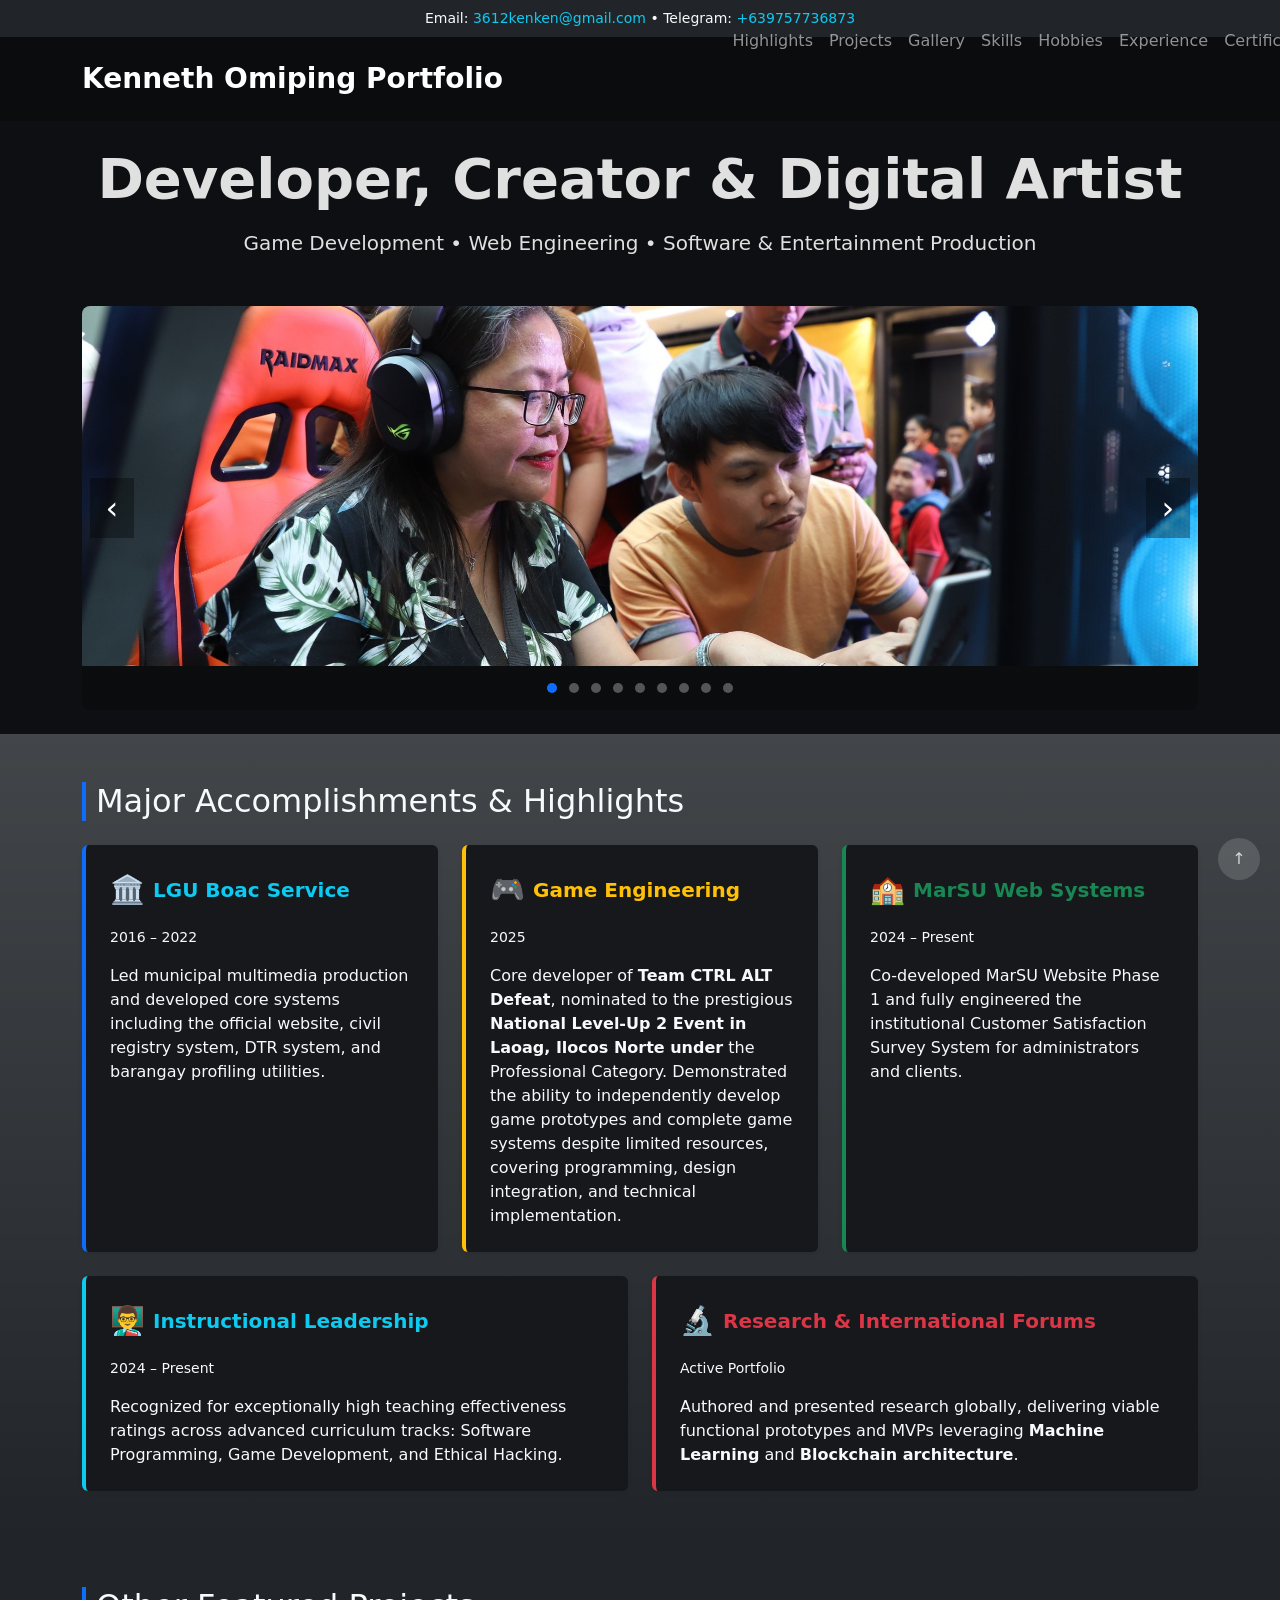
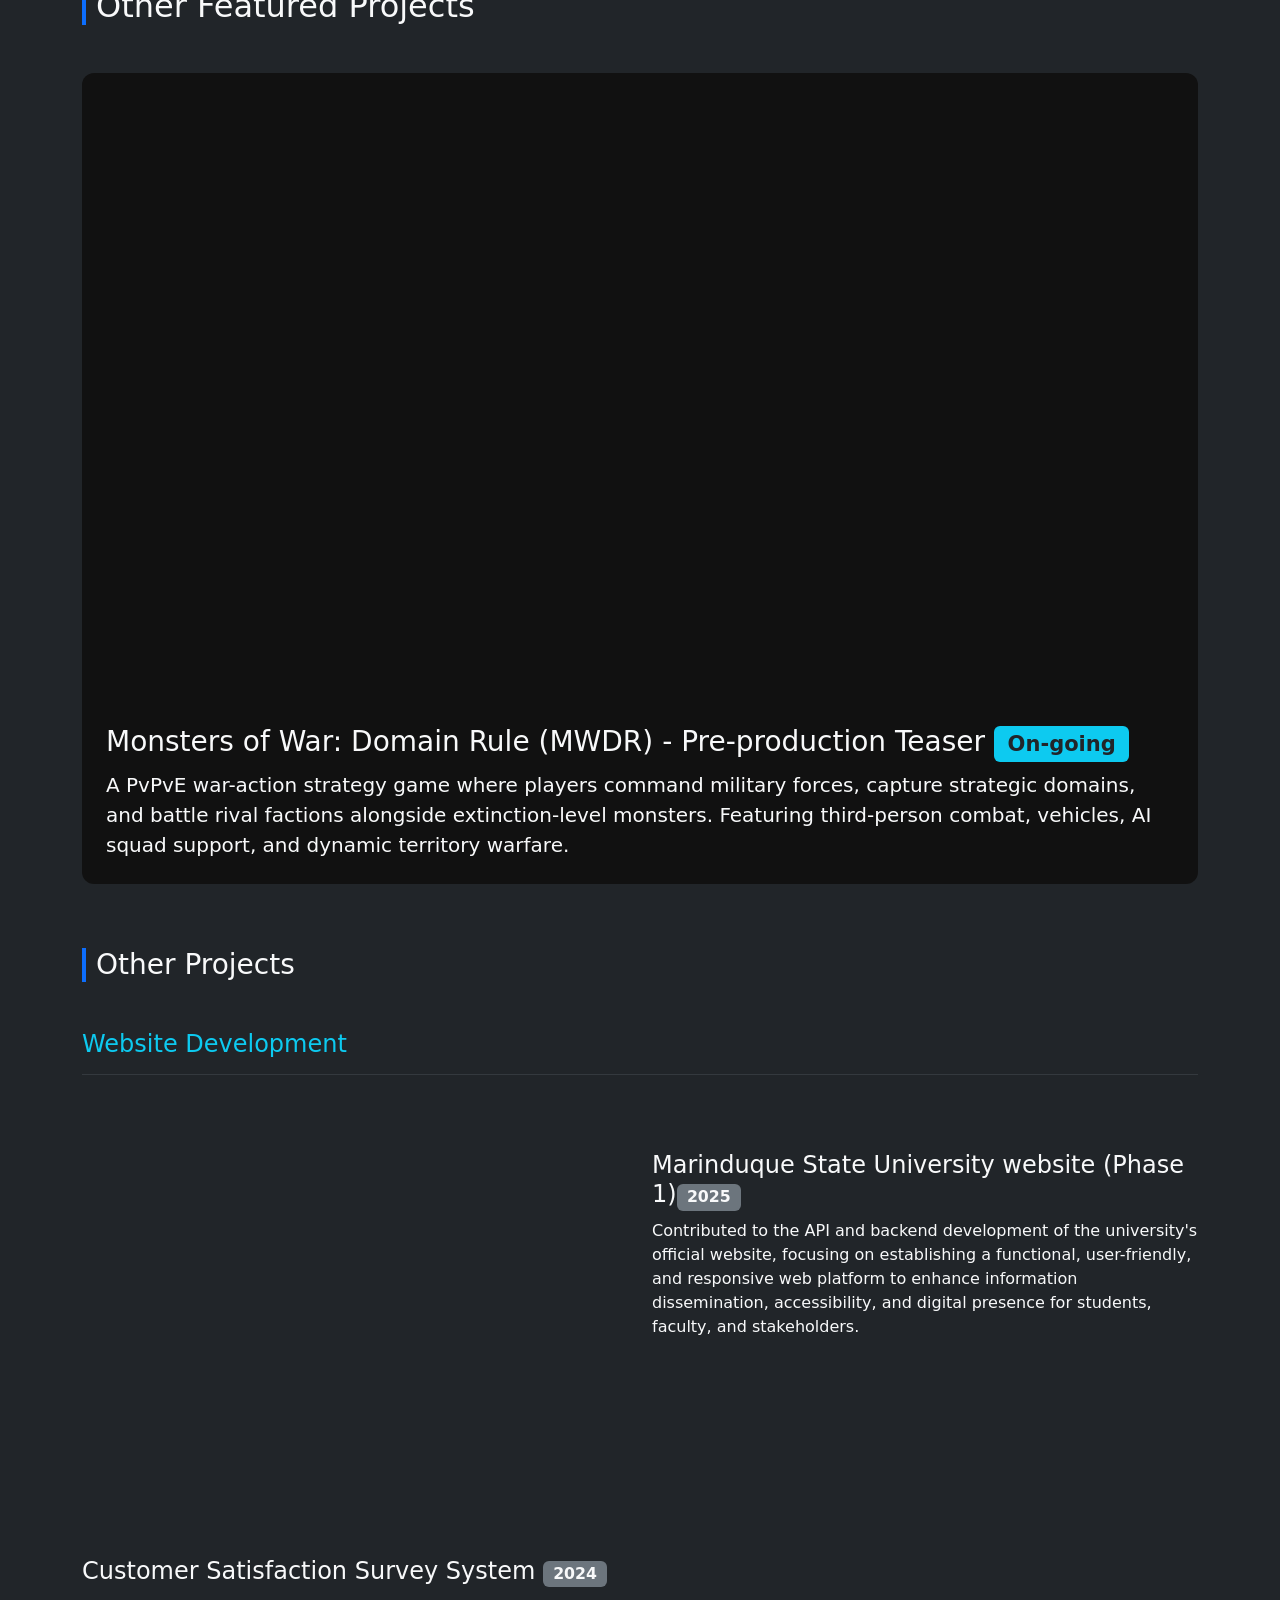
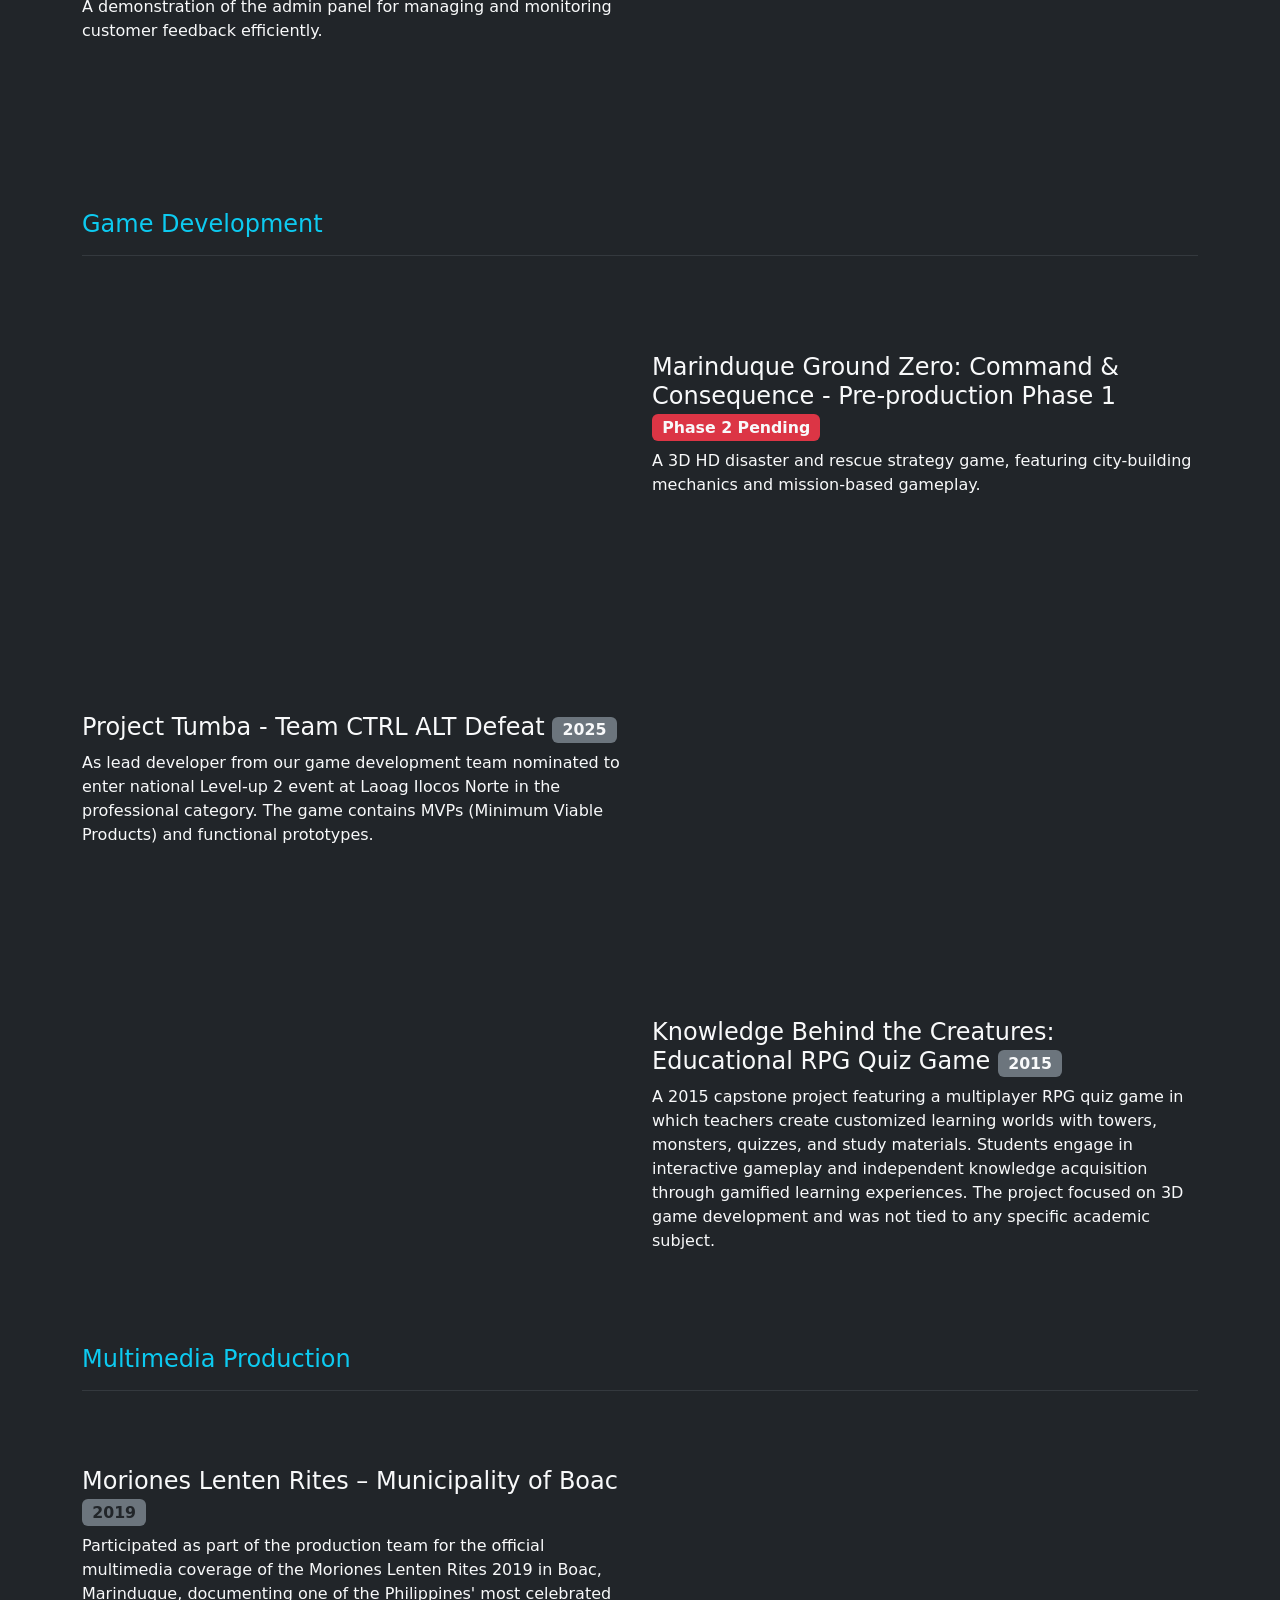
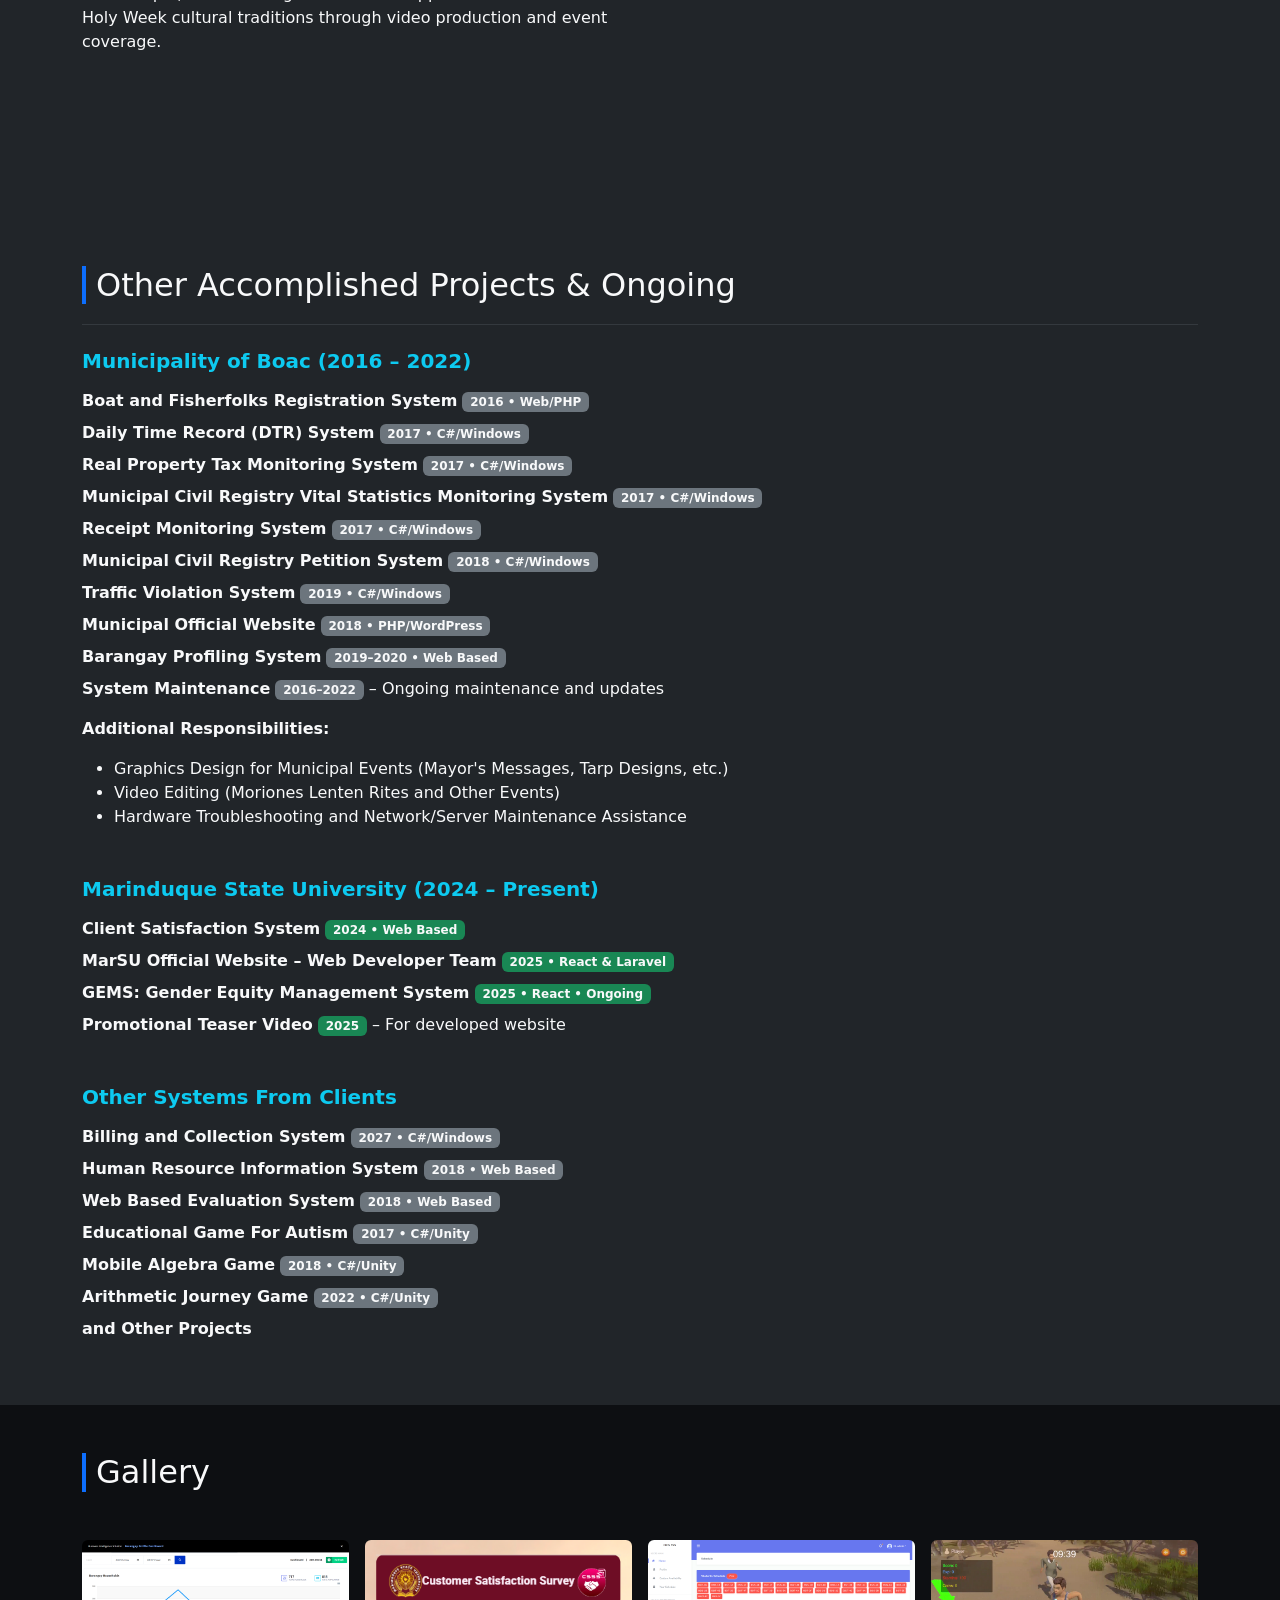
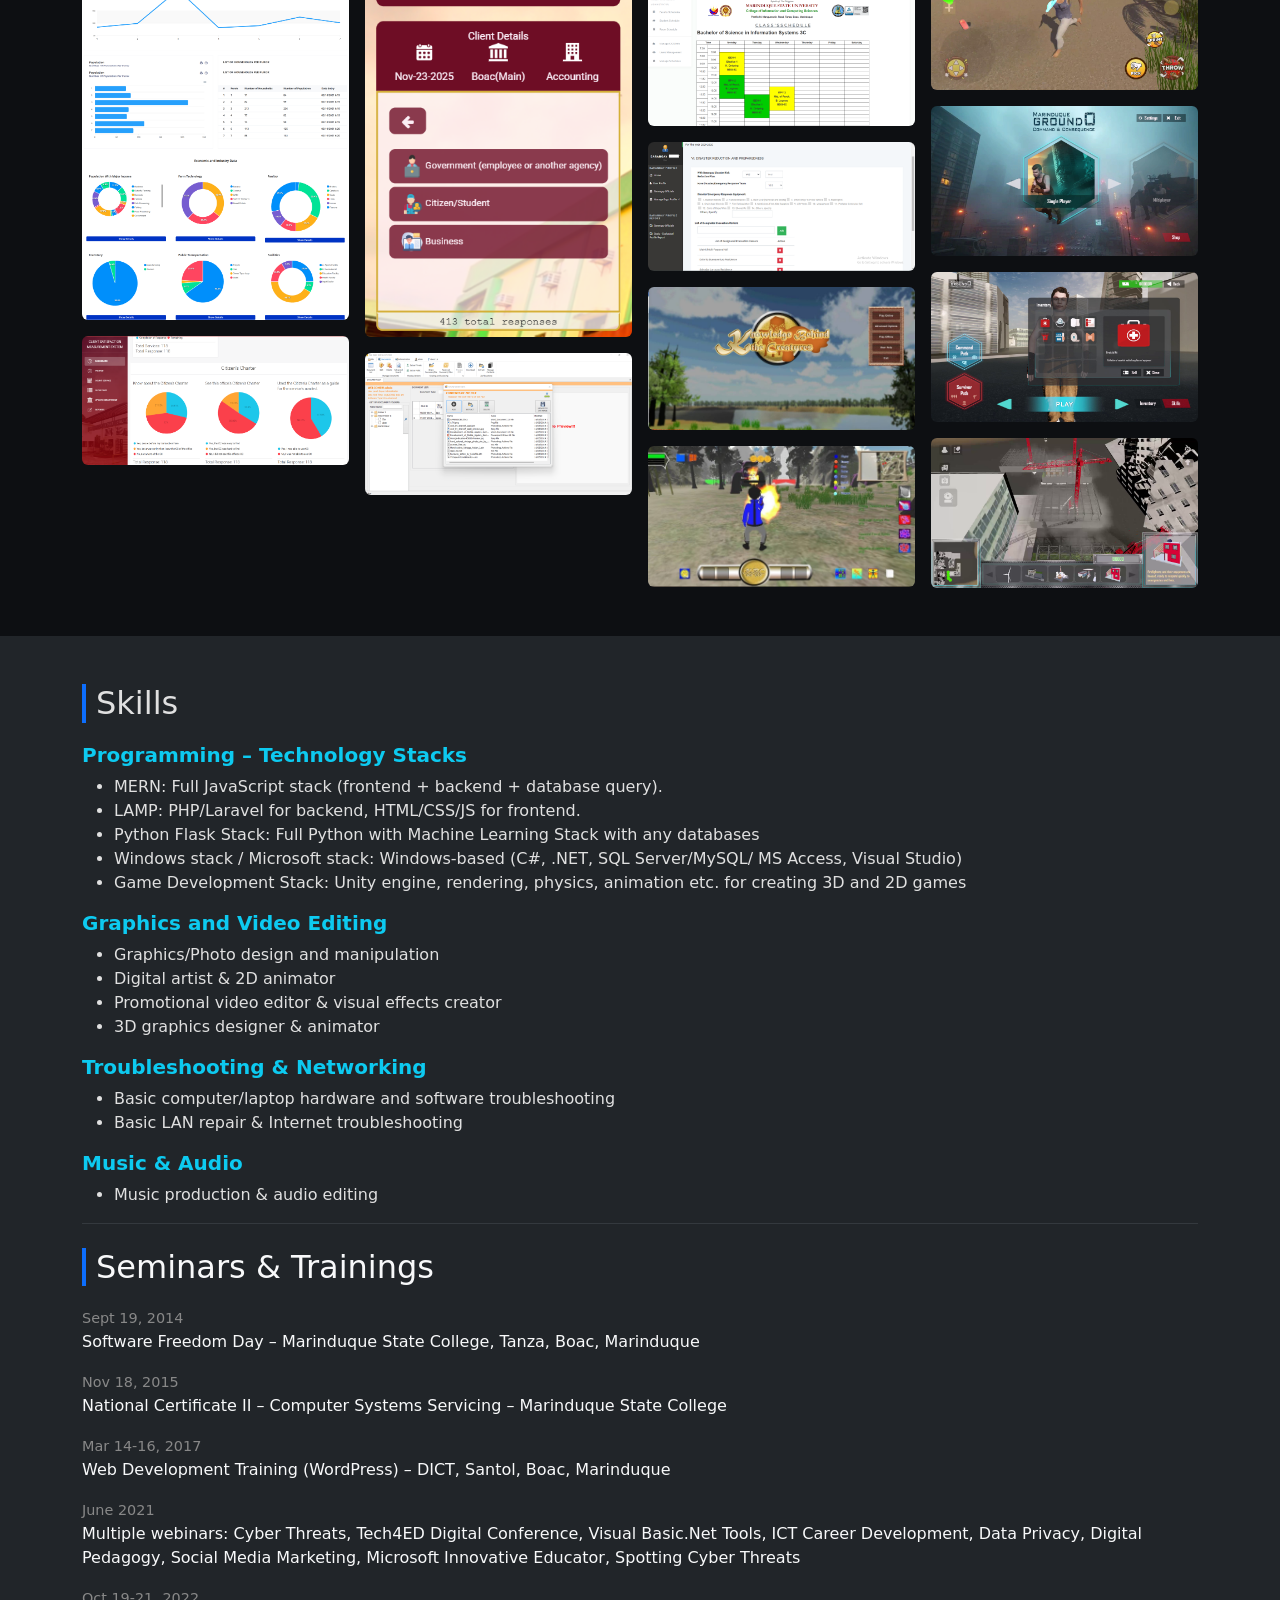
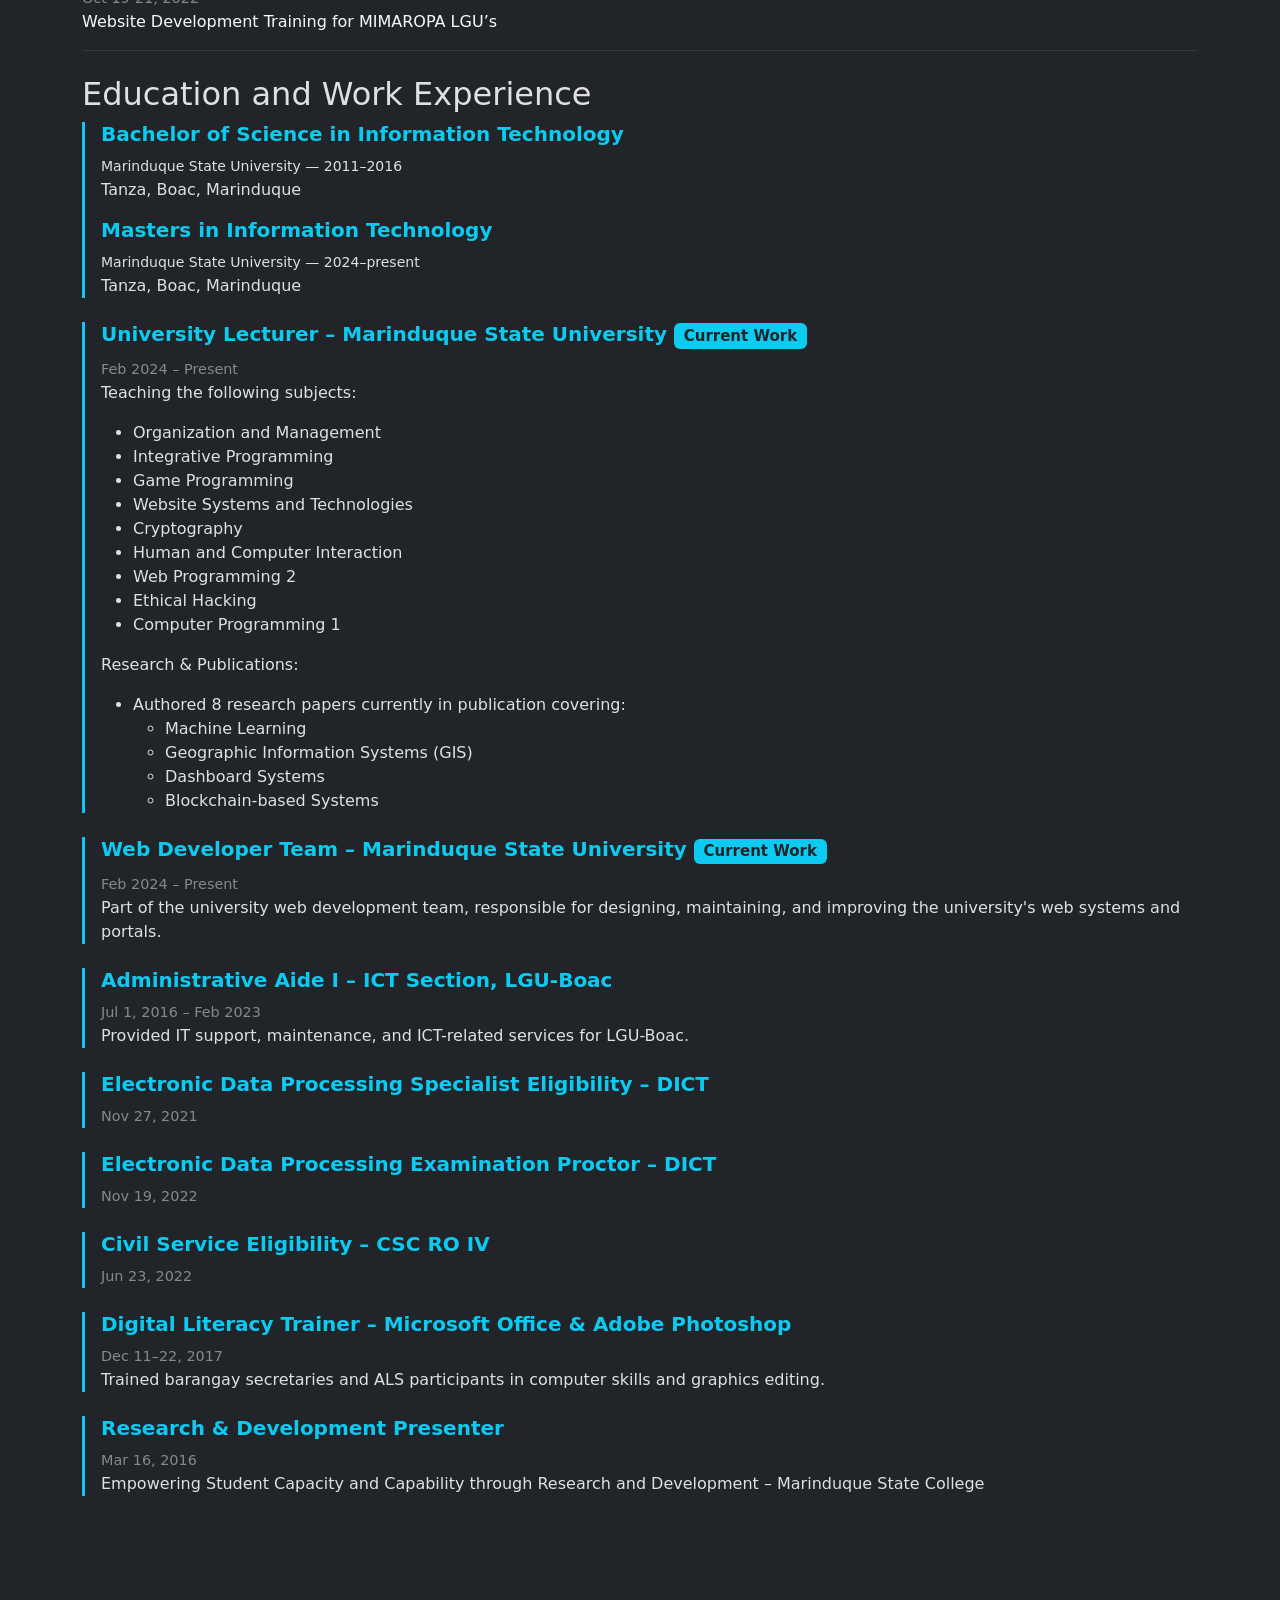
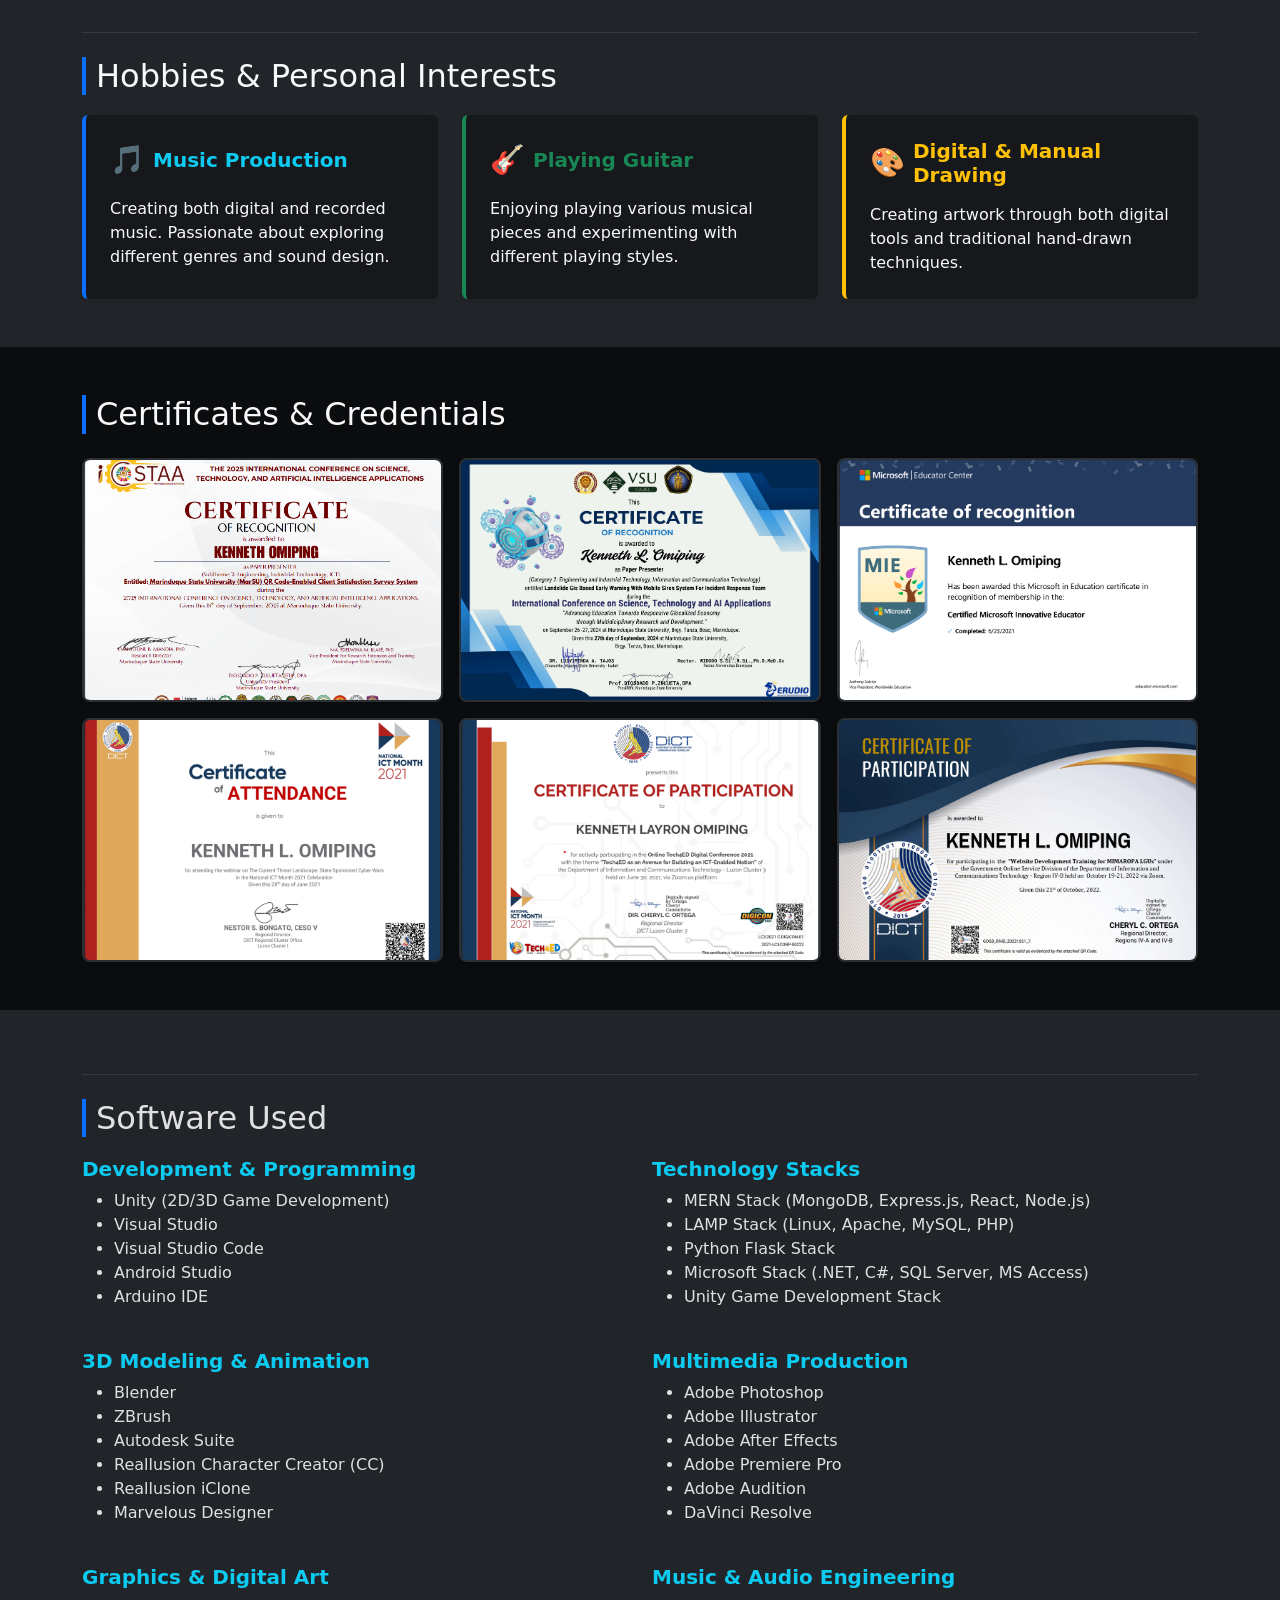
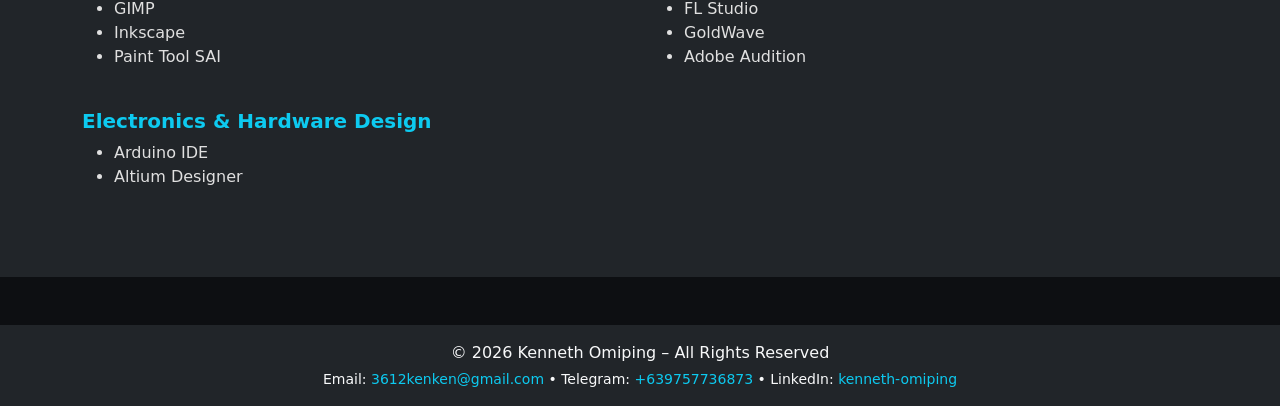
==== commit 91aa137b: "Update index.html" ====
--- a/index.html
+++ b/index.html
@@ -11,6 +11,11 @@
  
 </head>
 <body id="top">
+<div class="top-contact-bar bg-dark text-light py-2">
+  <div class="container text-center small">
+    Email: <a href="mailto:3612kenken@gmail.com" class="text-info text-decoration-none">3612kenken@gmail.com</a> • Telegram: <a href="https://t.me/+639757736873" class="text-info text-decoration-none">+639757736873</a>
+  </div>
+</div>
 <div id="fb-root"></div>
 <script async defer crossorigin="anonymous"
 src="https://connect.facebook.net/en_US/sdk.js#xfbml=1&version=v23.0">
@@ -625,8 +630,9 @@
 </div>
 </section>
 
-<footer class="text-center p-3 mt-5">
-  <p>&copy; 2026 Kenneth Omiping – All Rights Reserved</p>
+<footer class="text-center p-3 mt-5 bg-dark text-light">
+  <p class="mb-1">&copy; 2026 Kenneth Omiping – All Rights Reserved</p>
+  <p class="small mb-0">Email: <a href="mailto:3612kenken@gmail.com" class="text-info text-decoration-none">3612kenken@gmail.com</a> • Telegram: <a href="https://t.me/+639757736873" class="text-info text-decoration-none">+639757736873</a> • LinkedIn: <a href="https://www.linkedin.com/in/kenneth-omiping-763500216/" class="text-info text-decoration-none">kenneth-omiping</a></p>
 </footer>
 
 <script src="https://cdn.jsdelivr.net/npm/bootstrap@5.3.3/dist/js/bootstrap.bundle.min.js"></script>
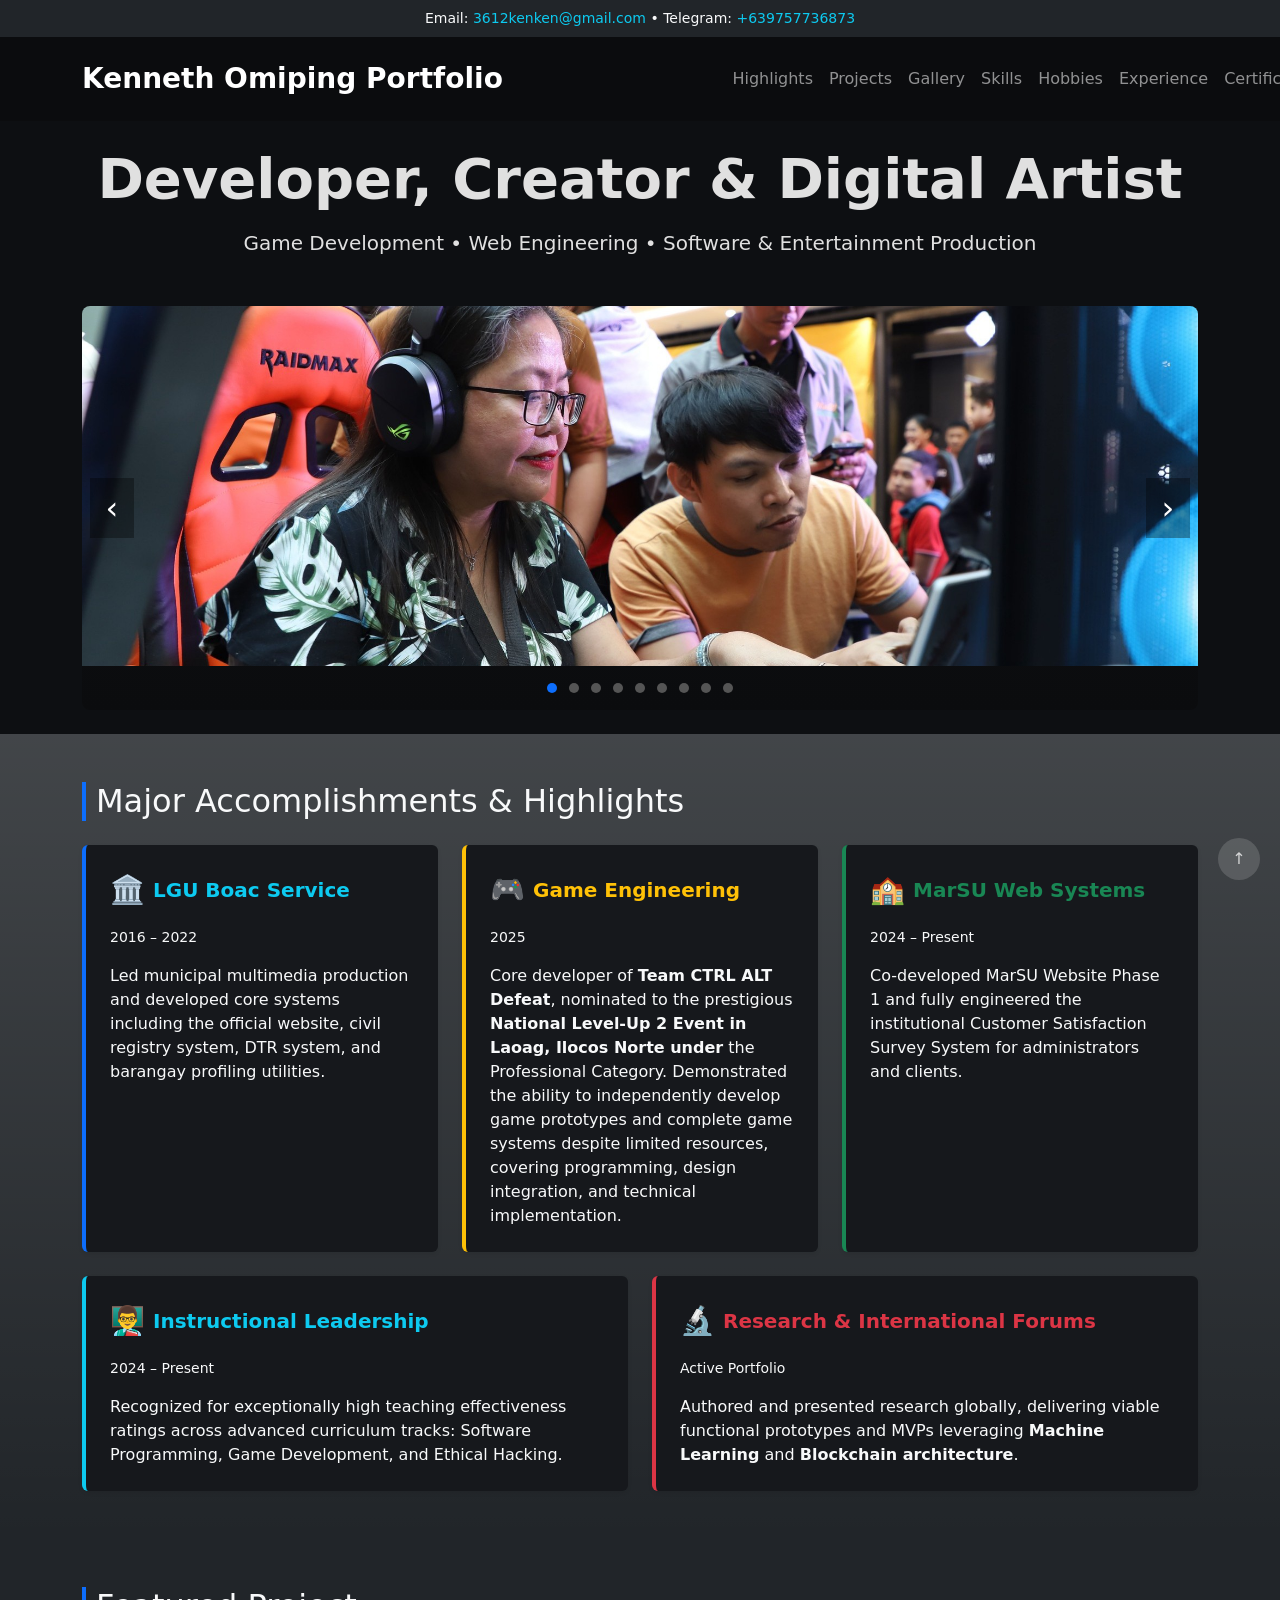
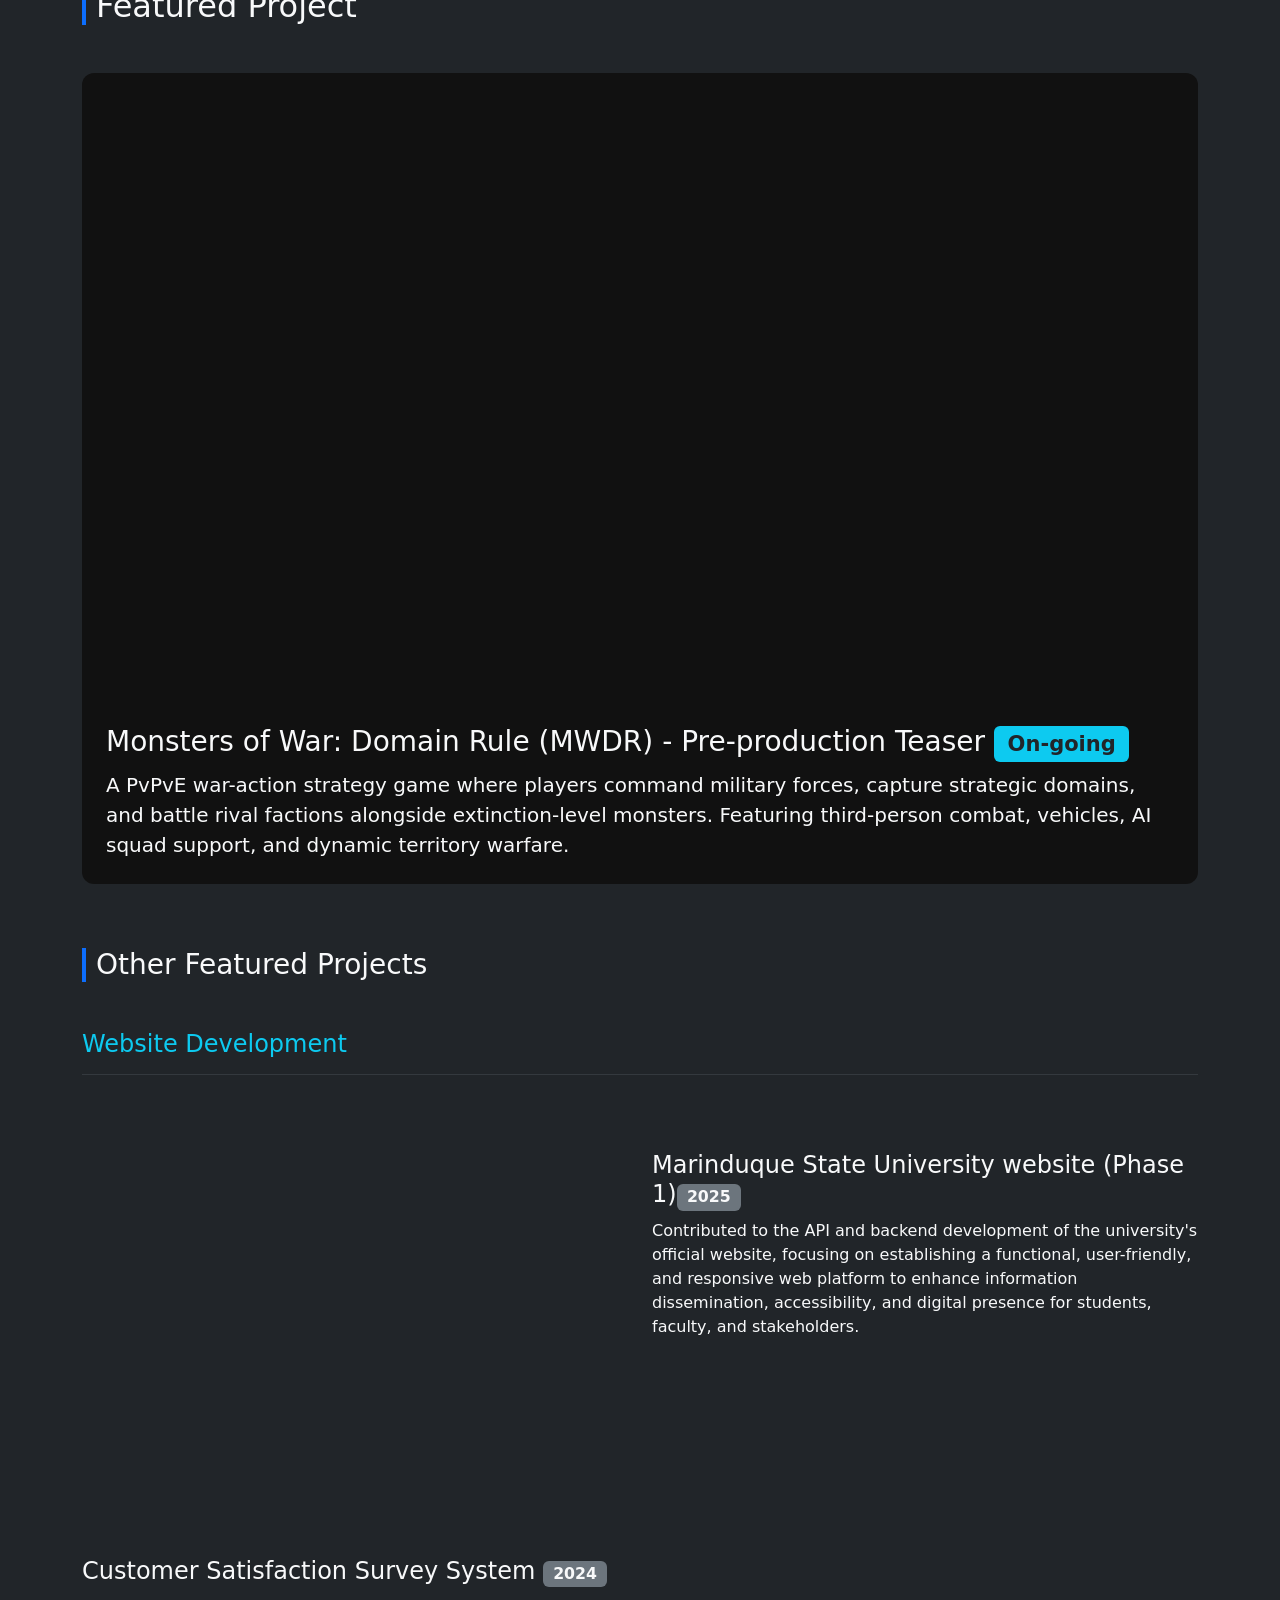
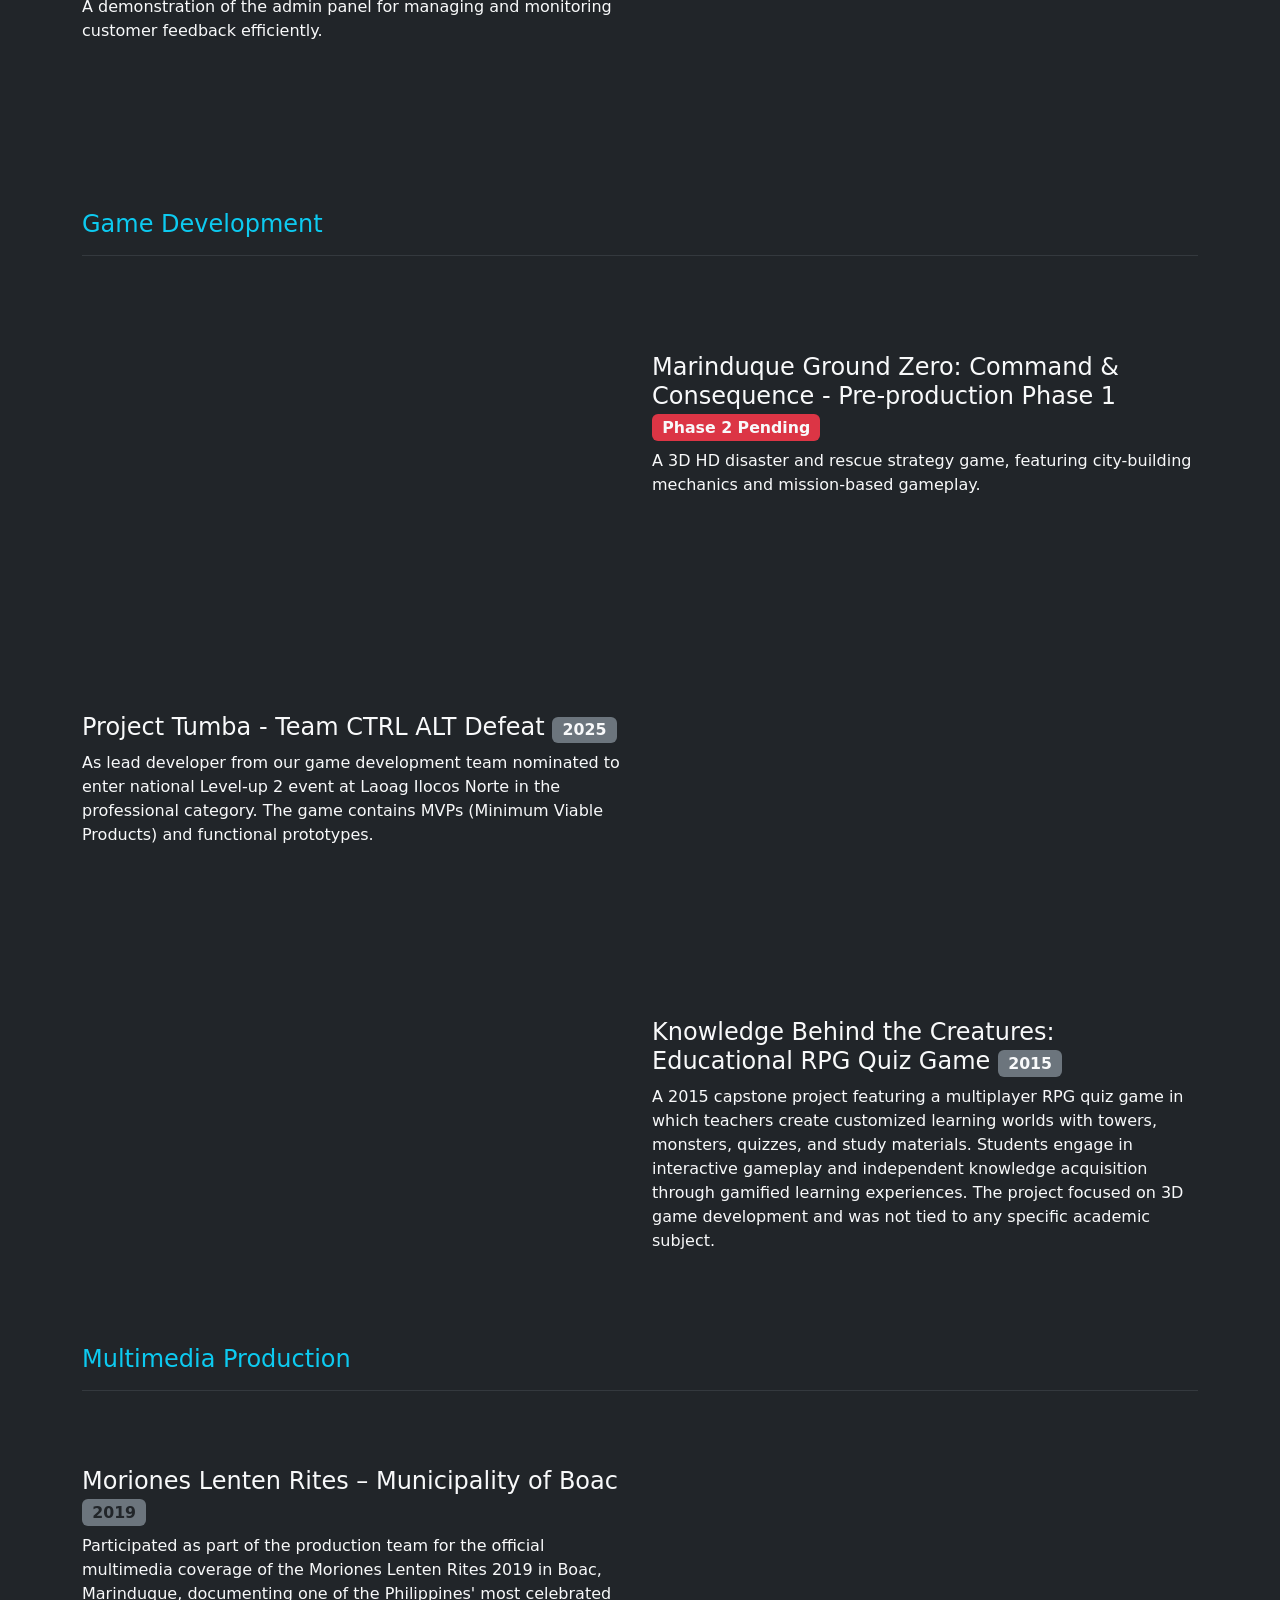
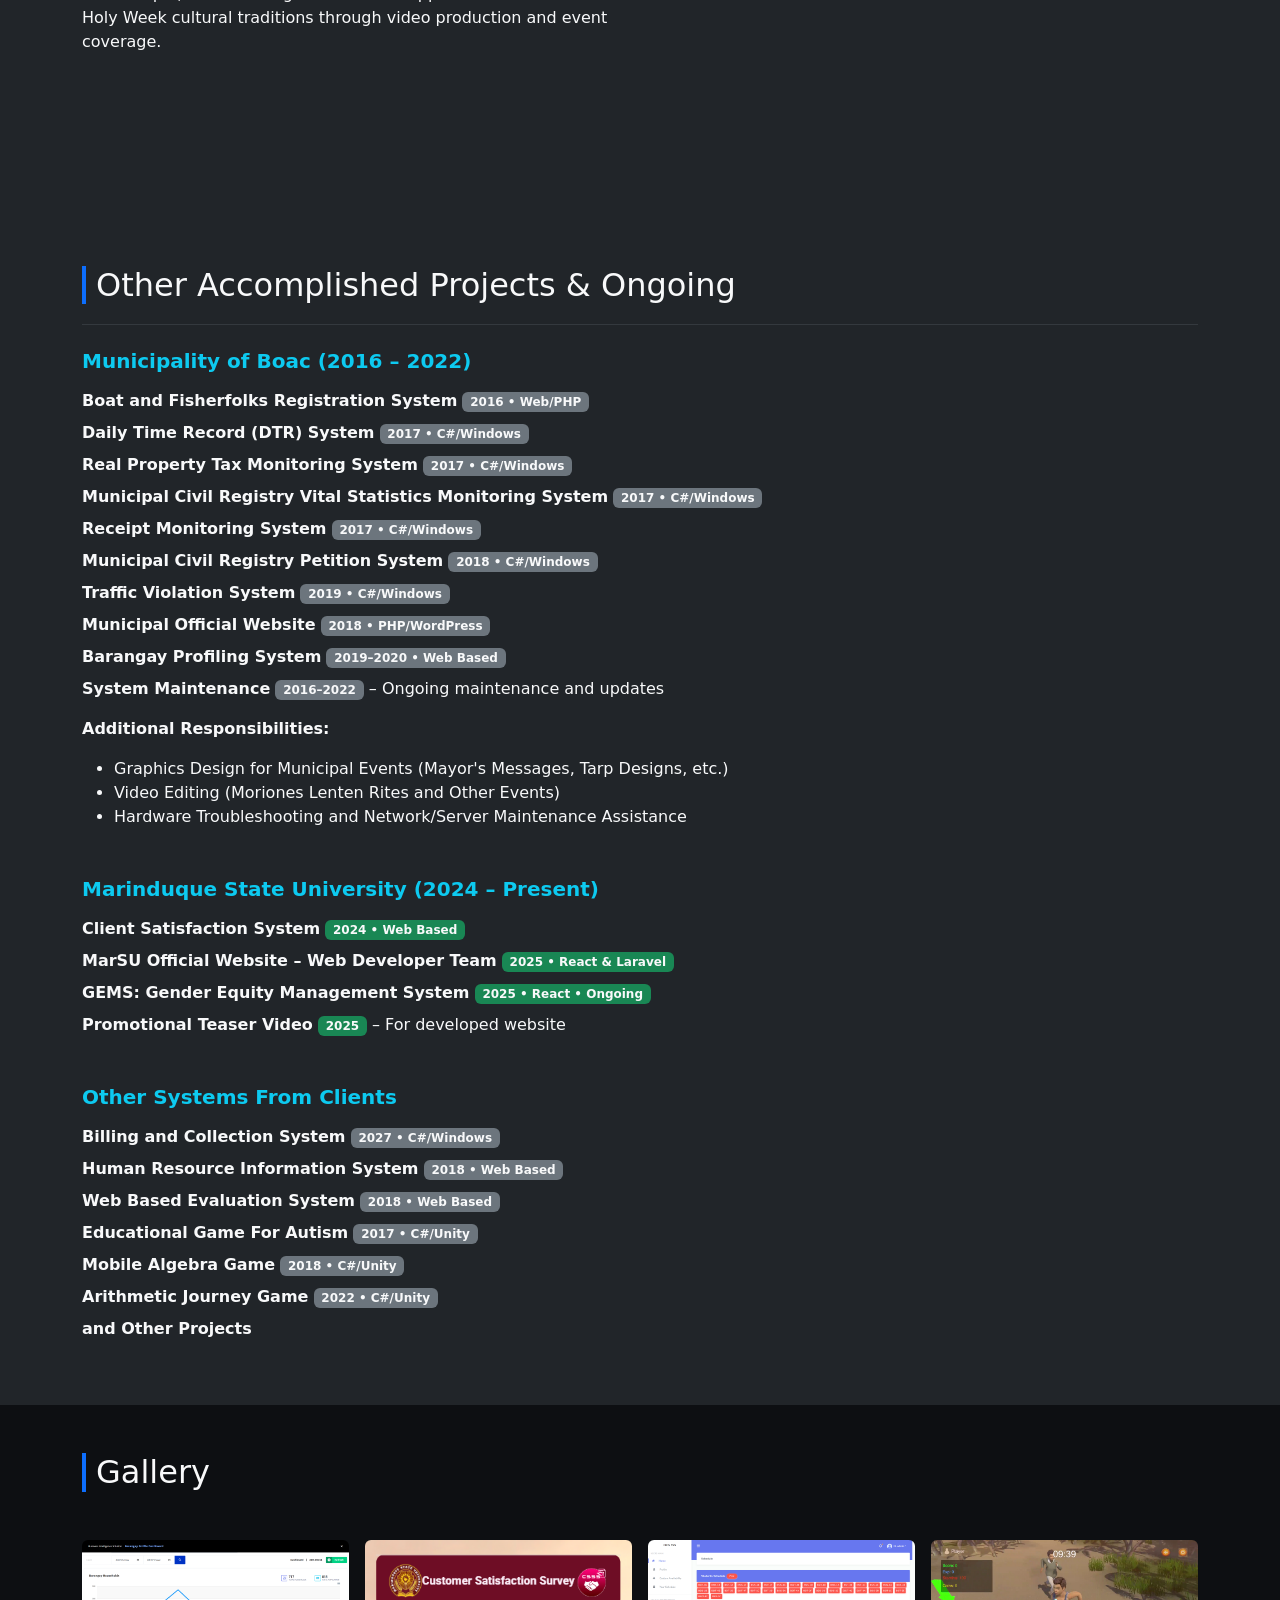
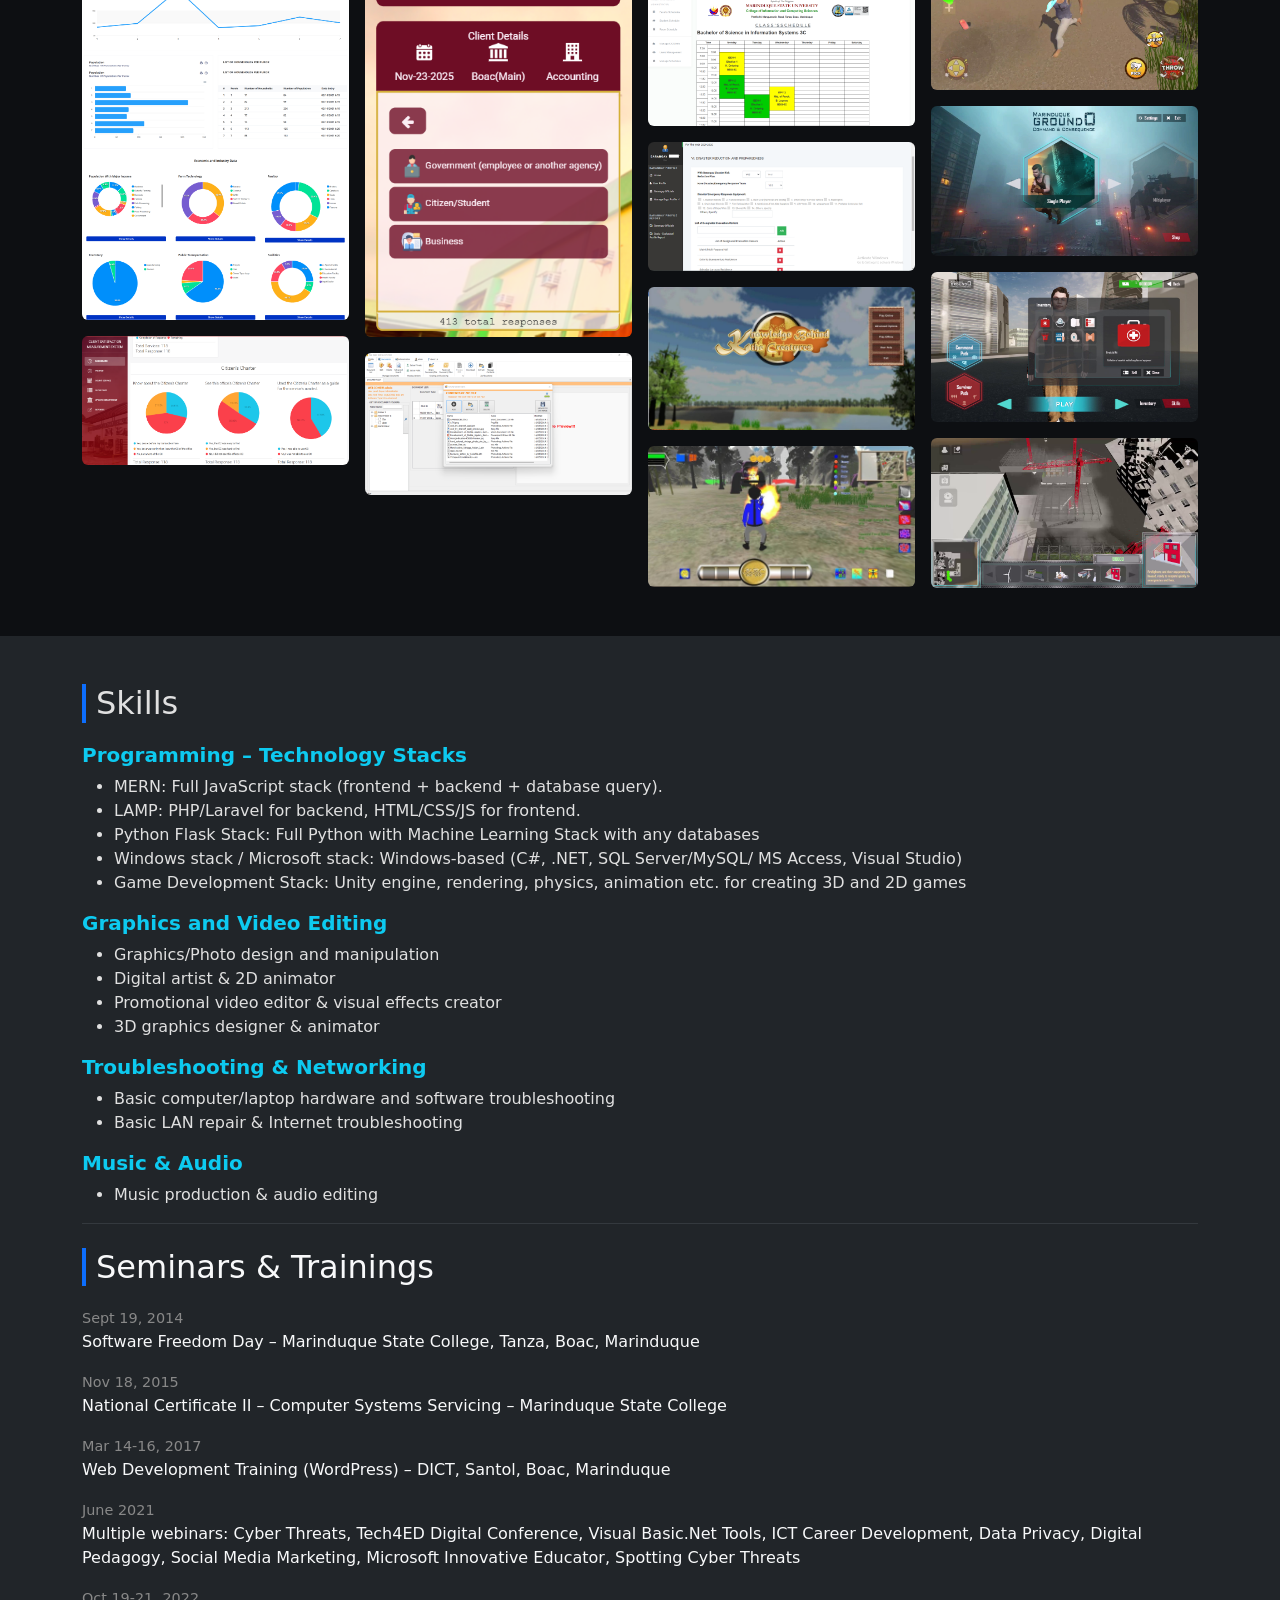
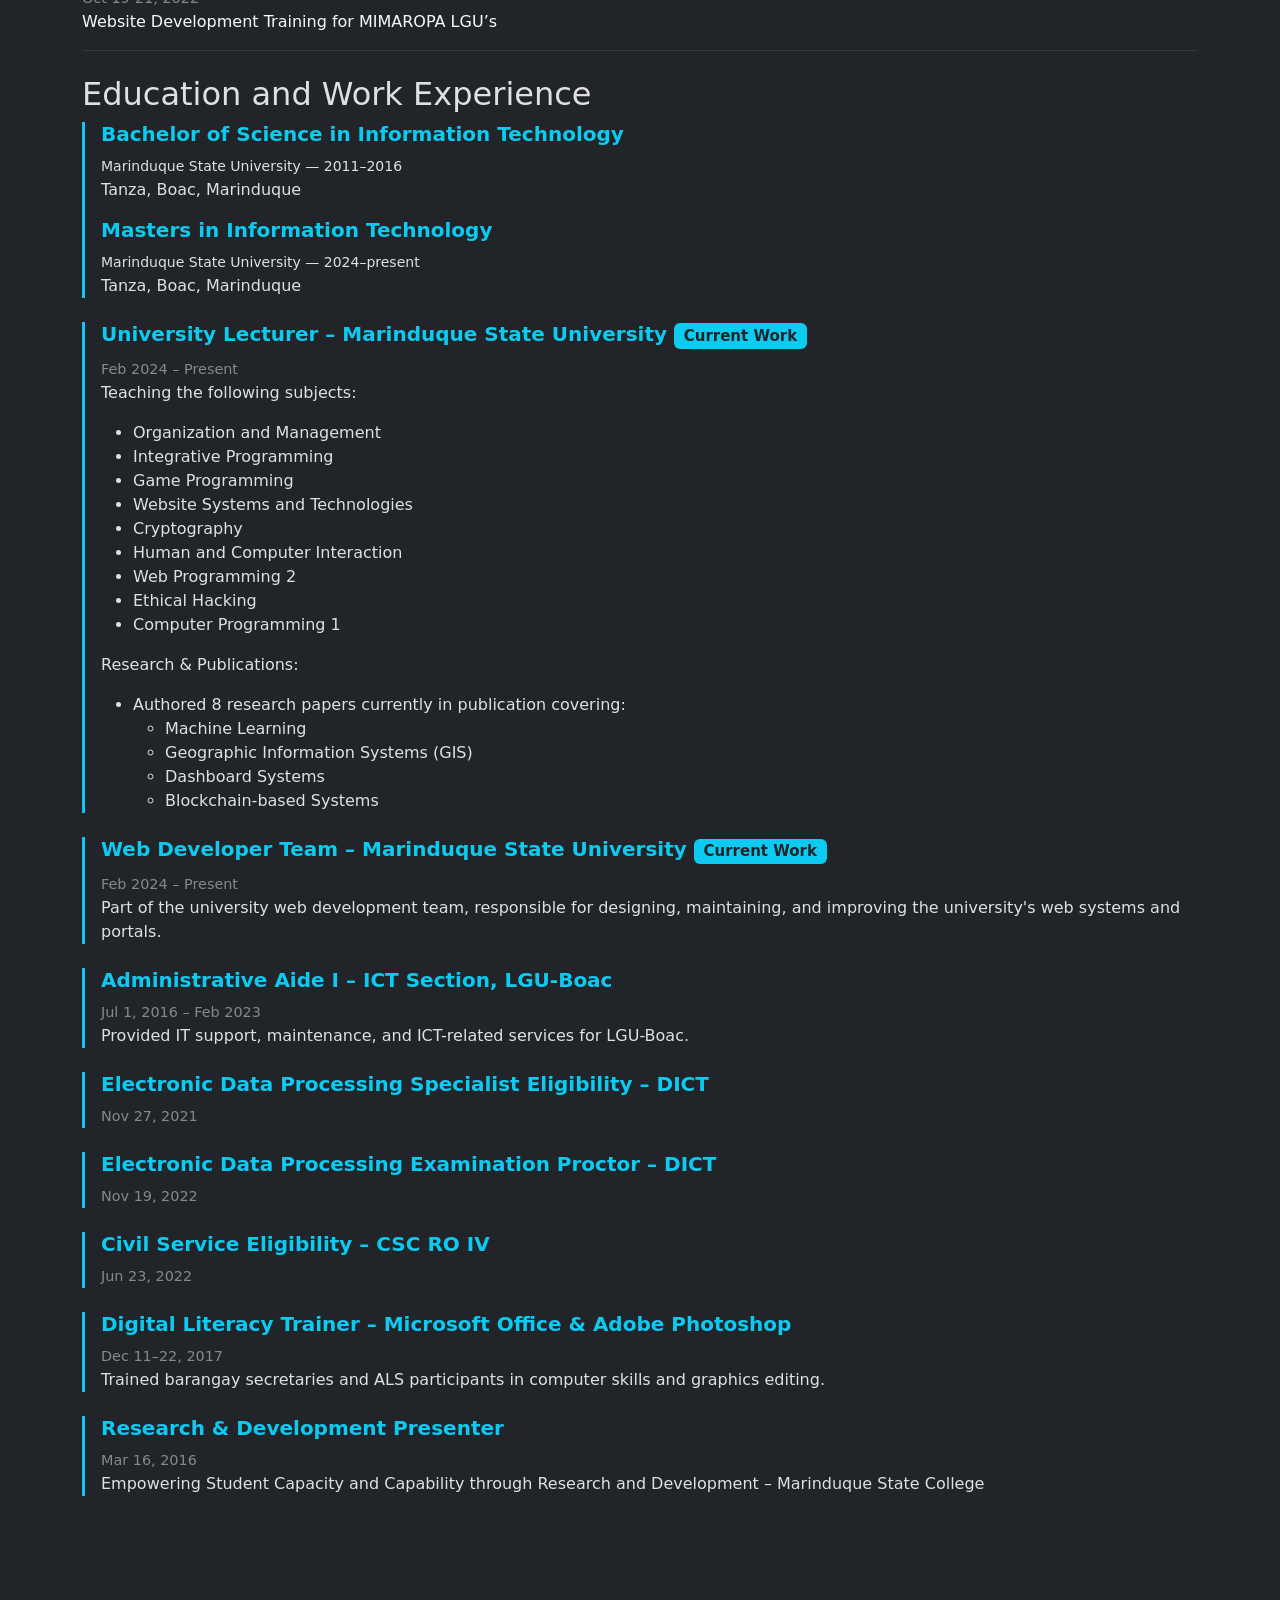
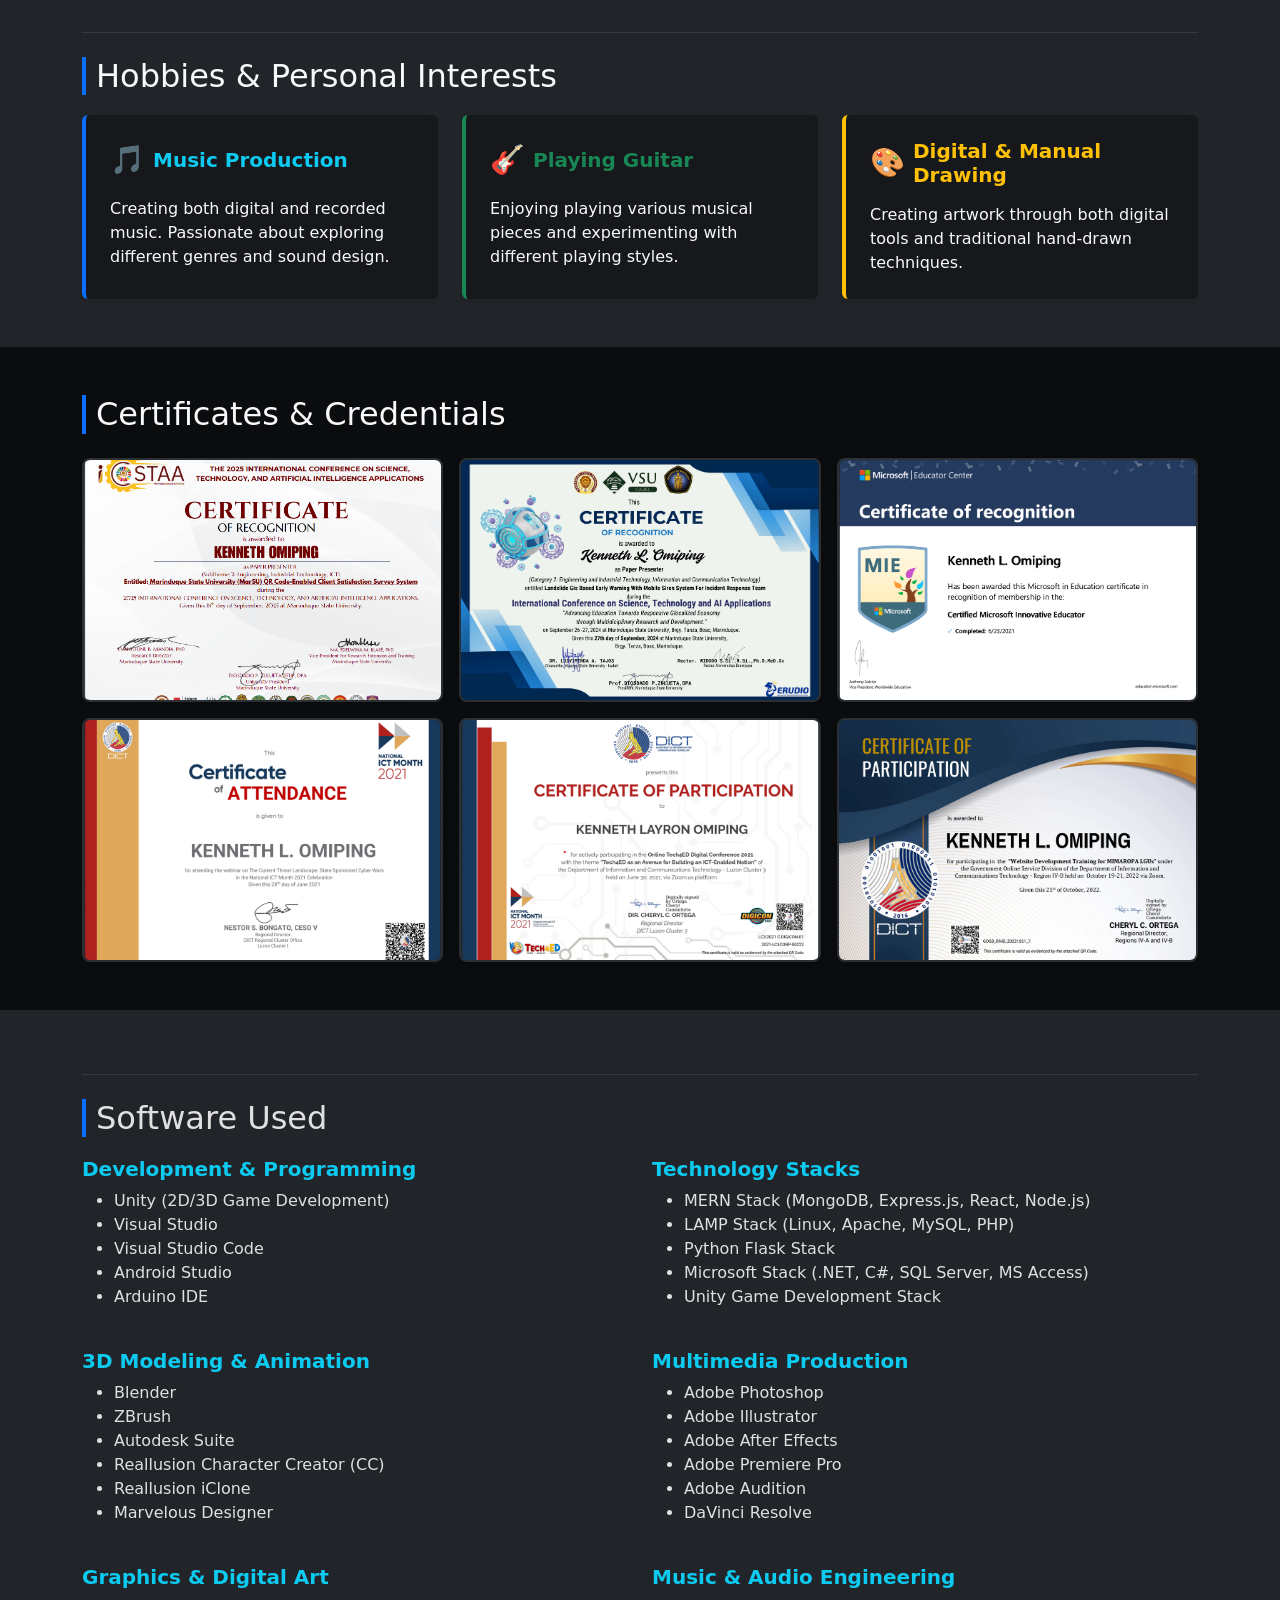
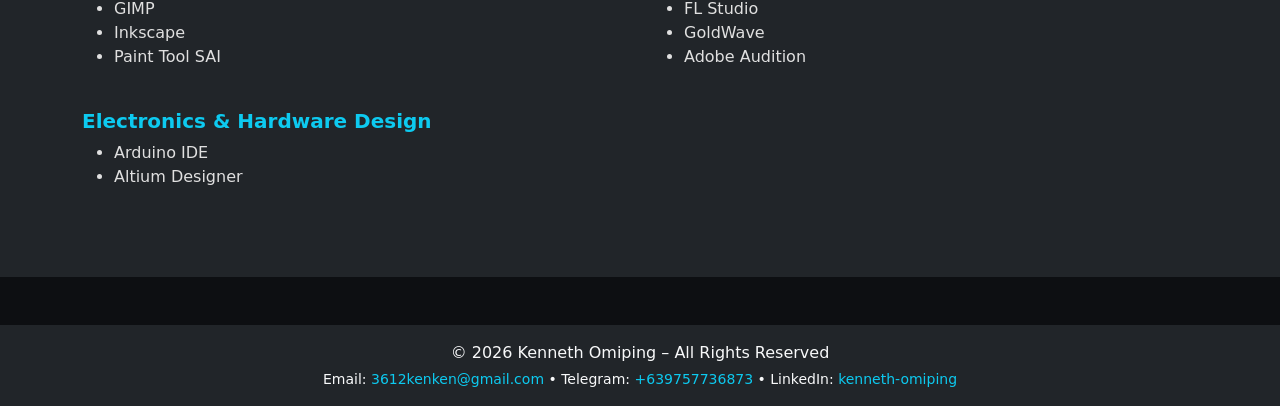
==== commit 84ce180d: "Update index.html" ====
--- a/index.html
+++ b/index.html
@@ -117,7 +117,7 @@
 
 <section id="projects" class=" bg-dark py-5 ">
   <div class="container">
-    <h2 class="section-title text-light mb-5">Other Featured Projects</h2>
+    <h2 class="section-title text-light mb-5">Featured Project</h2>
     <div class="featured-video">
         <div class="ratio ratio-16x9">
             <iframe width="1920" height="1000" src="https://www.youtube.com/embed/gQi9-aLx-1Q?si=r6dKc-qX14nTt6Ka" title="YouTube video player" frameborder="0" allow="accelerometer; autoplay; clipboard-write; encrypted-media; gyroscope; picture-in-picture; web-share" referrerpolicy="strict-origin-when-cross-origin" allowfullscreen></iframe>
@@ -138,7 +138,7 @@
   </div>
 
   <div class="container">
-    <h3 class="section-title text-light mb-5">Other Projects</h3>
+    <h3 class="section-title text-light mb-5">Other Featured Projects</h3>
     <h4 class="text-info mb-3"> Website Development</h4>
     <hr class="border-secondary mb-4">
     <div class="row align-items-center mb-5">
--- a/styles.css
+++ b/styles.css
@@ -12,7 +12,7 @@
 
     #navsubmenu {
         position: fixed;
-        top: 0;
+        top: 20;
         left: 80%;
         transform: translateX(-50%);
 
@@ -34,6 +34,7 @@
         background: rgba(0, 0, 0, 0.1);
         backdrop-filter: blur(10px);
         -webkit-backdrop-filter: blur(10px);
+        top:0;
     }
 
     /* Hidden after inactivity */
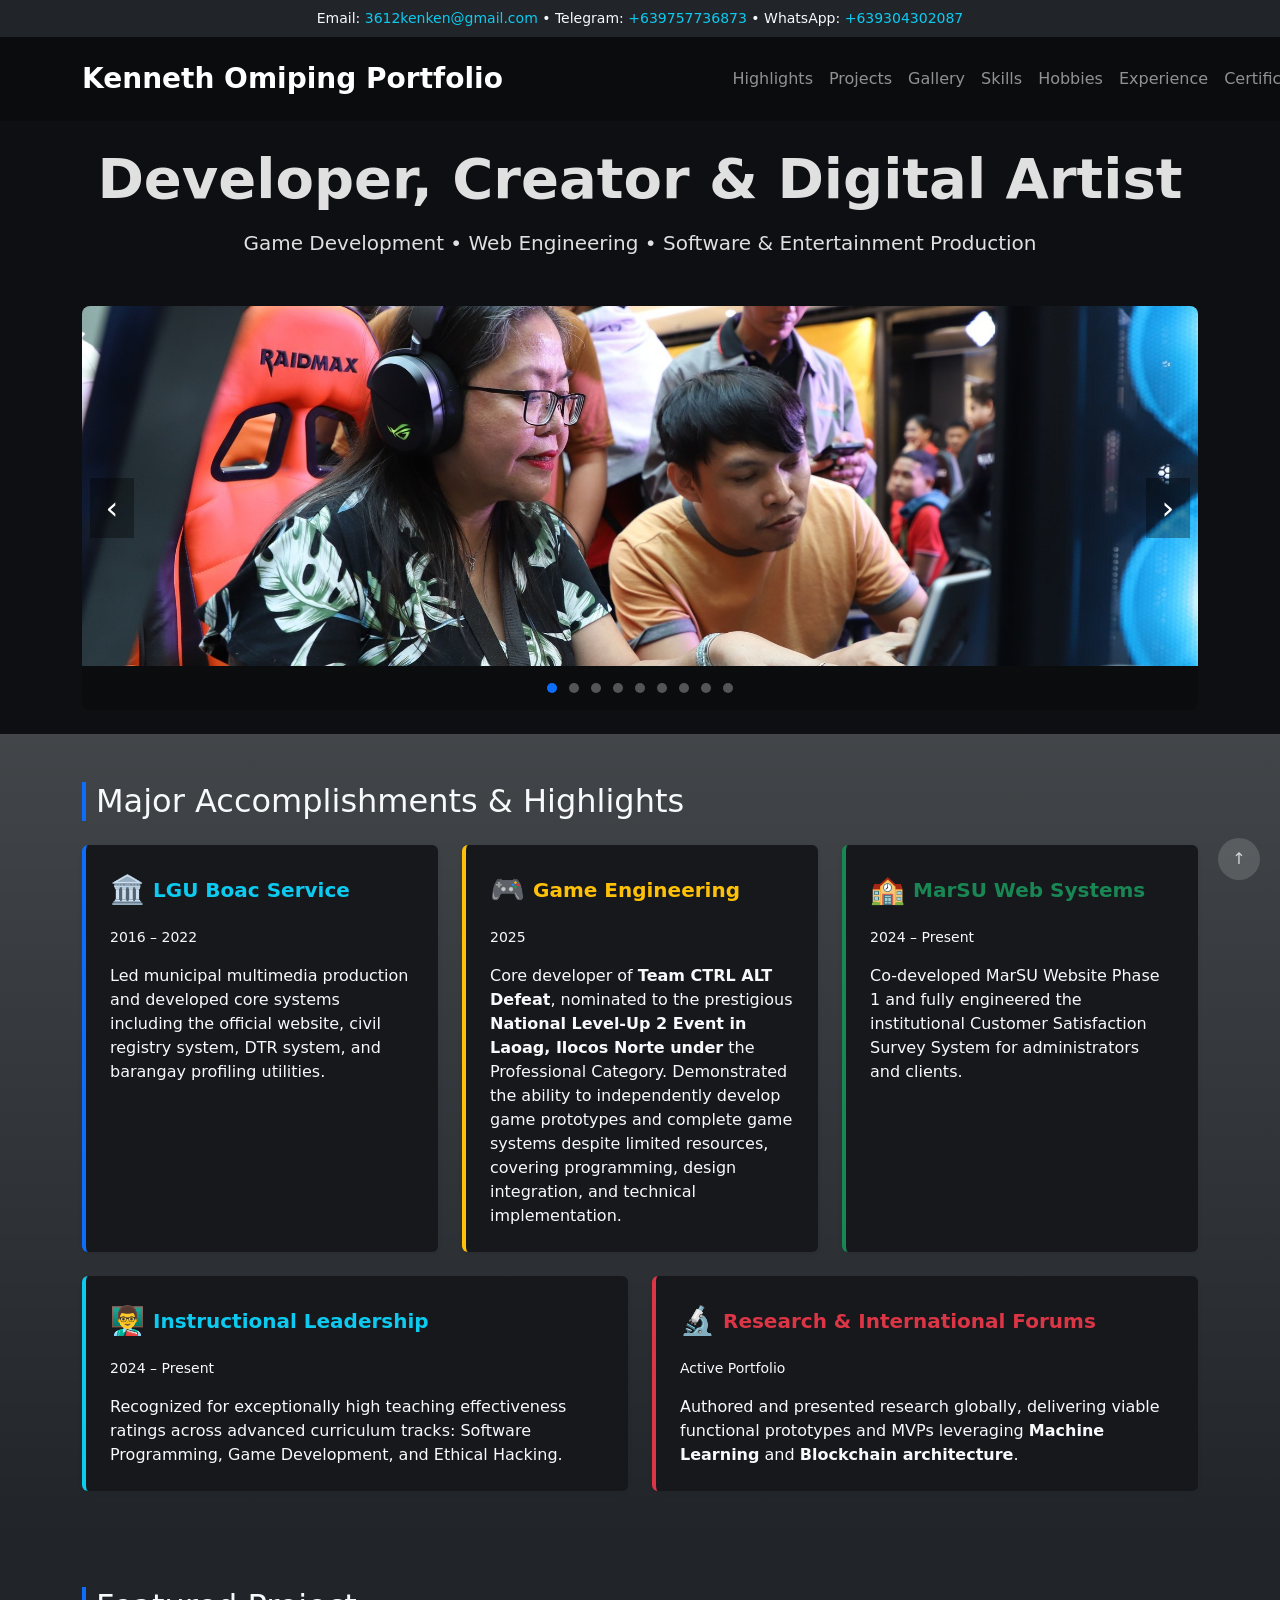
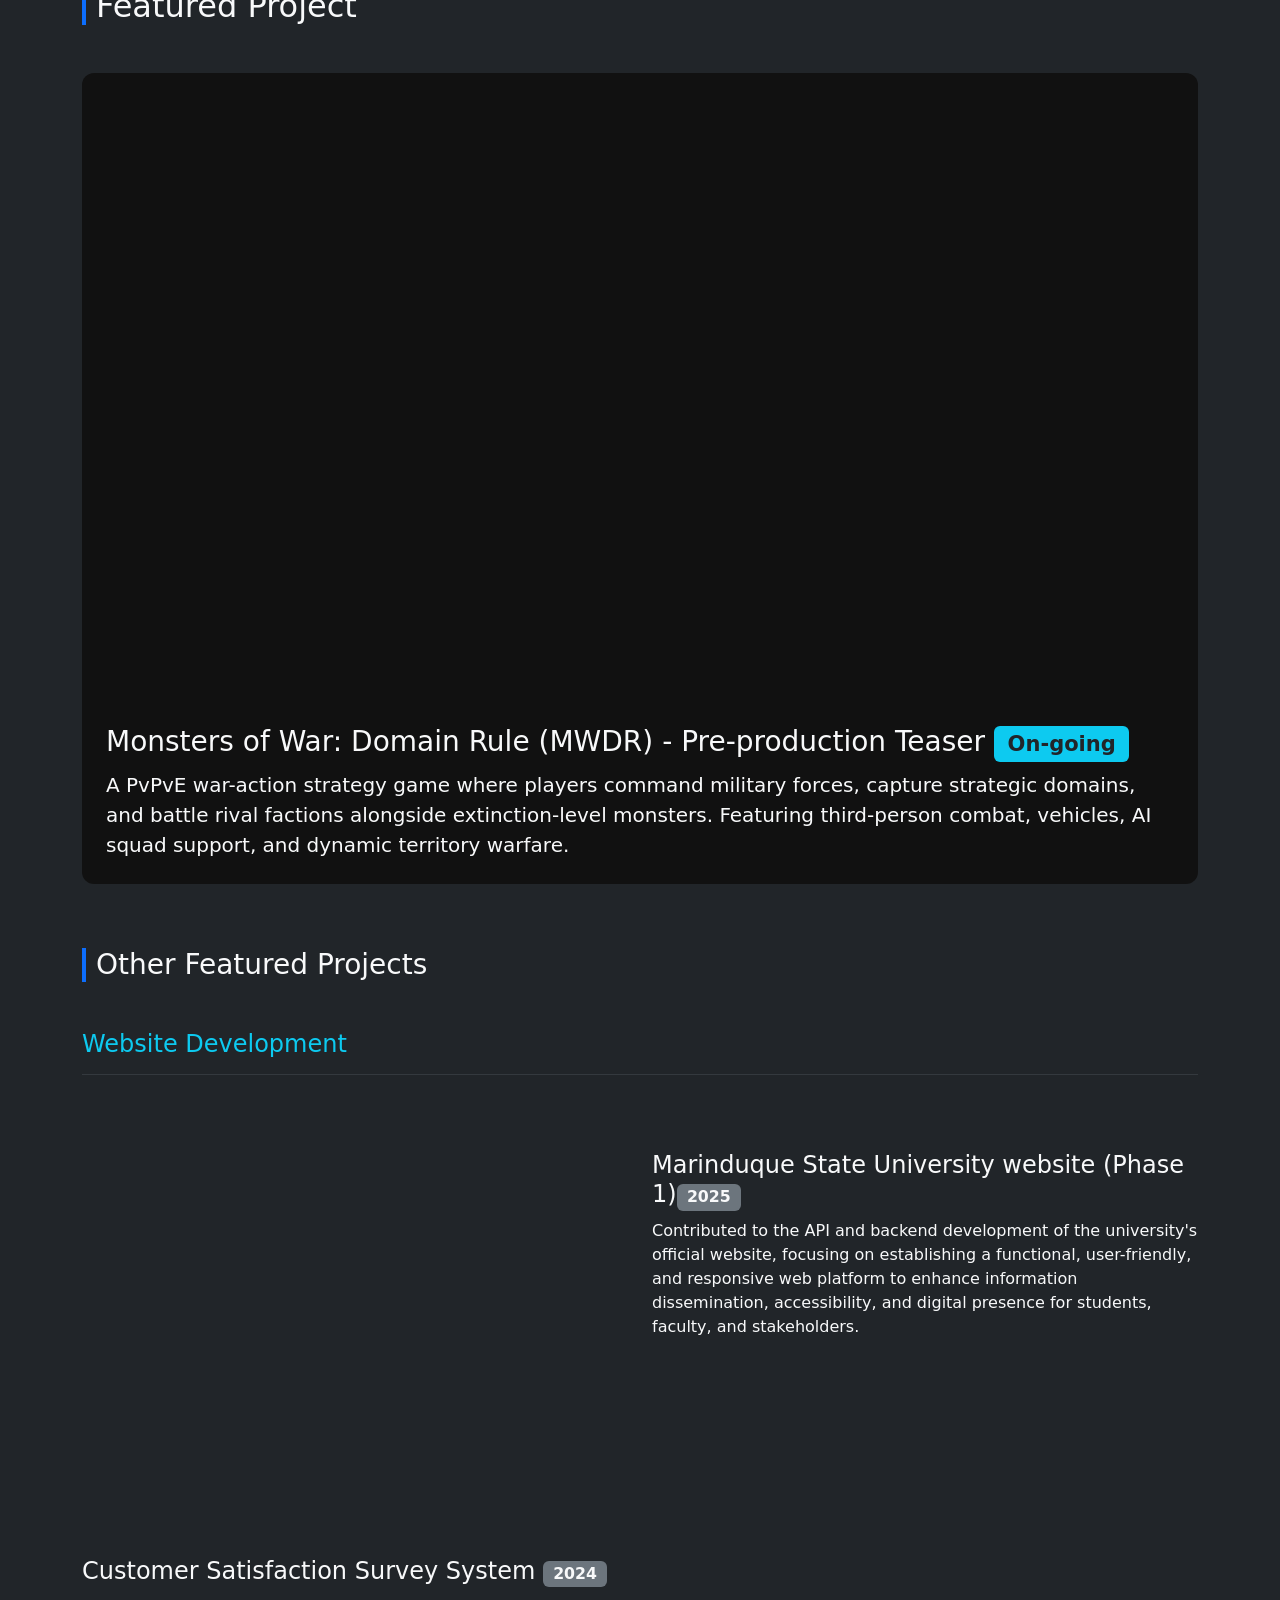
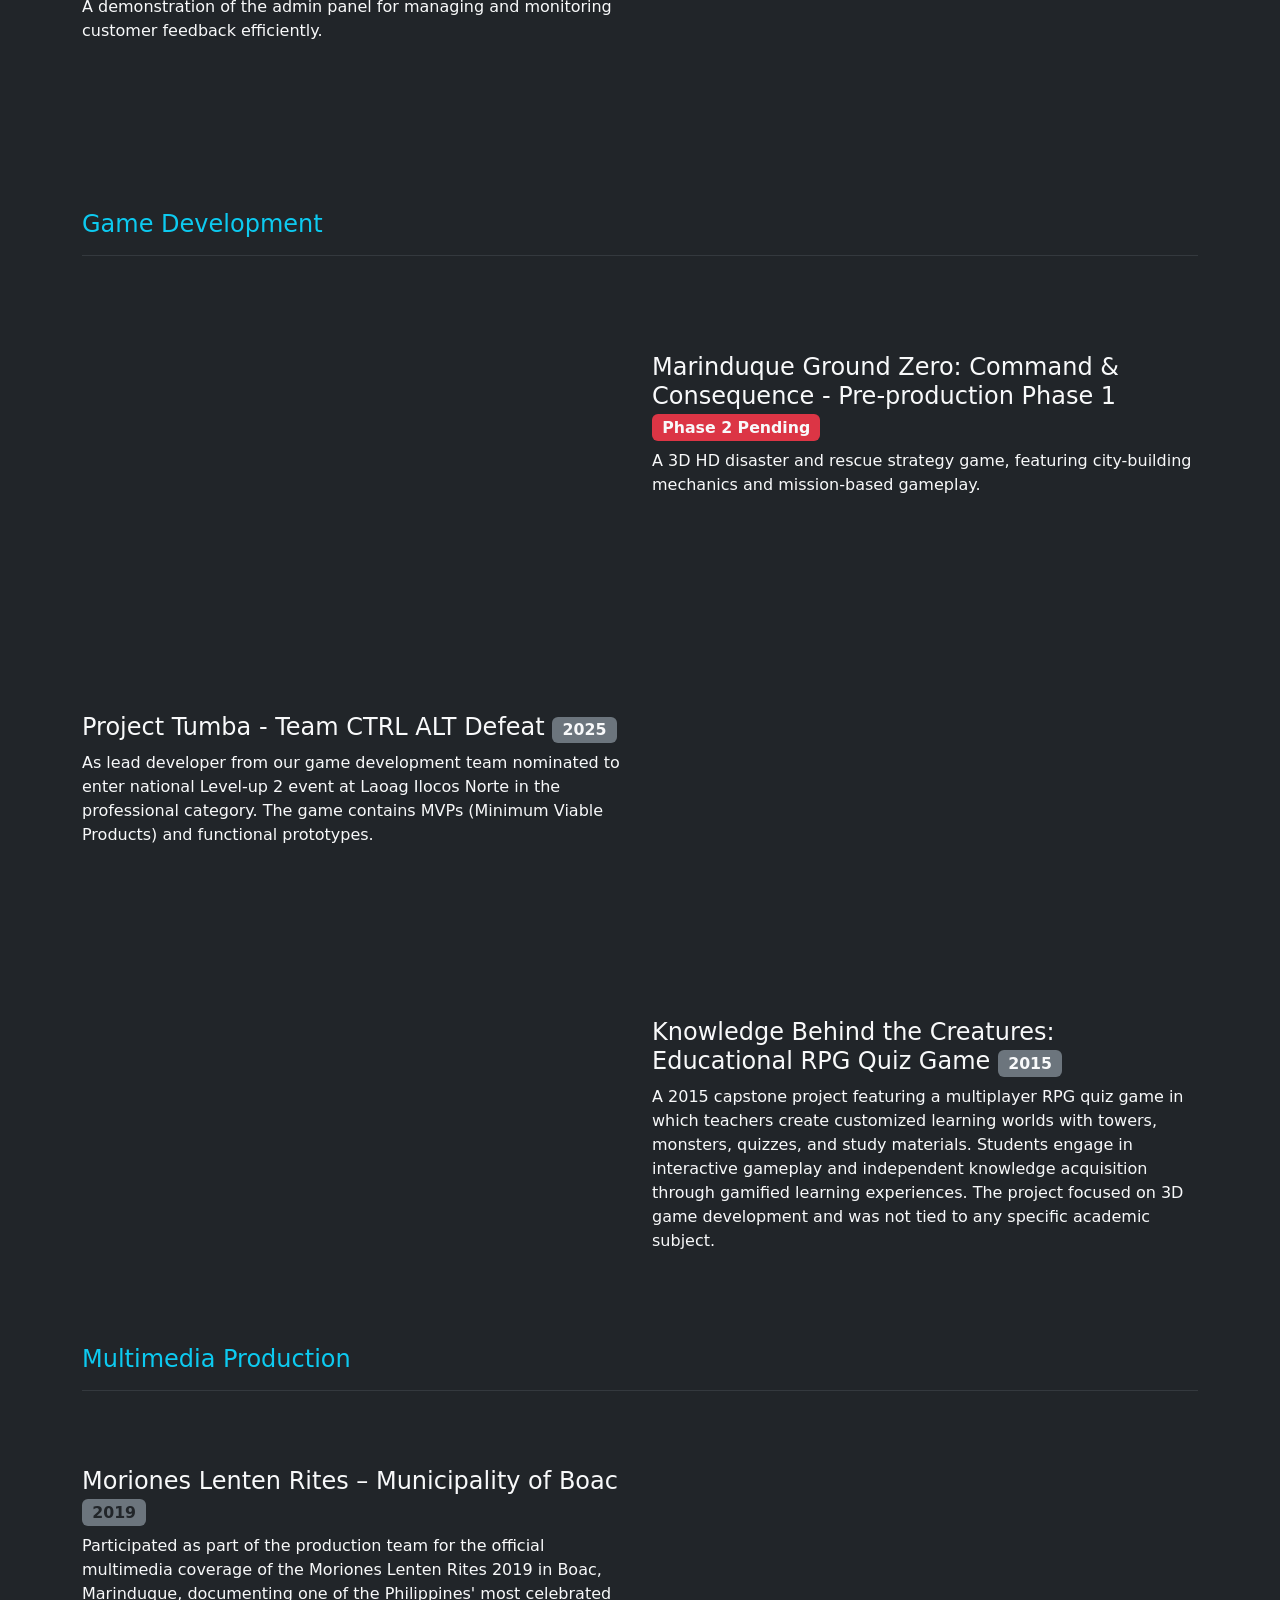
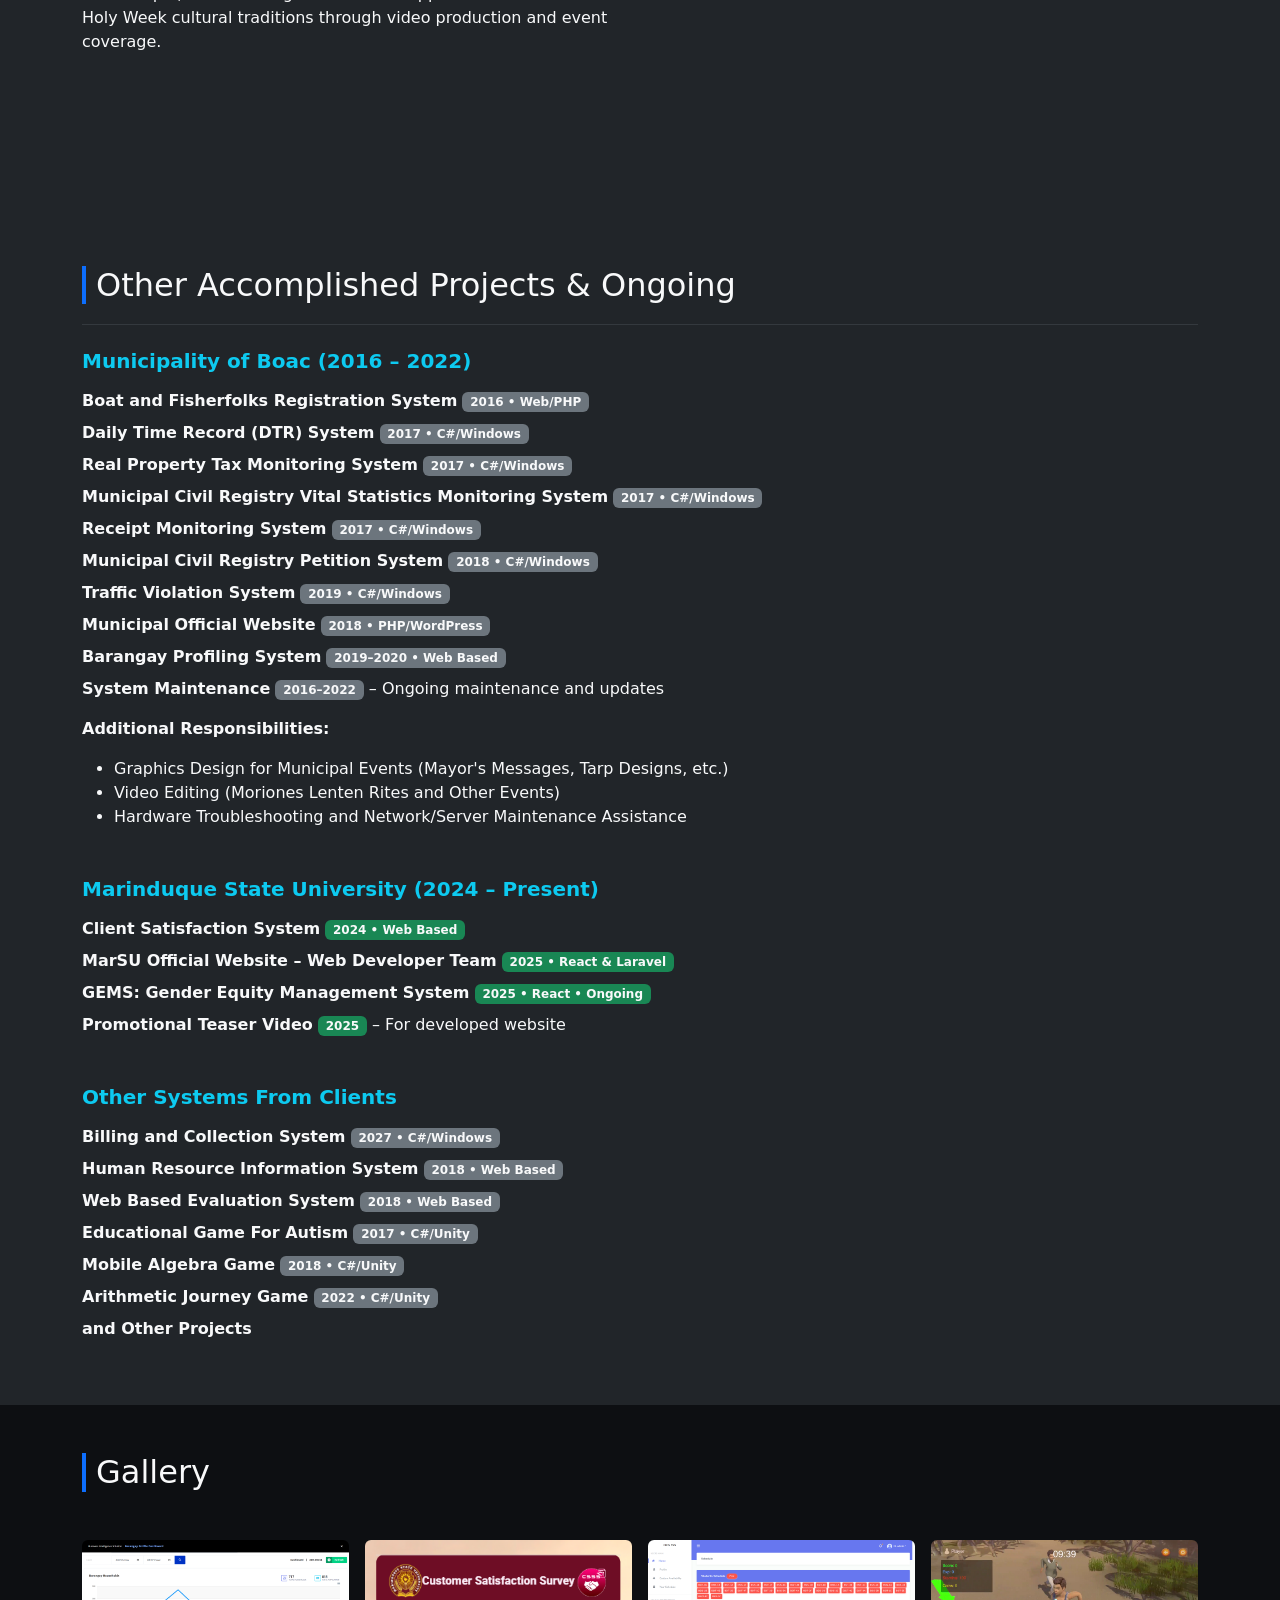
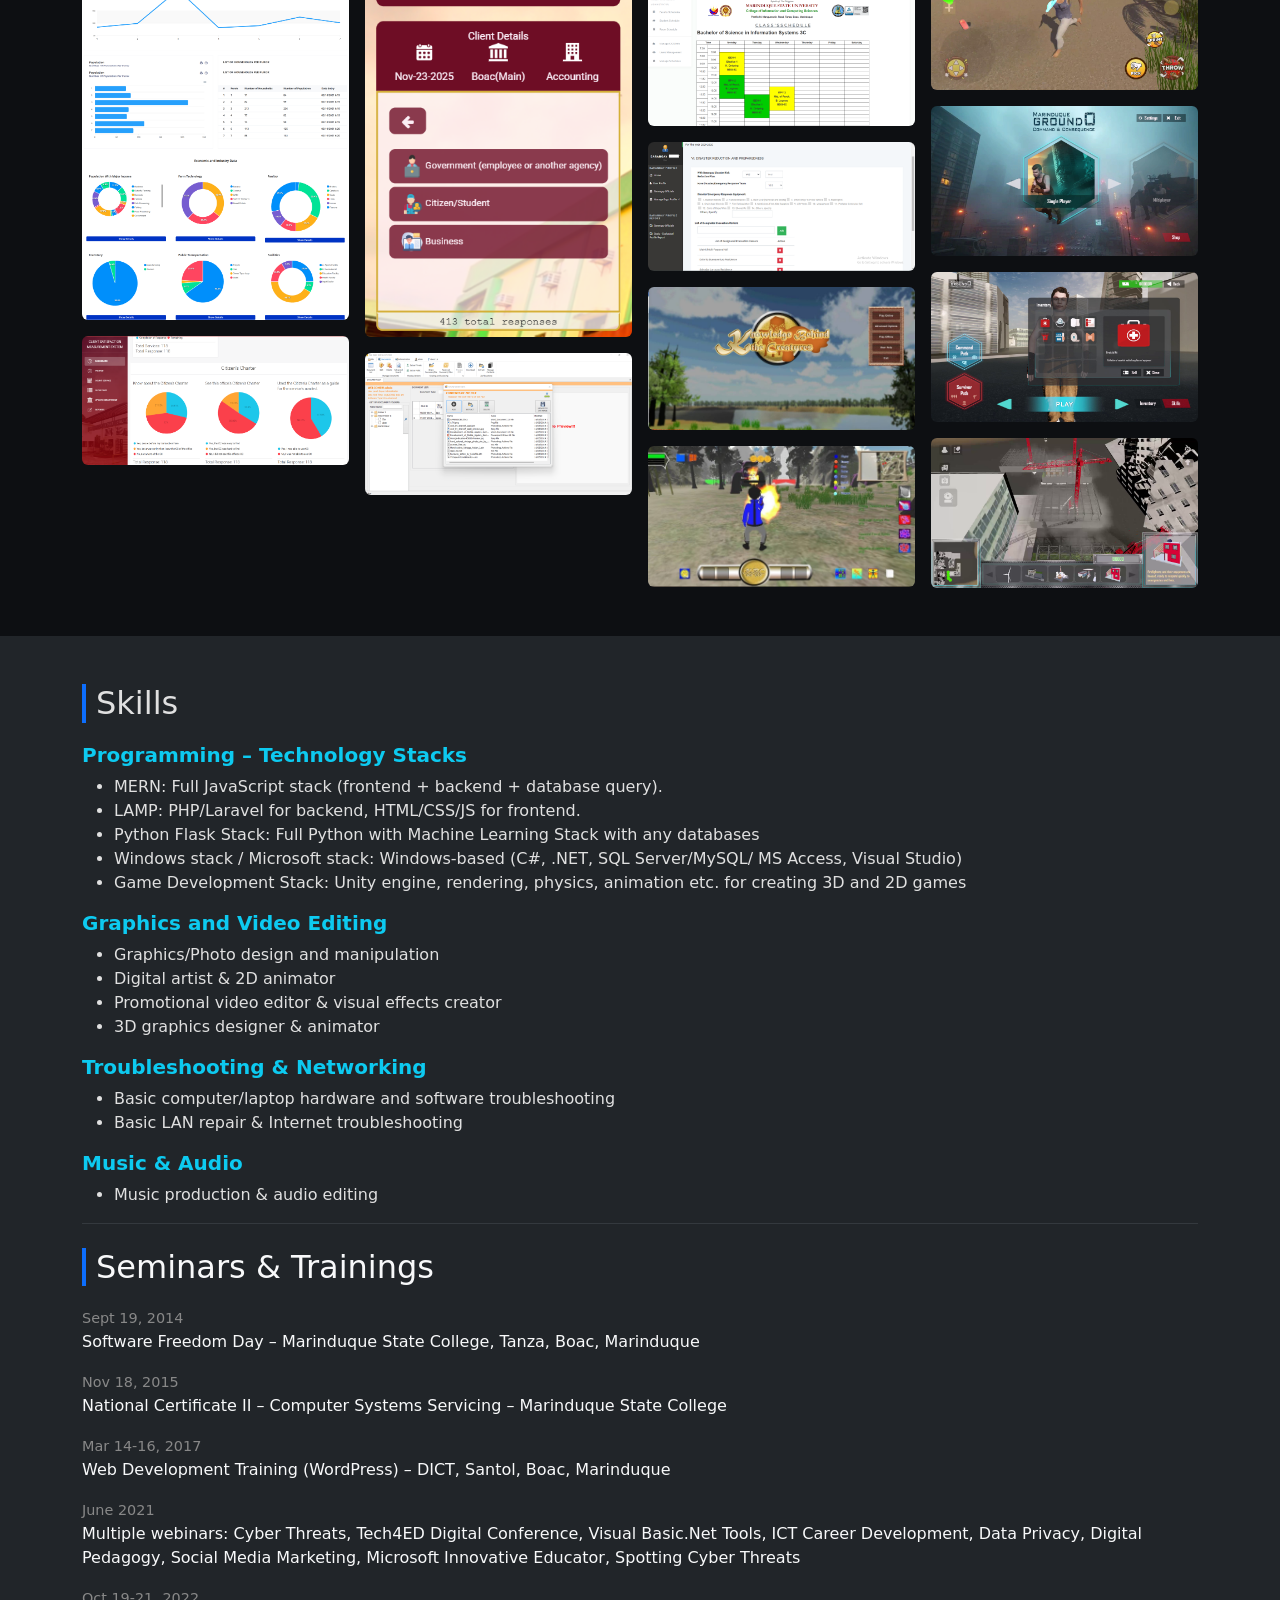
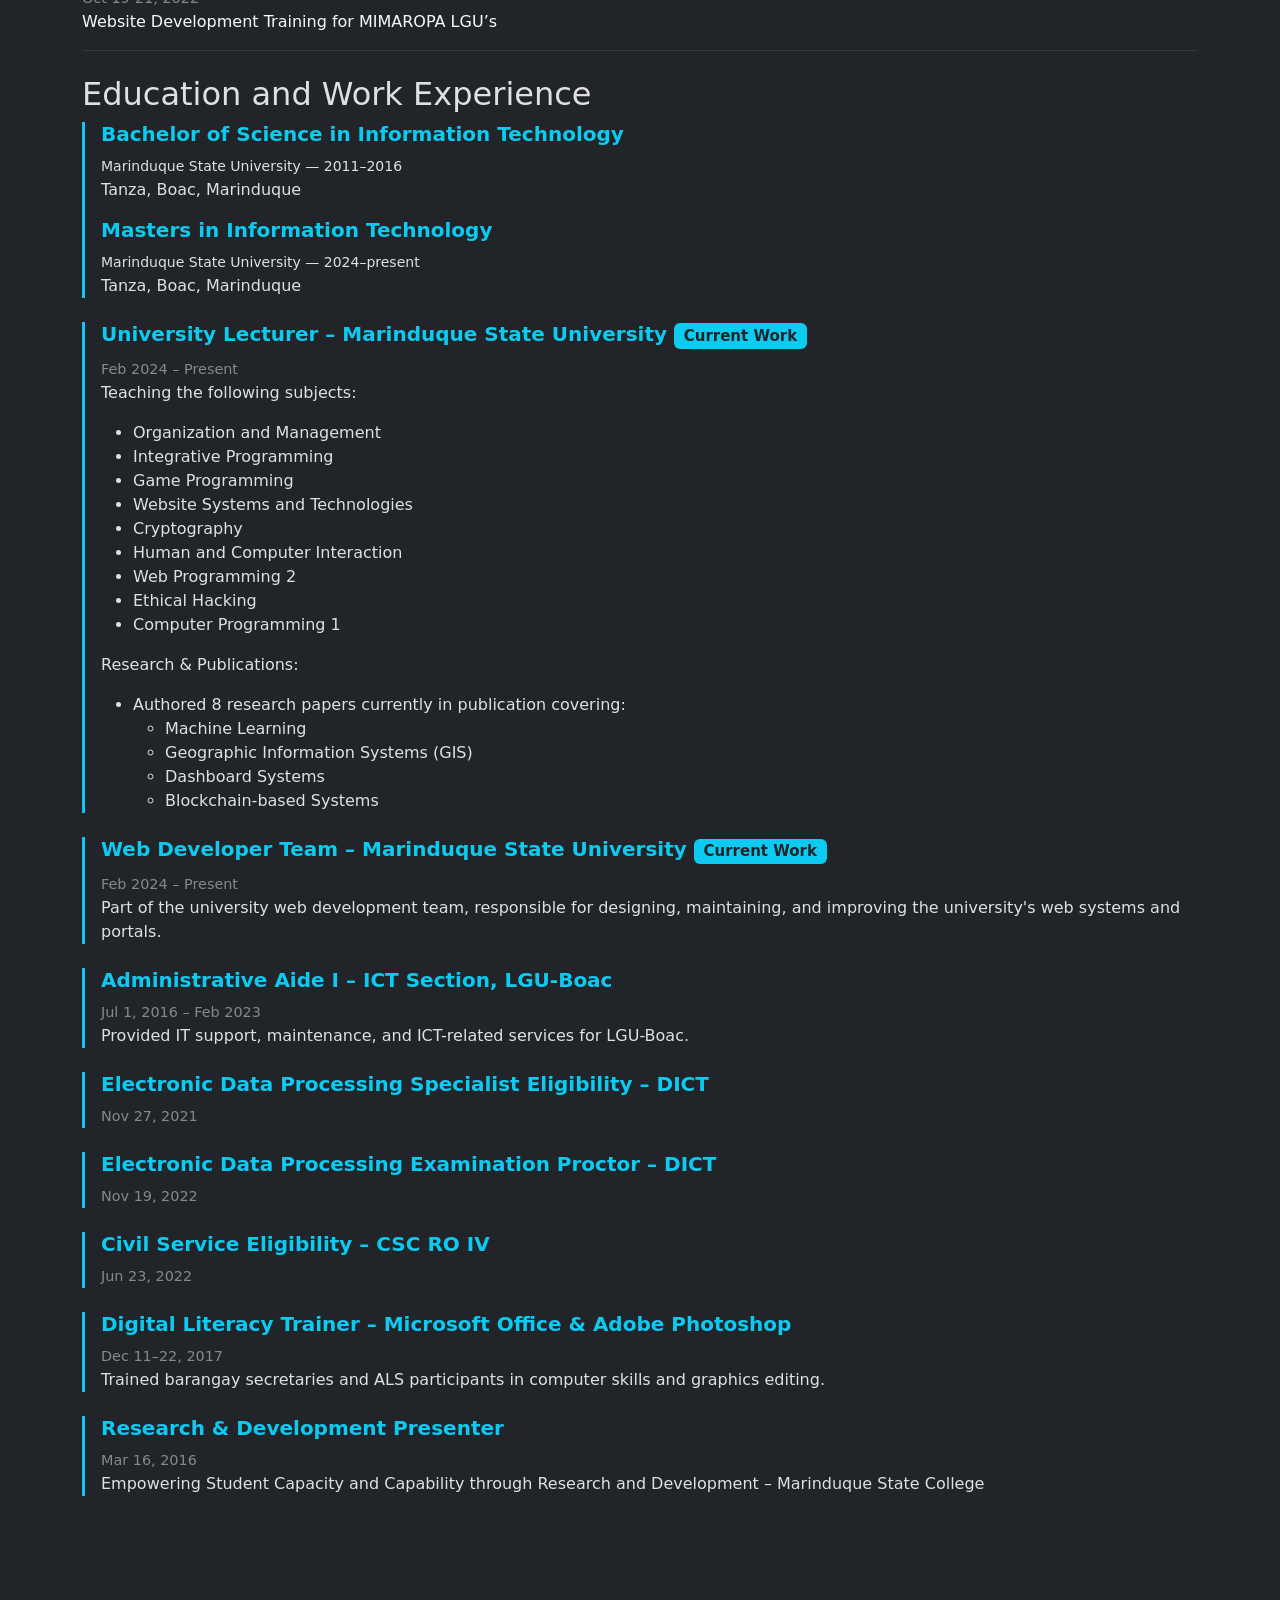
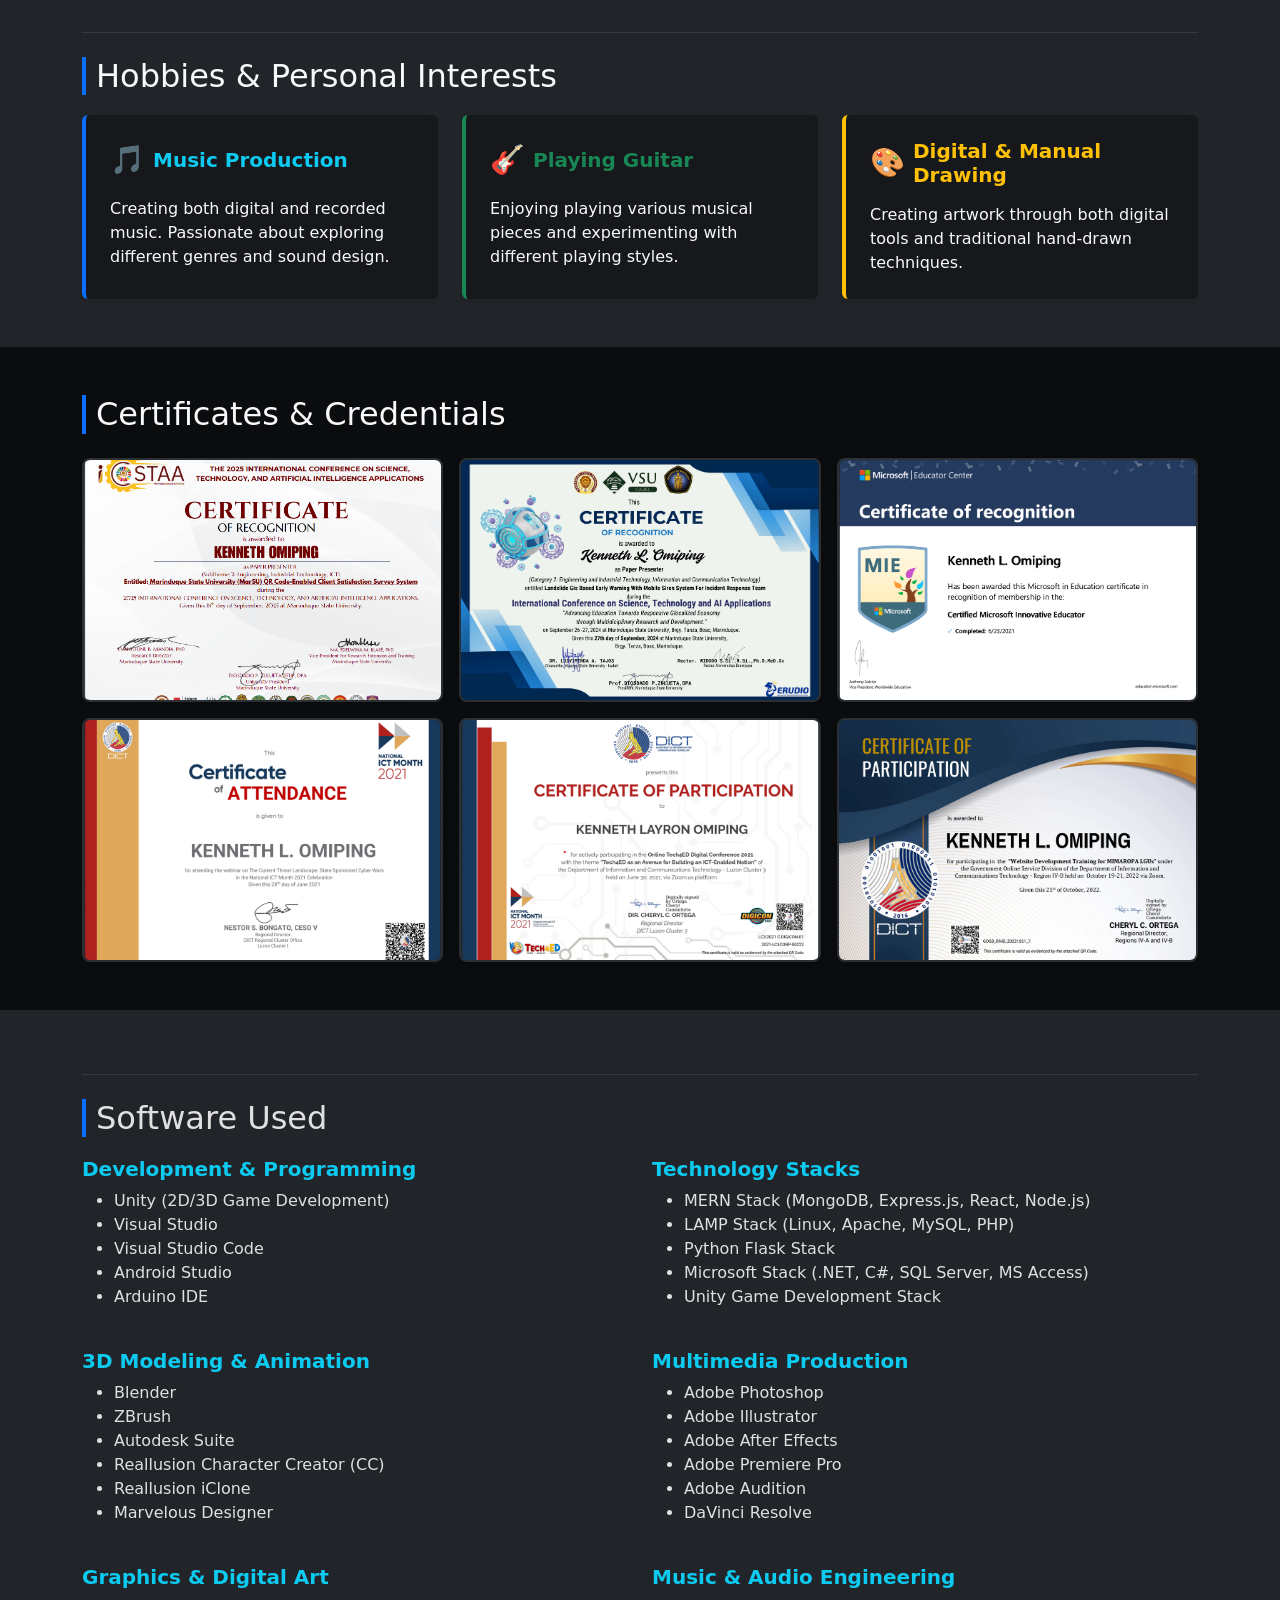
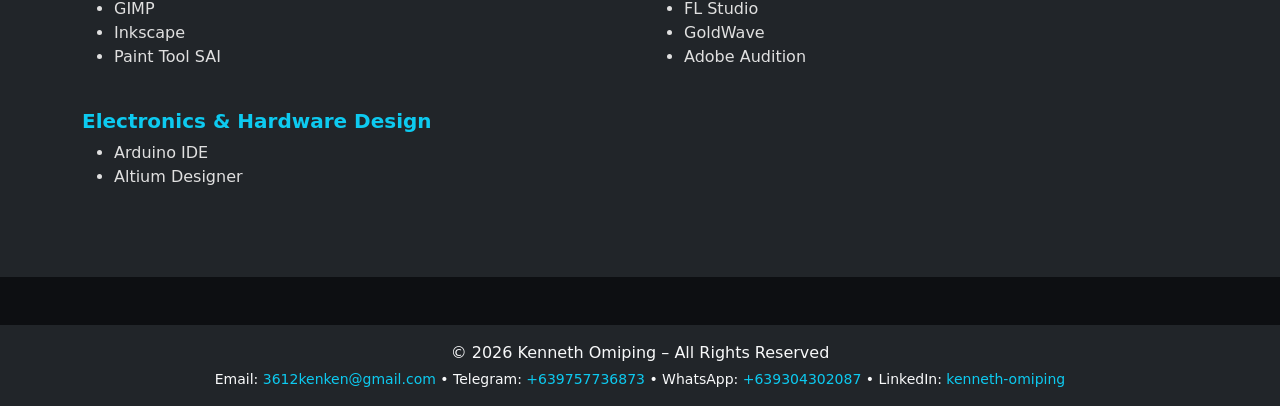
==== commit 273901f7: "Update index.html" ====
--- a/index.html
+++ b/index.html
@@ -13,7 +13,7 @@
 <body id="top">
 <div class="top-contact-bar bg-dark text-light py-2">
   <div class="container text-center small">
-    Email: <a href="mailto:3612kenken@gmail.com" class="text-info text-decoration-none">3612kenken@gmail.com</a> • Telegram: <a href="https://t.me/+639757736873" class="text-info text-decoration-none">+639757736873</a>
+    Email: <a href="mailto:3612kenken@gmail.com" class="text-info text-decoration-none">3612kenken@gmail.com</a> • Telegram: <a href="https://t.me/+639757736873" class="text-info text-decoration-none">+639757736873</a> • WhatsApp: <a href="https://wa.me/639304302087" class="text-info text-decoration-none">+639304302087</a>
   </div>
 </div>
 <div id="fb-root"></div>
@@ -632,7 +632,8 @@
 
 <footer class="text-center p-3 mt-5 bg-dark text-light">
   <p class="mb-1">&copy; 2026 Kenneth Omiping – All Rights Reserved</p>
-  <p class="small mb-0">Email: <a href="mailto:3612kenken@gmail.com" class="text-info text-decoration-none">3612kenken@gmail.com</a> • Telegram: <a href="https://t.me/+639757736873" class="text-info text-decoration-none">+639757736873</a> • LinkedIn: <a href="https://www.linkedin.com/in/kenneth-omiping-763500216/" class="text-info text-decoration-none">kenneth-omiping</a></p>
+  <p class="small mb-0">Email: <a href="mailto:3612kenken@gmail.com" class="text-info text-decoration-none">3612kenken@gmail.com</a> • Telegram: <a href="https://t.me/+639757736873" class="text-info text-decoration-none">+639757736873</a> • WhatsApp: <a href="https://wa.me/639304302087" class="text-info text-decoration-none">+639304302087</a> • LinkedIn: <a href="https://www.linkedin.com/in/kenneth-omiping-763500216/" class="text-info text-decoration-none">kenneth-omiping</a></p>
+
 </footer>
 
 <script src="https://cdn.jsdelivr.net/npm/bootstrap@5.3.3/dist/js/bootstrap.bundle.min.js"></script>
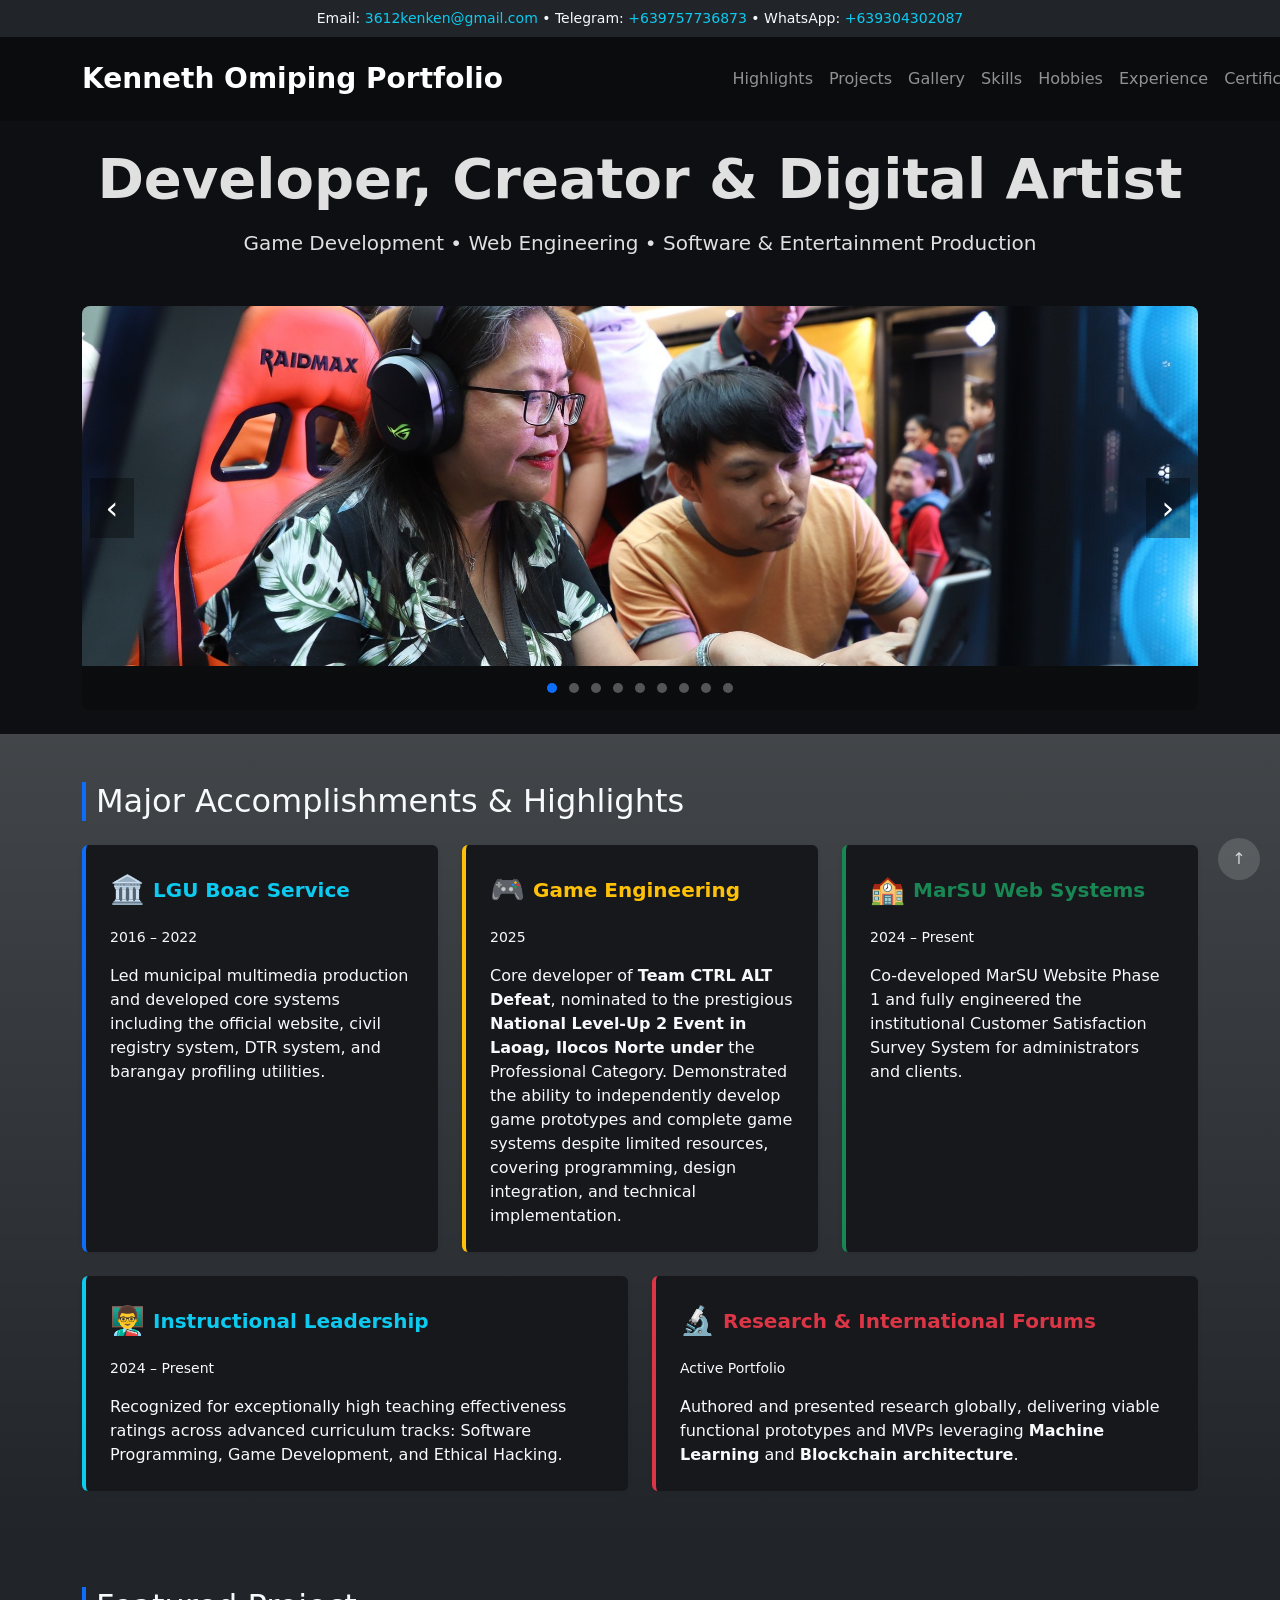
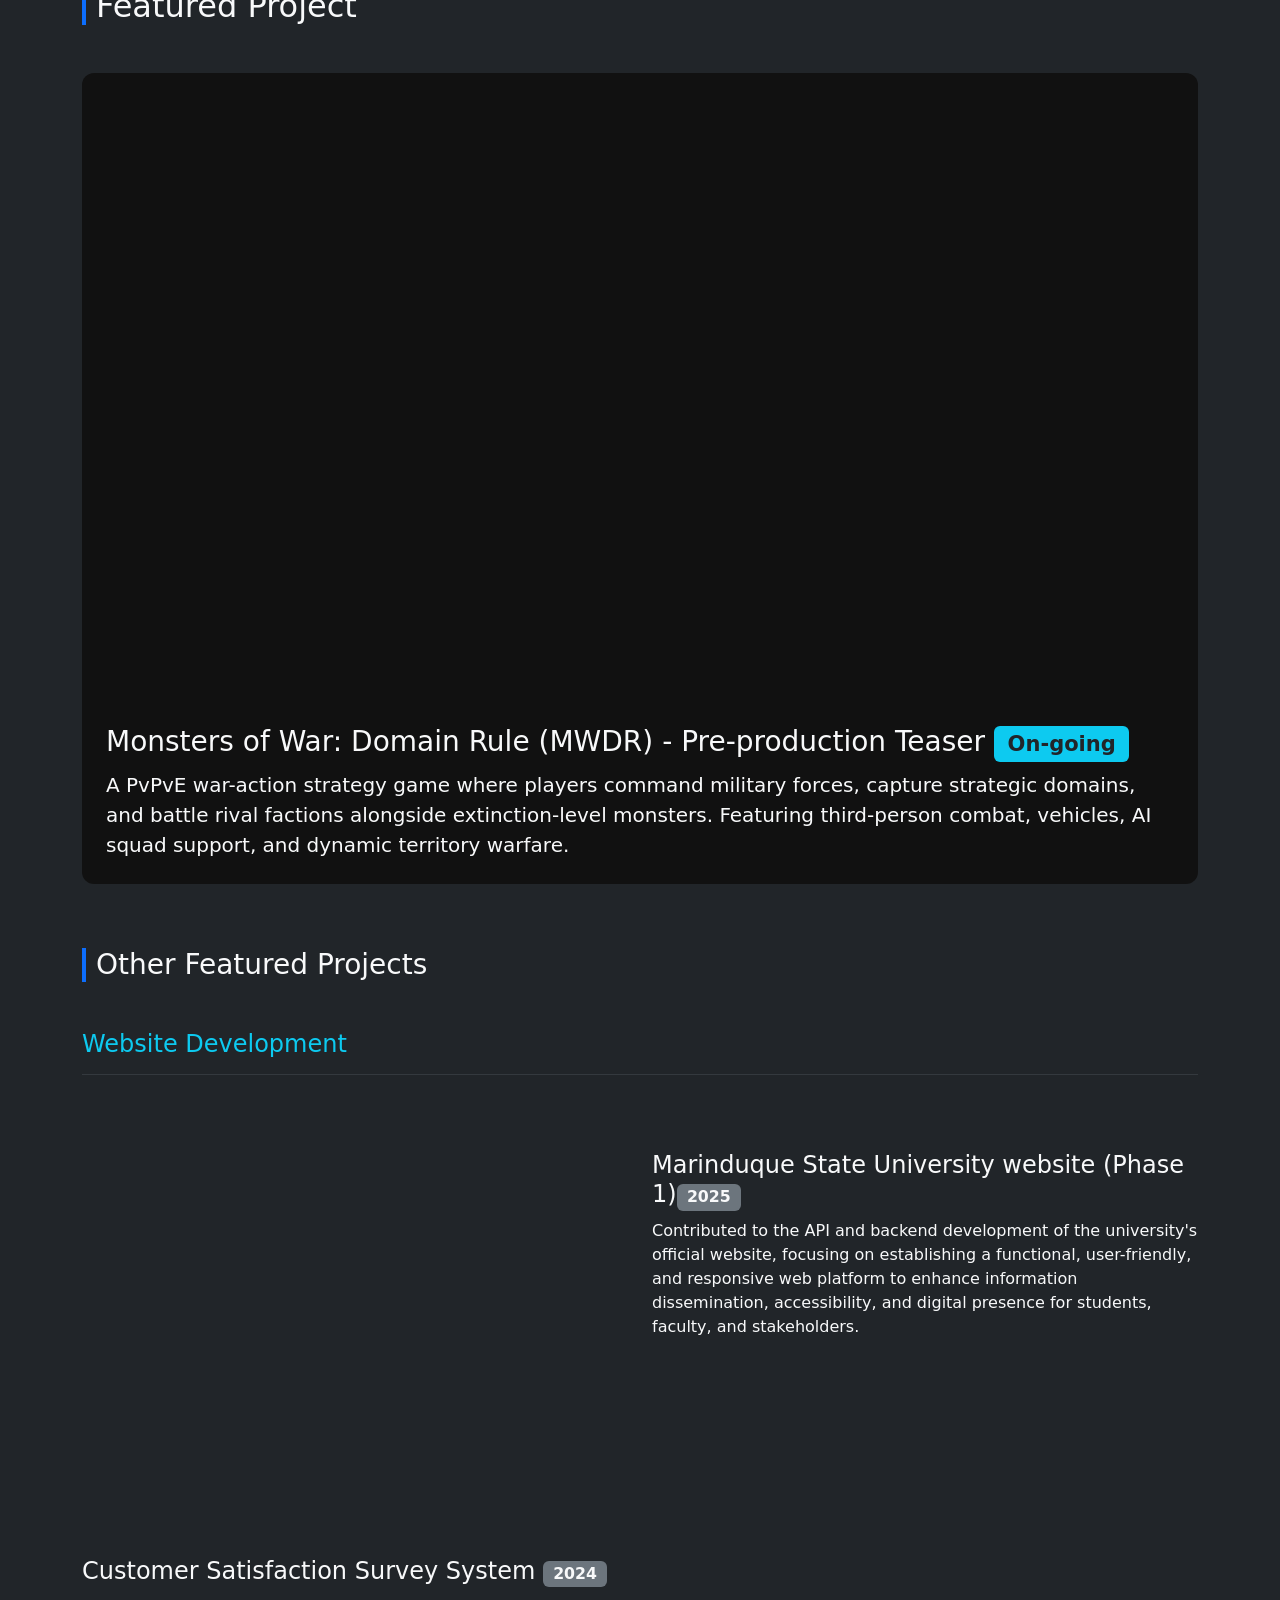
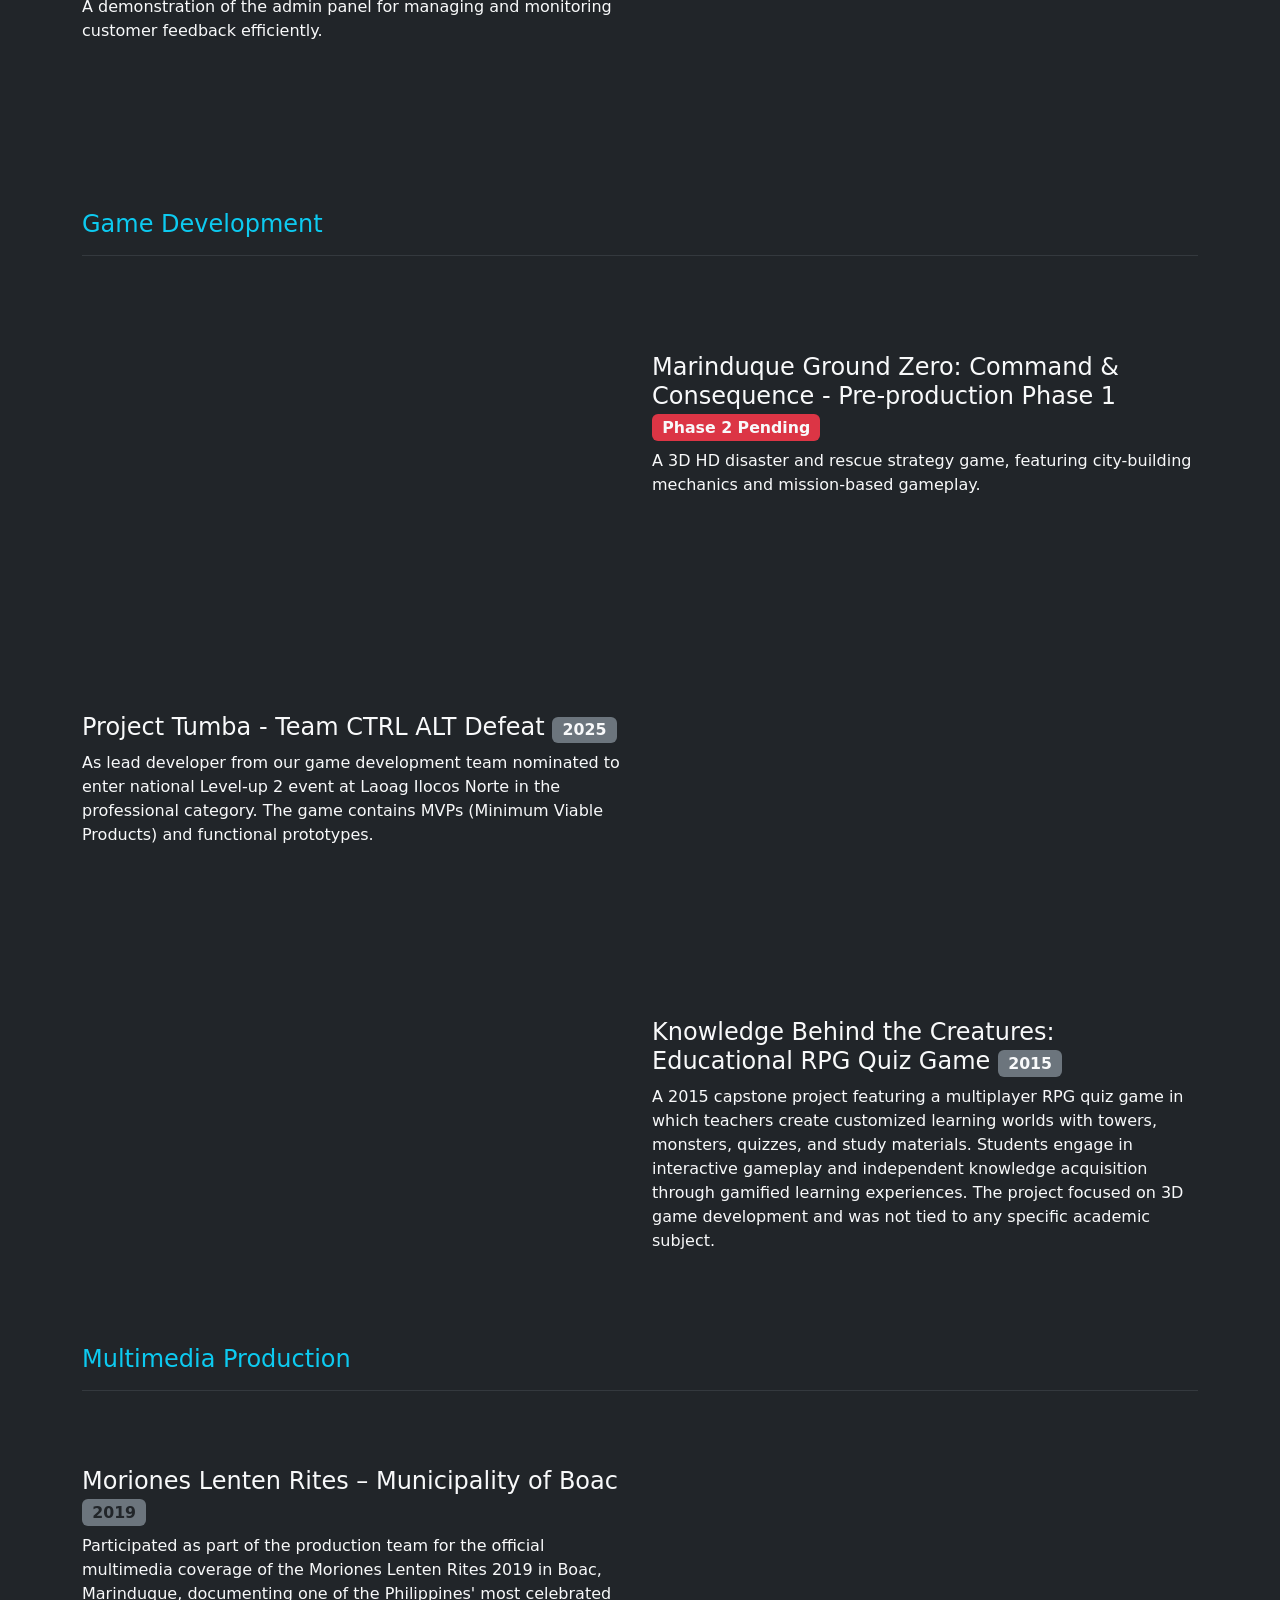
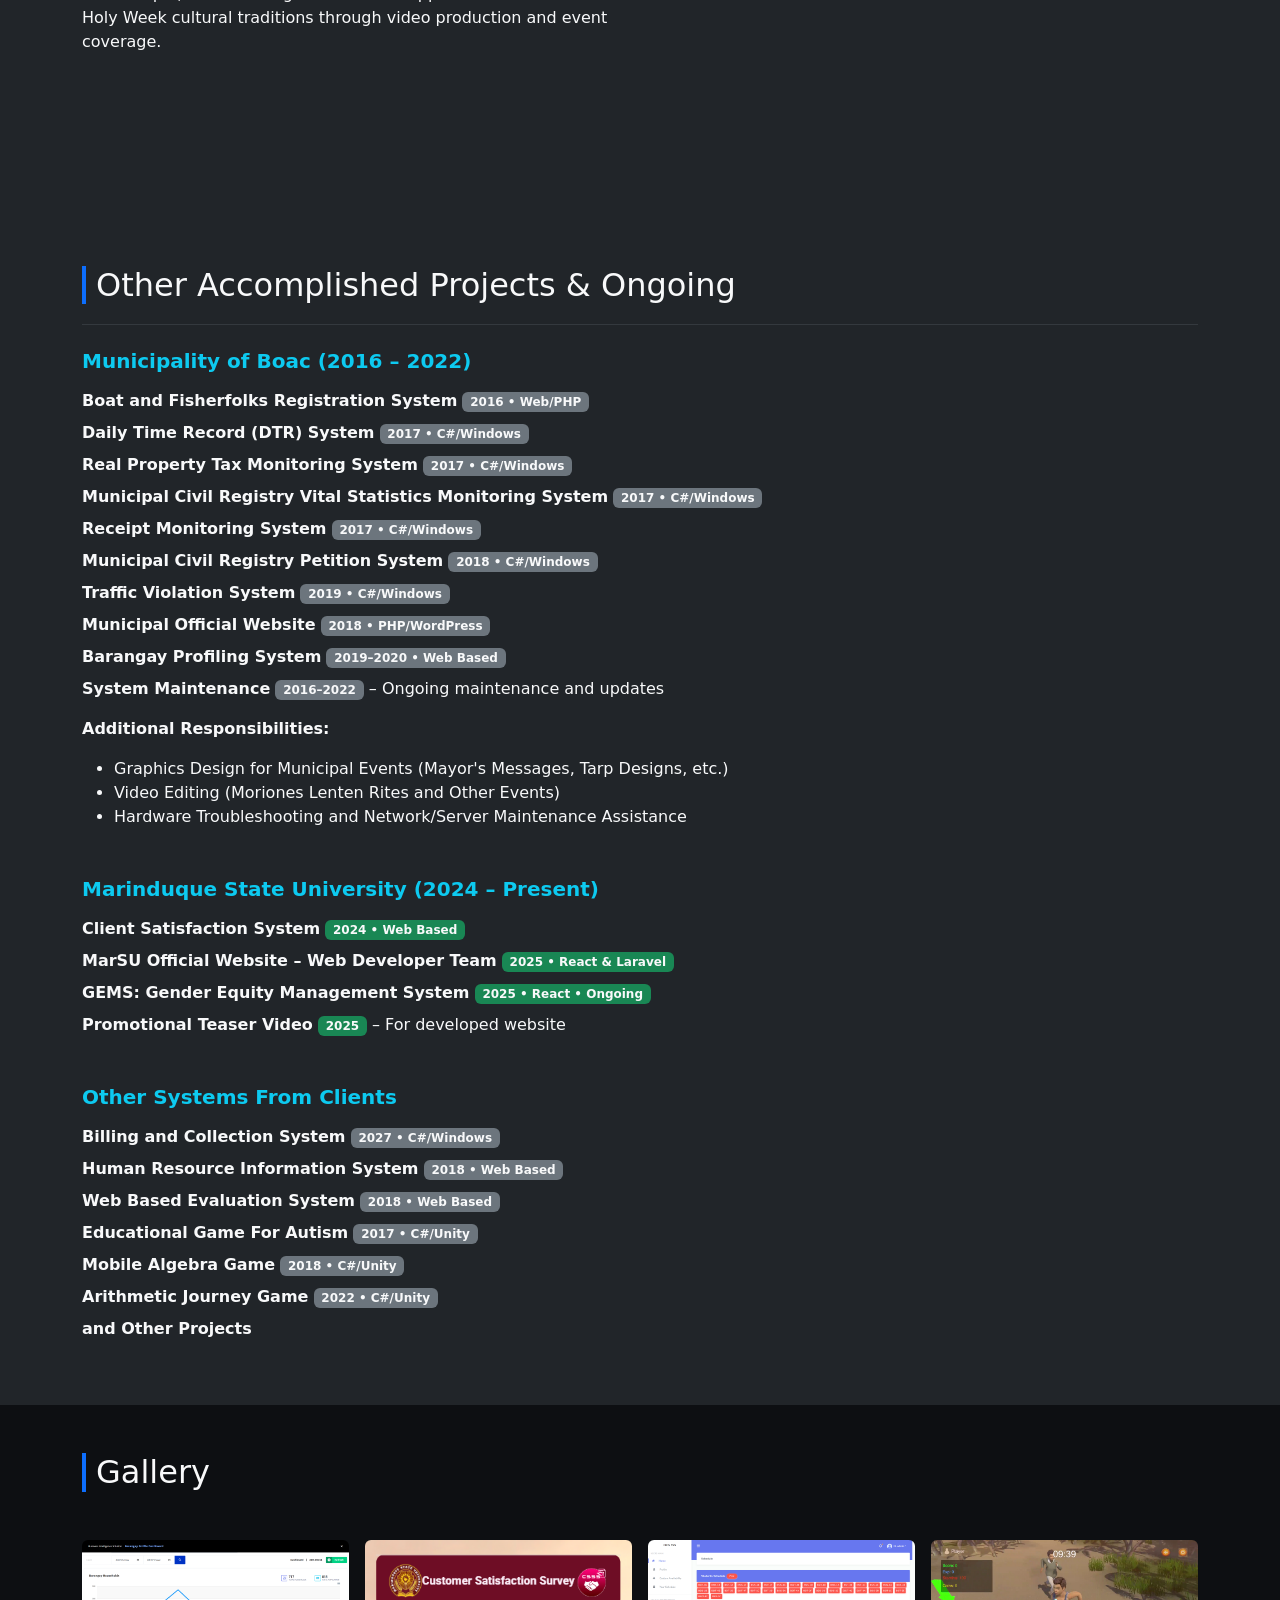
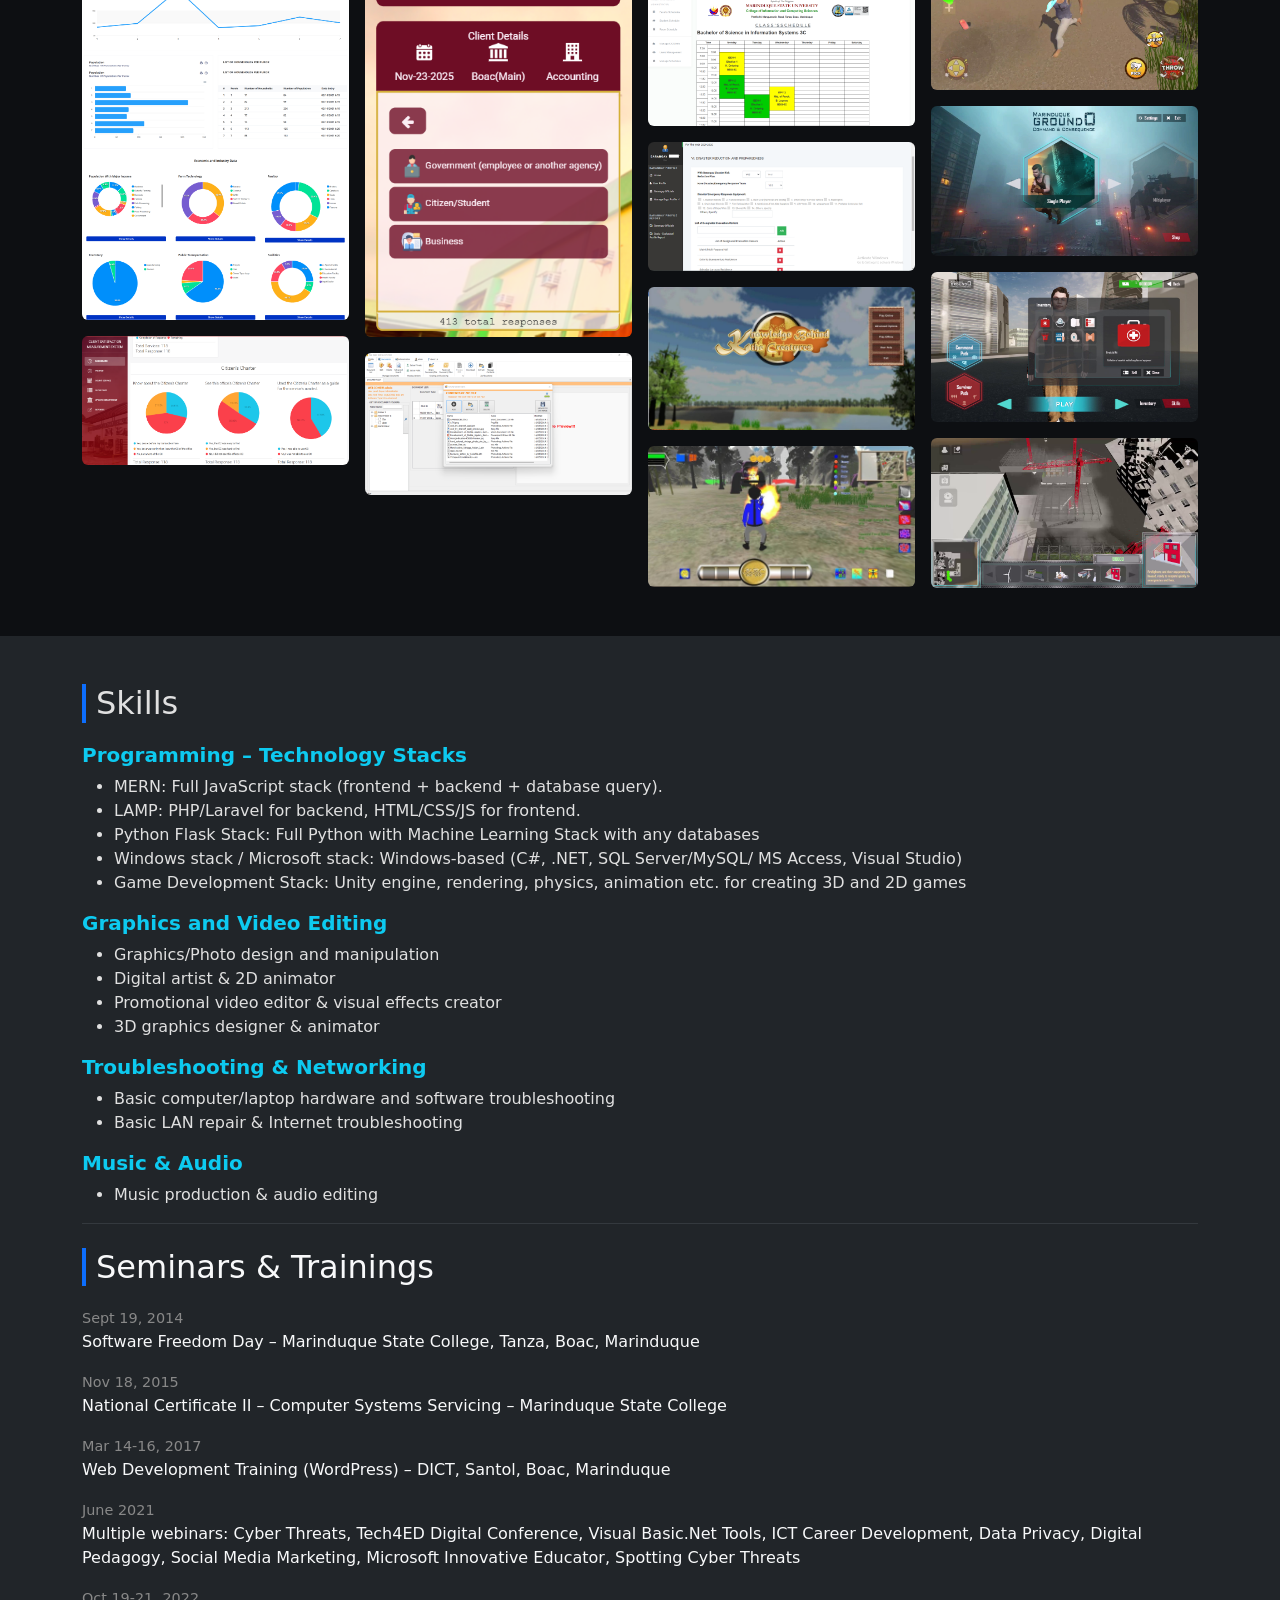
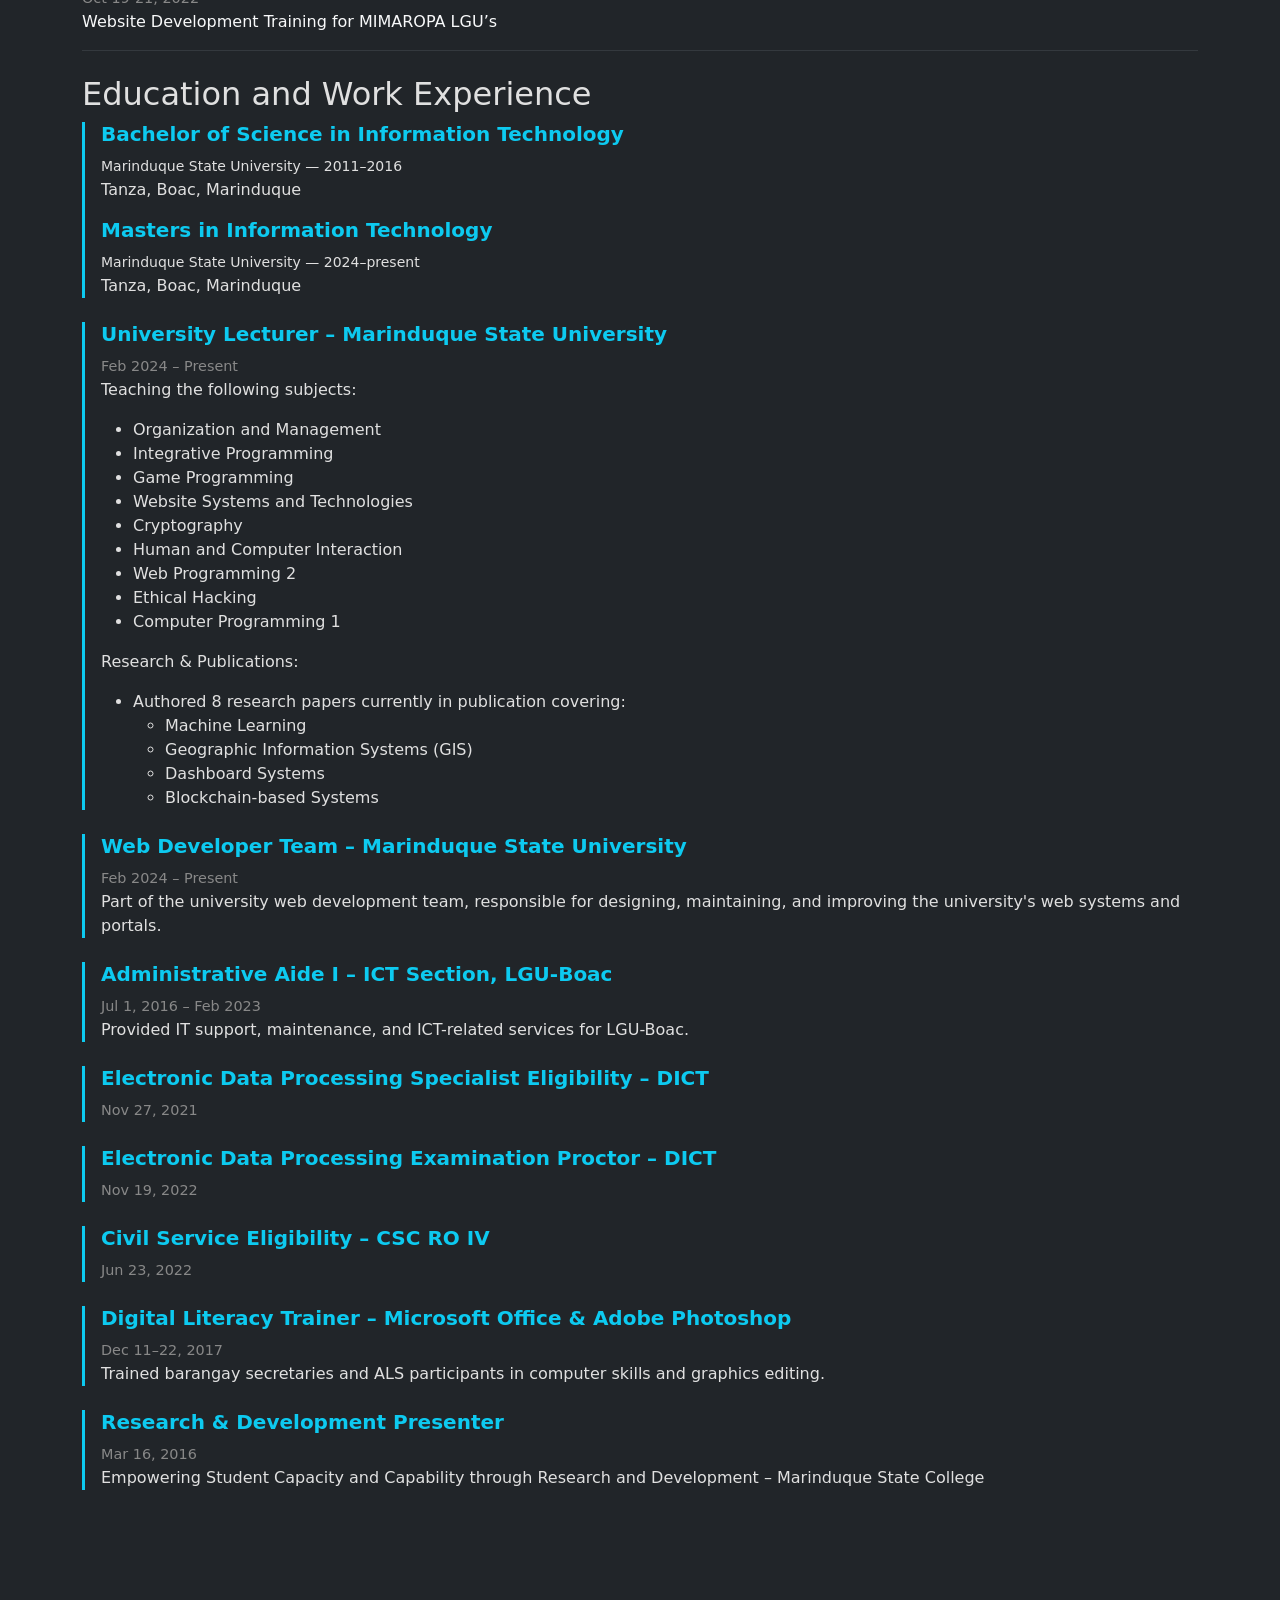
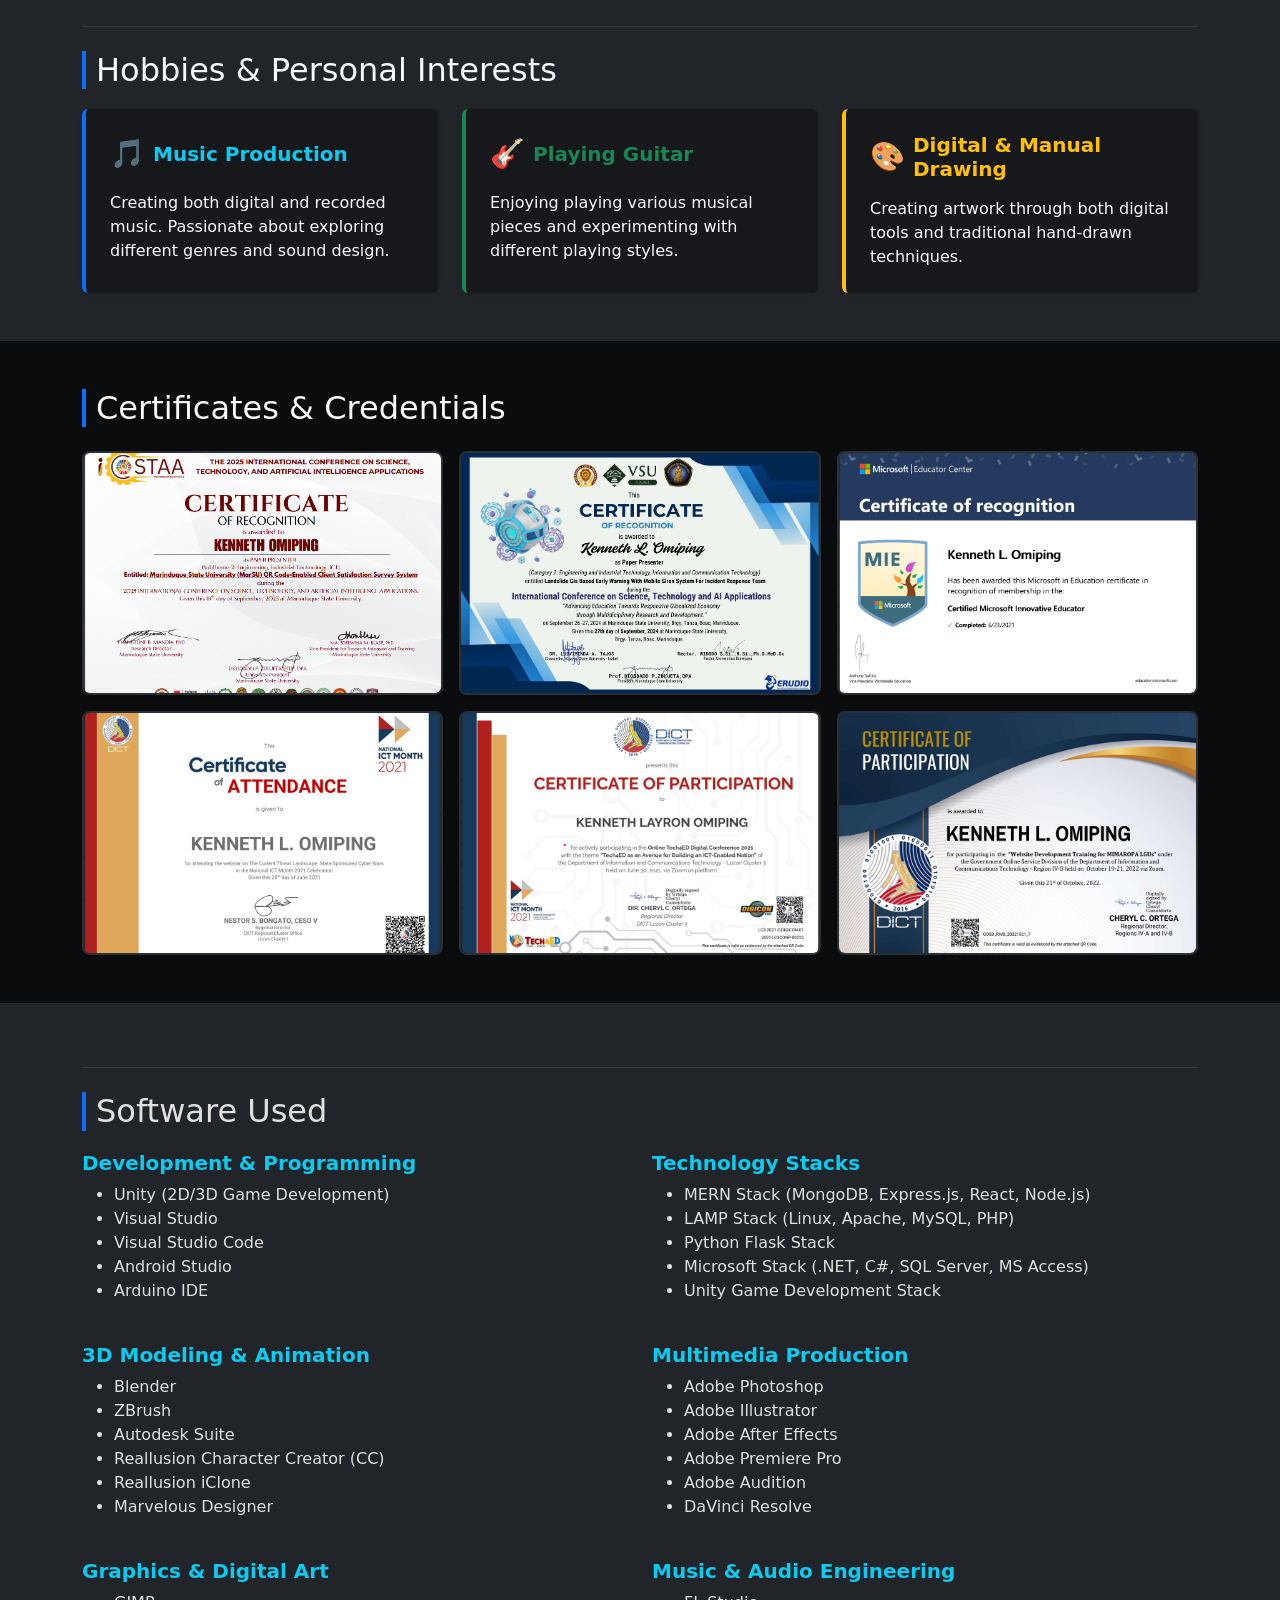
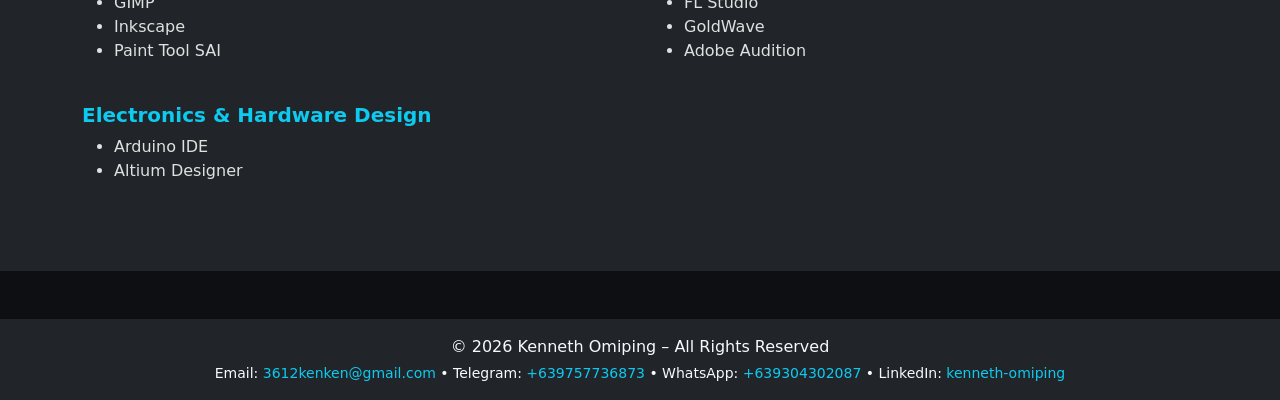
==== commit 90fa9974: "Update index.html" ====
--- a/index.html
+++ b/index.html
@@ -414,7 +414,7 @@
       <p>Tanza, Boac, Marinduque</p>
     </div>
     <div class="timeline-item border-start border-3 border-info ps-3 mb-4">
-      <h5 class="fw-bold text-info">University Lecturer – Marinduque State University <span class="badge bg-info text-dark">Current Work</span></h5>
+      <h5 class="fw-bold text-info">University Lecturer – Marinduque State University </h5>
       <span class="timeline-date">Feb 2024 – Present</span>
       <p>Teaching the following subjects:</p>
       <ul>
@@ -441,7 +441,7 @@
     </div>
 
     <div class="timeline-item border-start border-3 border-info ps-3 mb-4">
-      <h5 class="fw-bold text-info">Web Developer Team – Marinduque State University <span class="badge bg-info text-dark">Current Work</span></h5>
+      <h5 class="fw-bold text-info">Web Developer Team – Marinduque State University</h5>
       <span class="timeline-date">Feb 2024 – Present</span>
       <p>Part of the university web development team, responsible for designing, maintaining, and improving the university's web systems and portals.</p>
     </div>
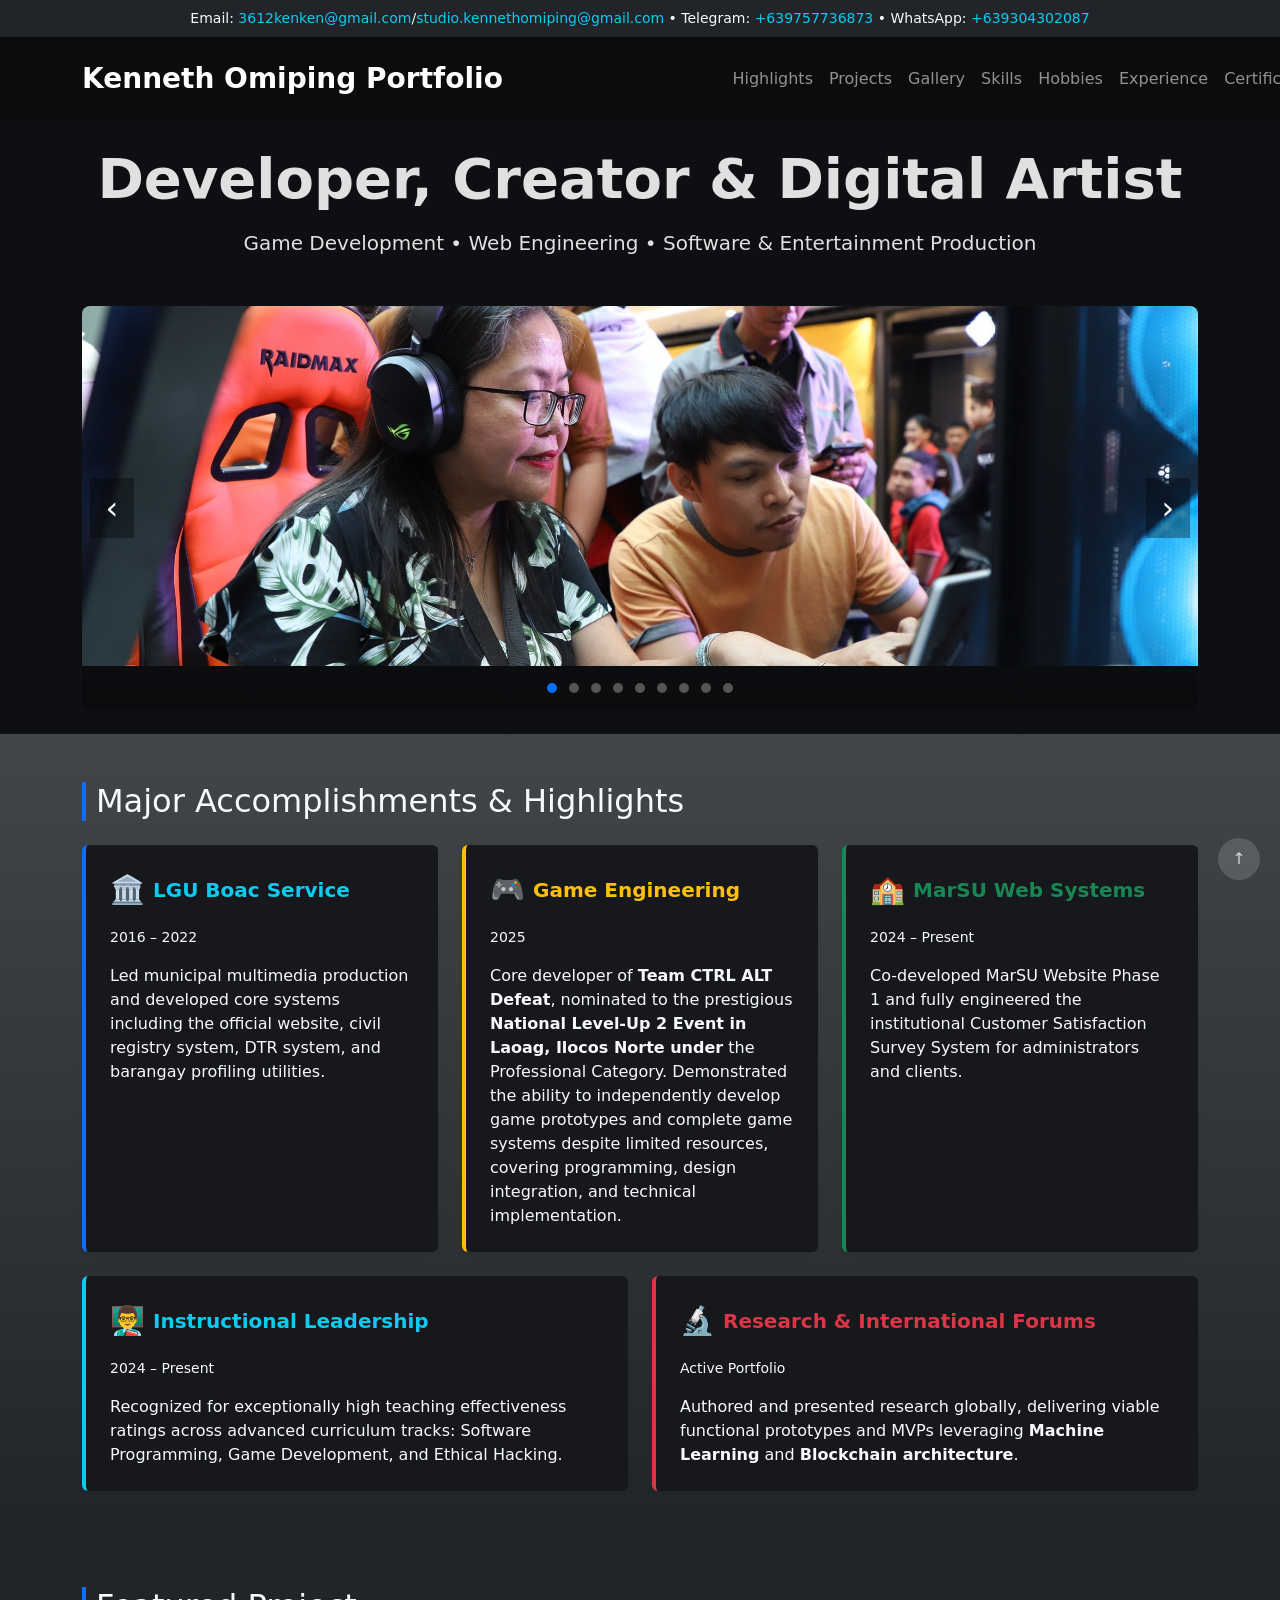
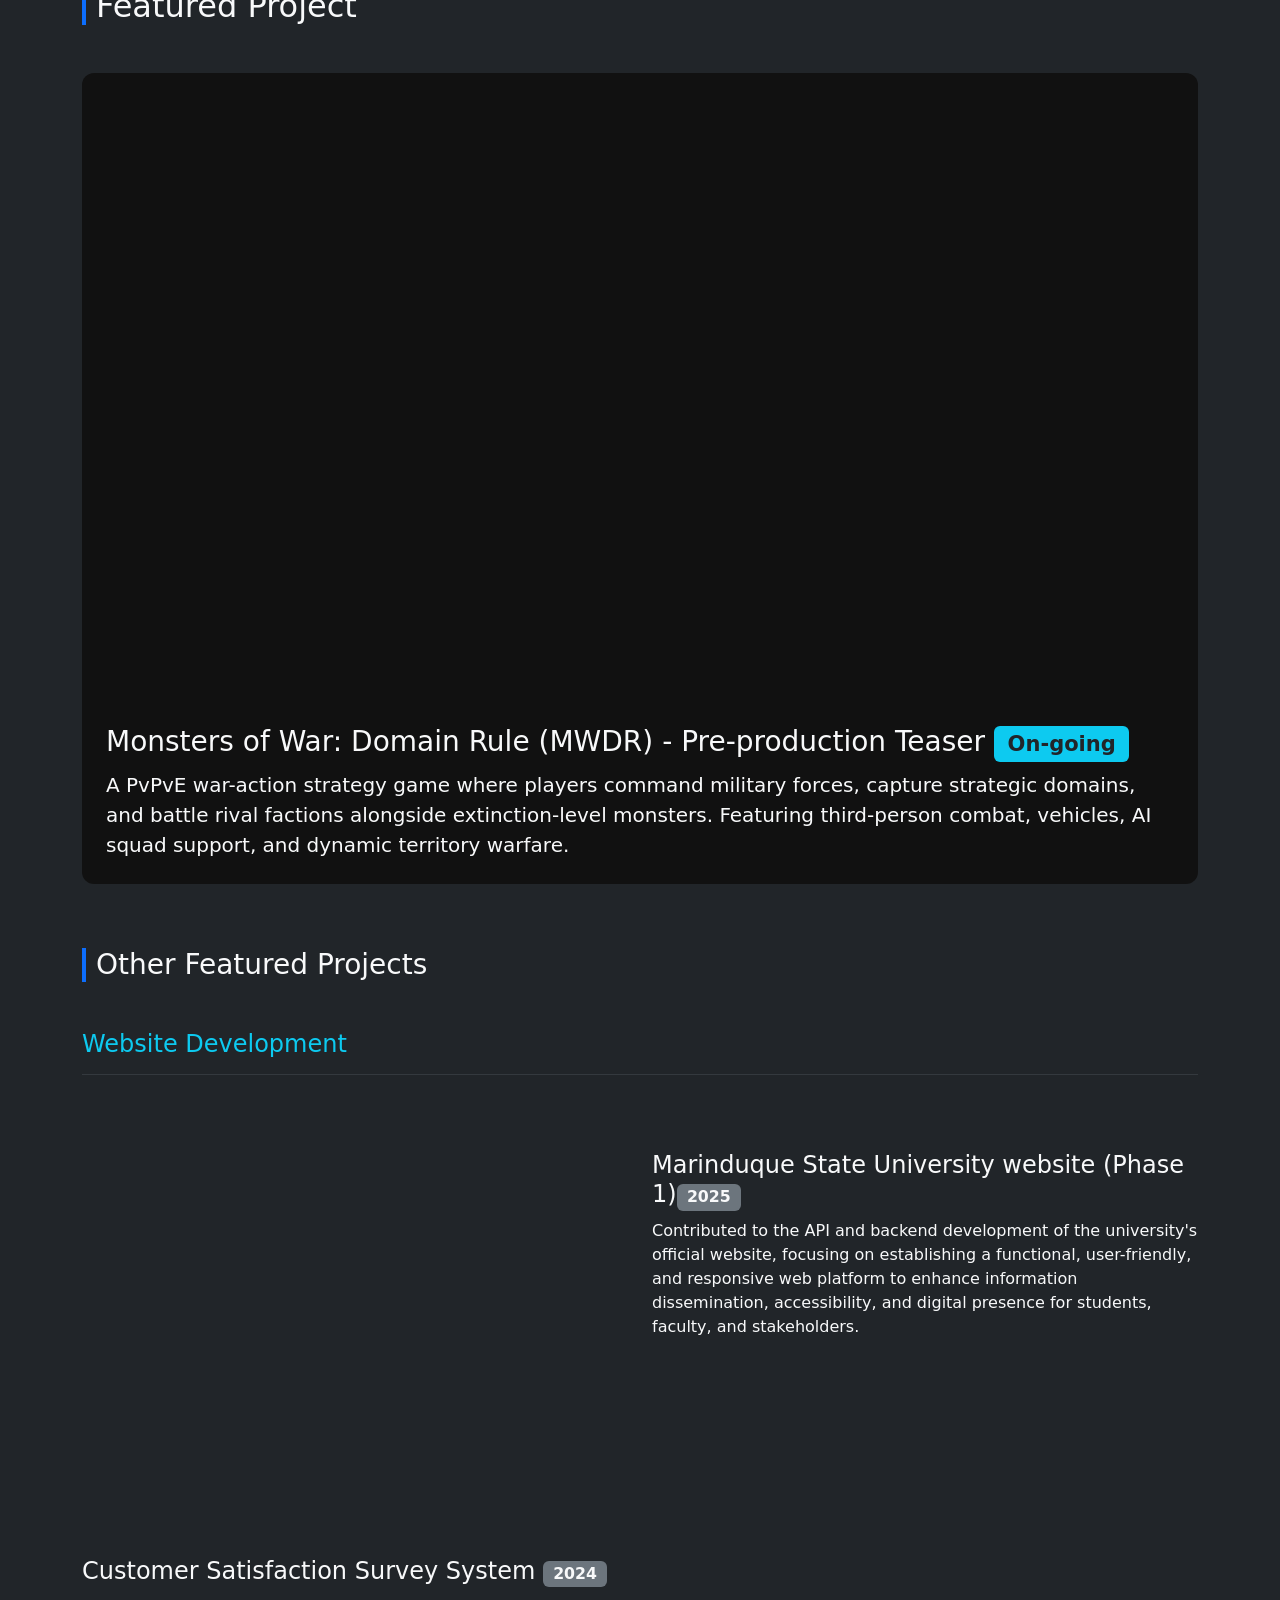
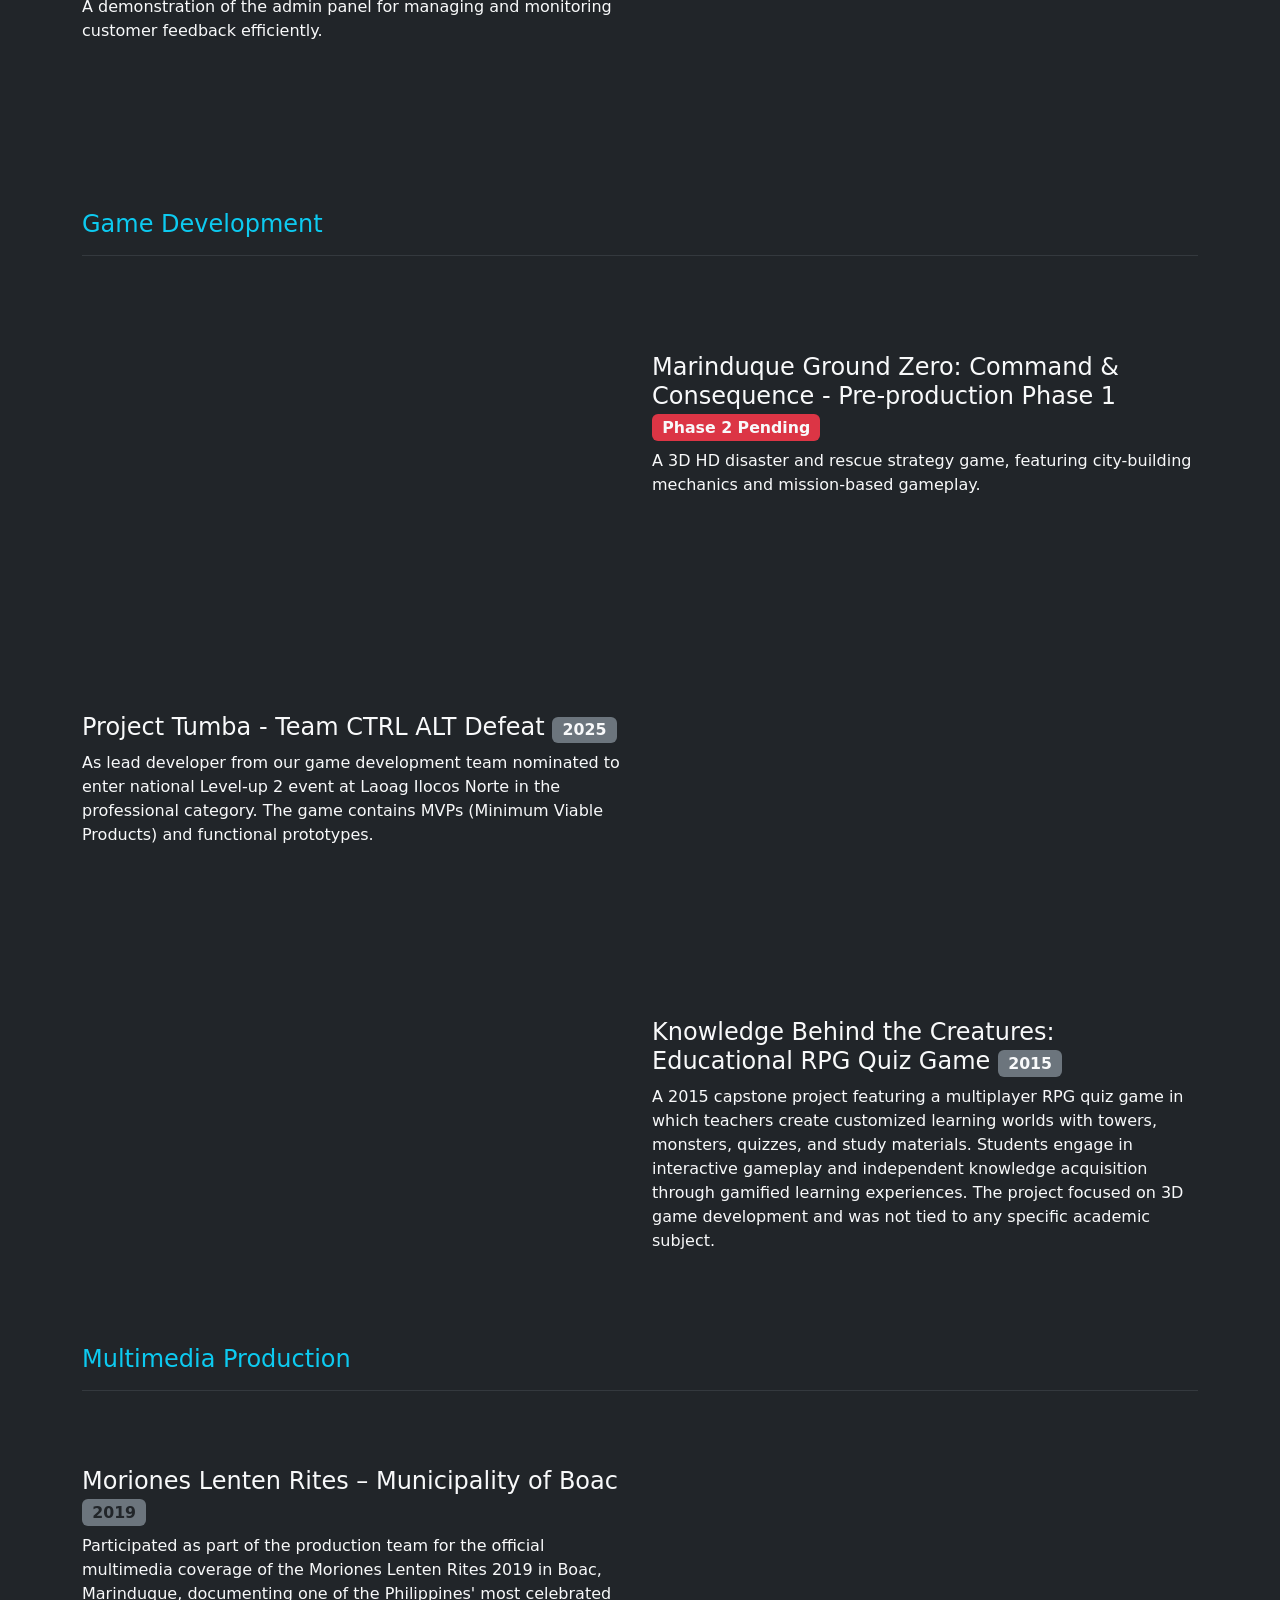
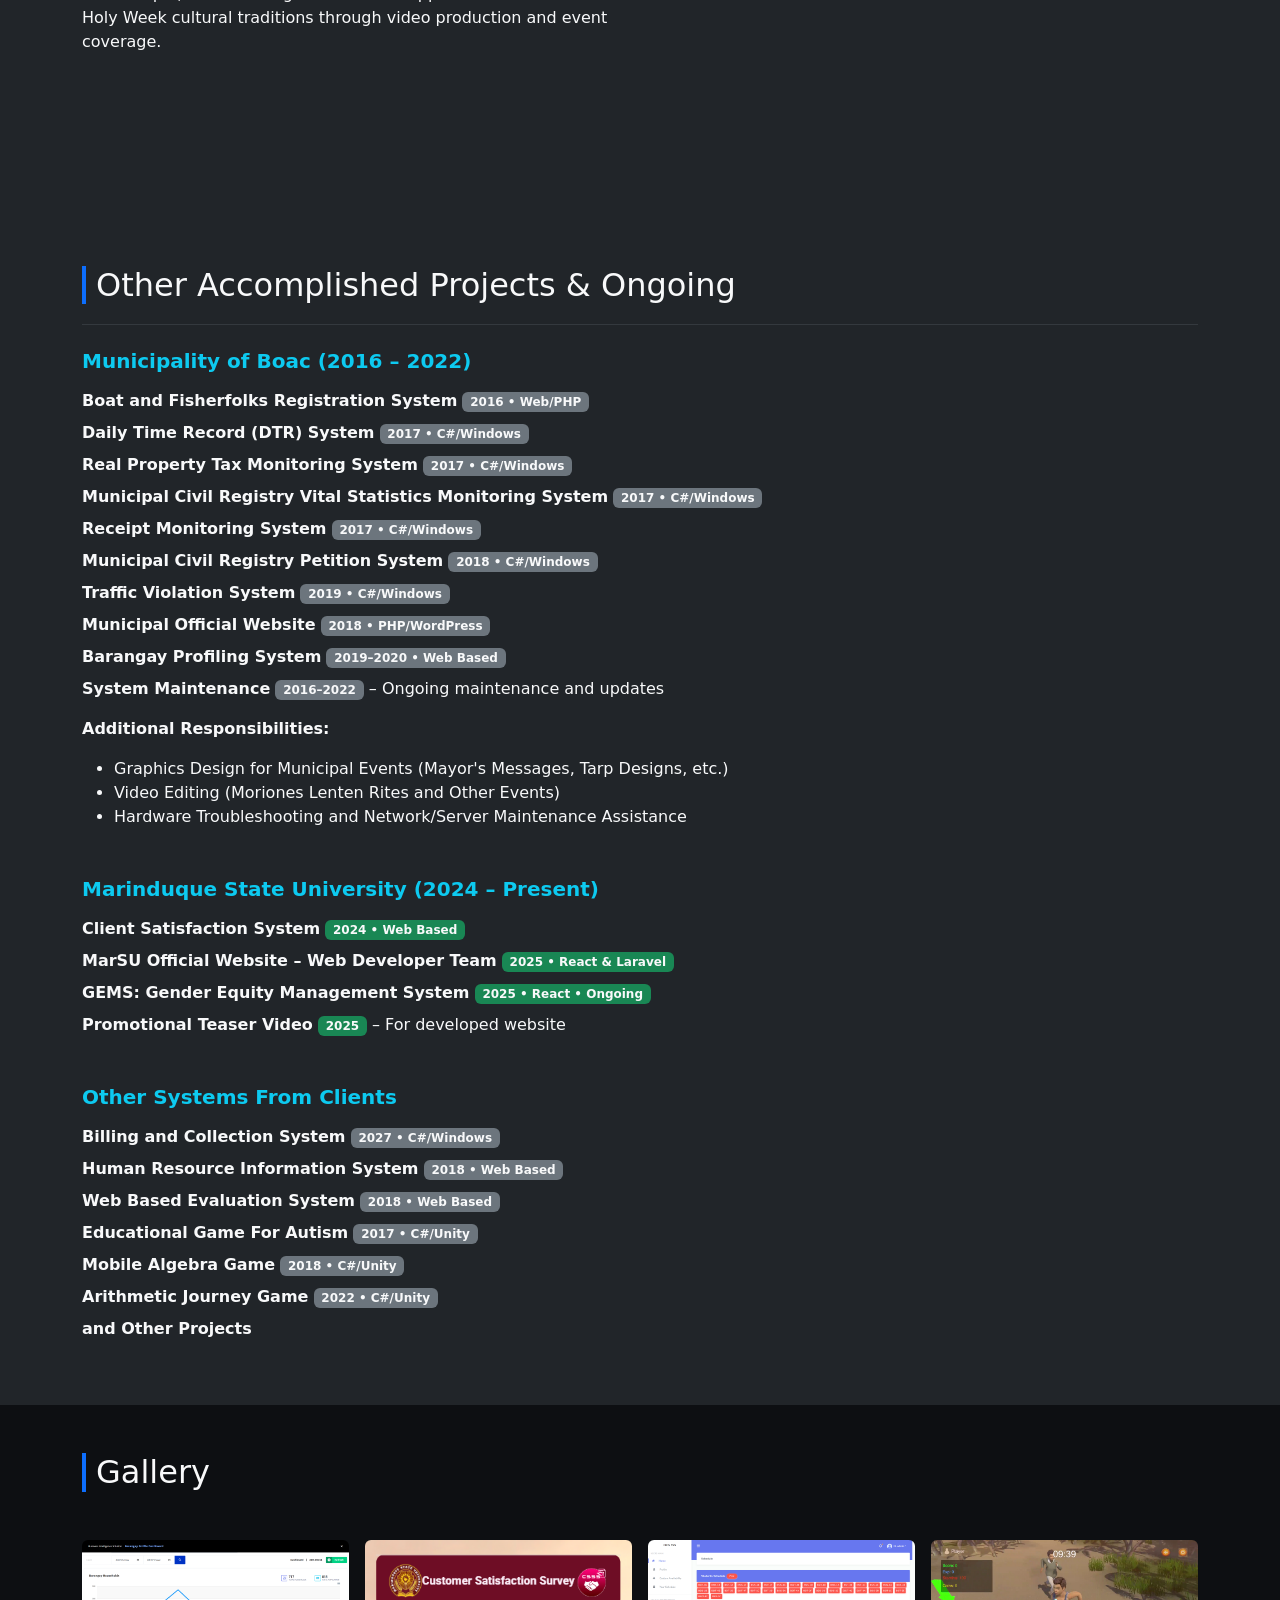
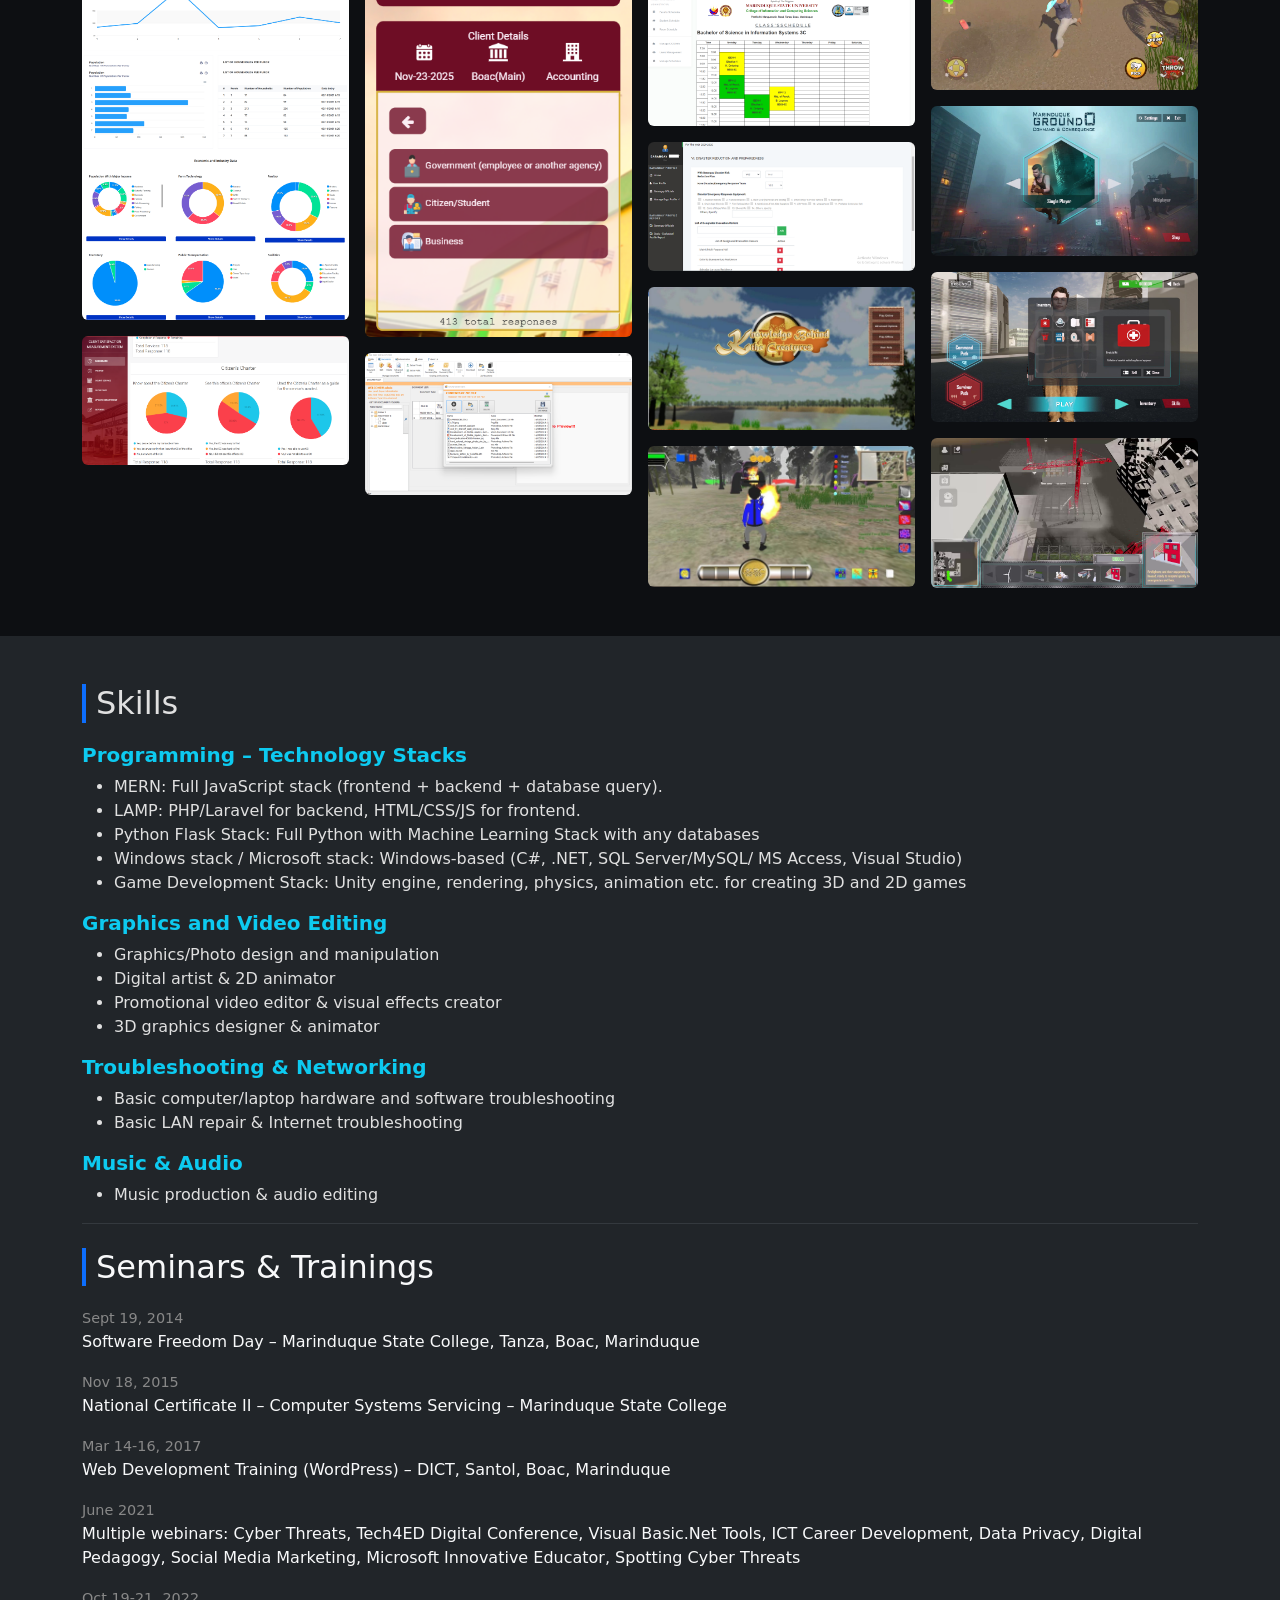
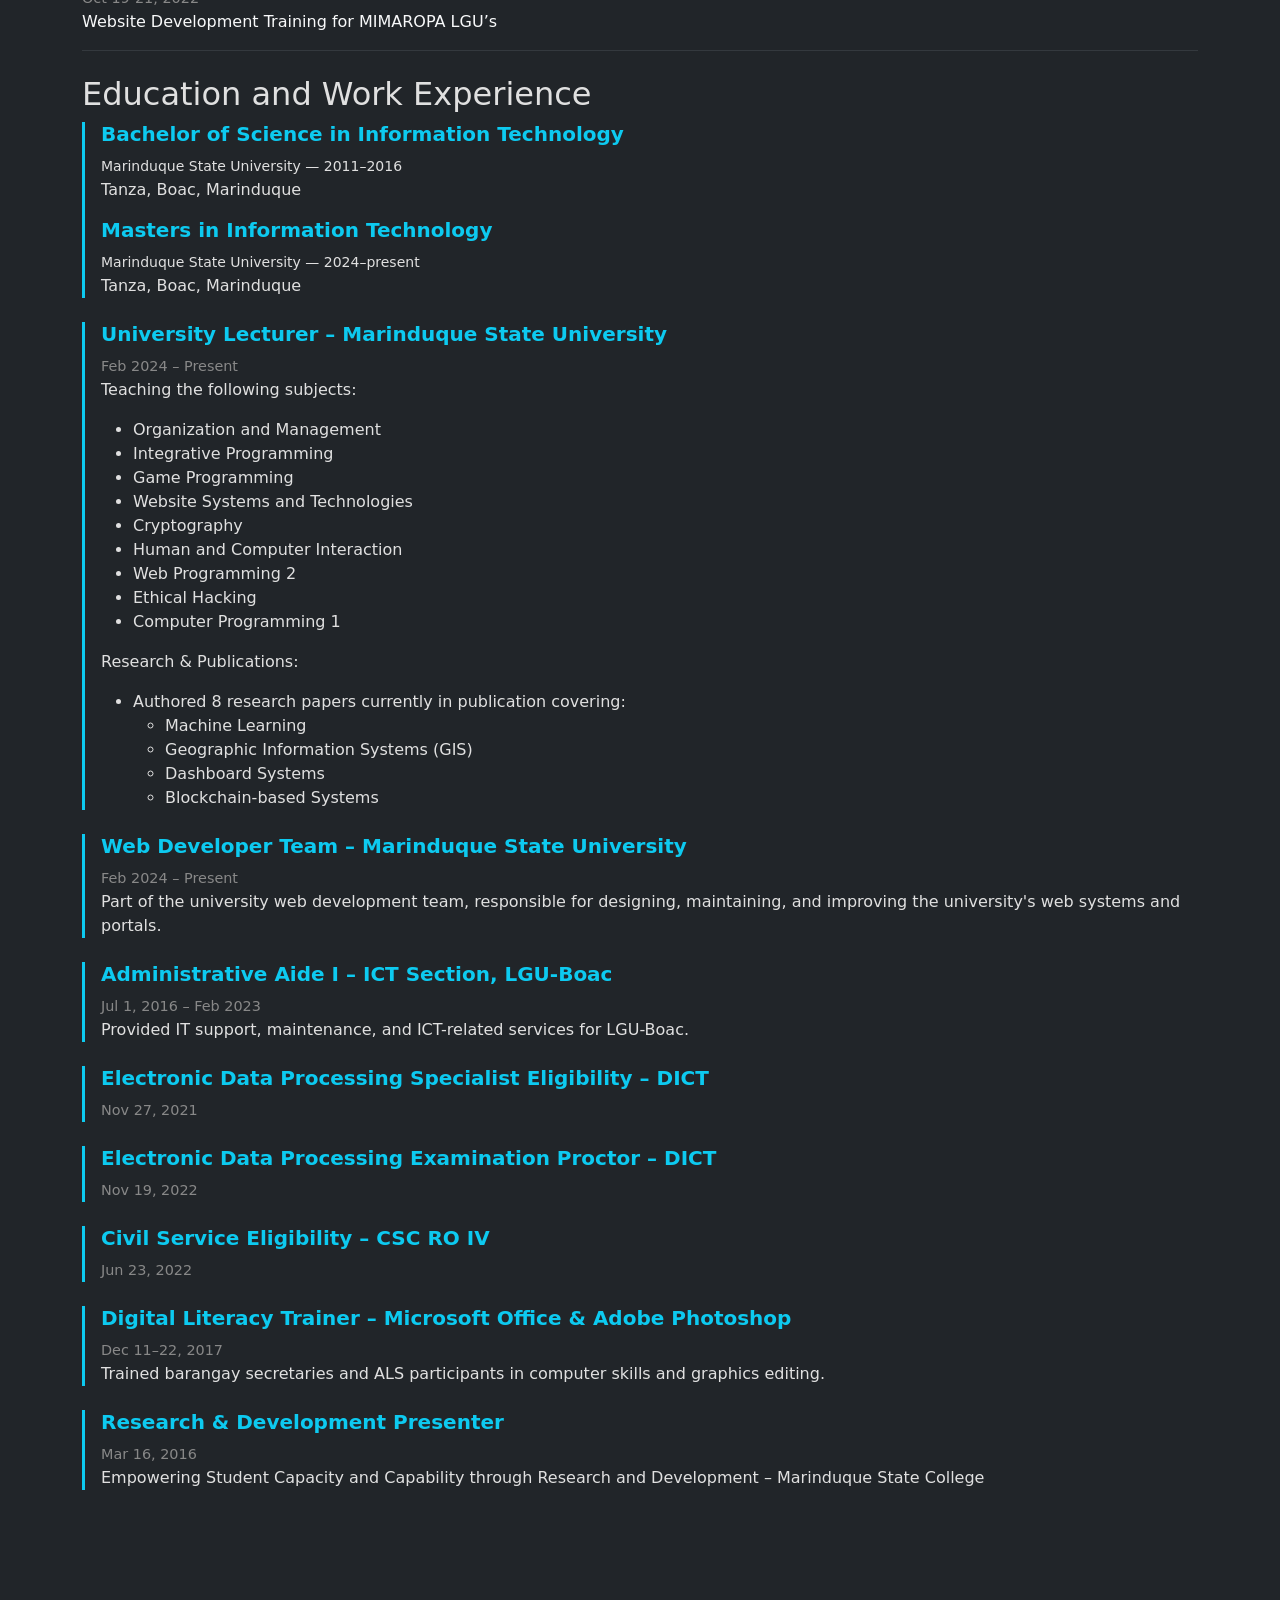
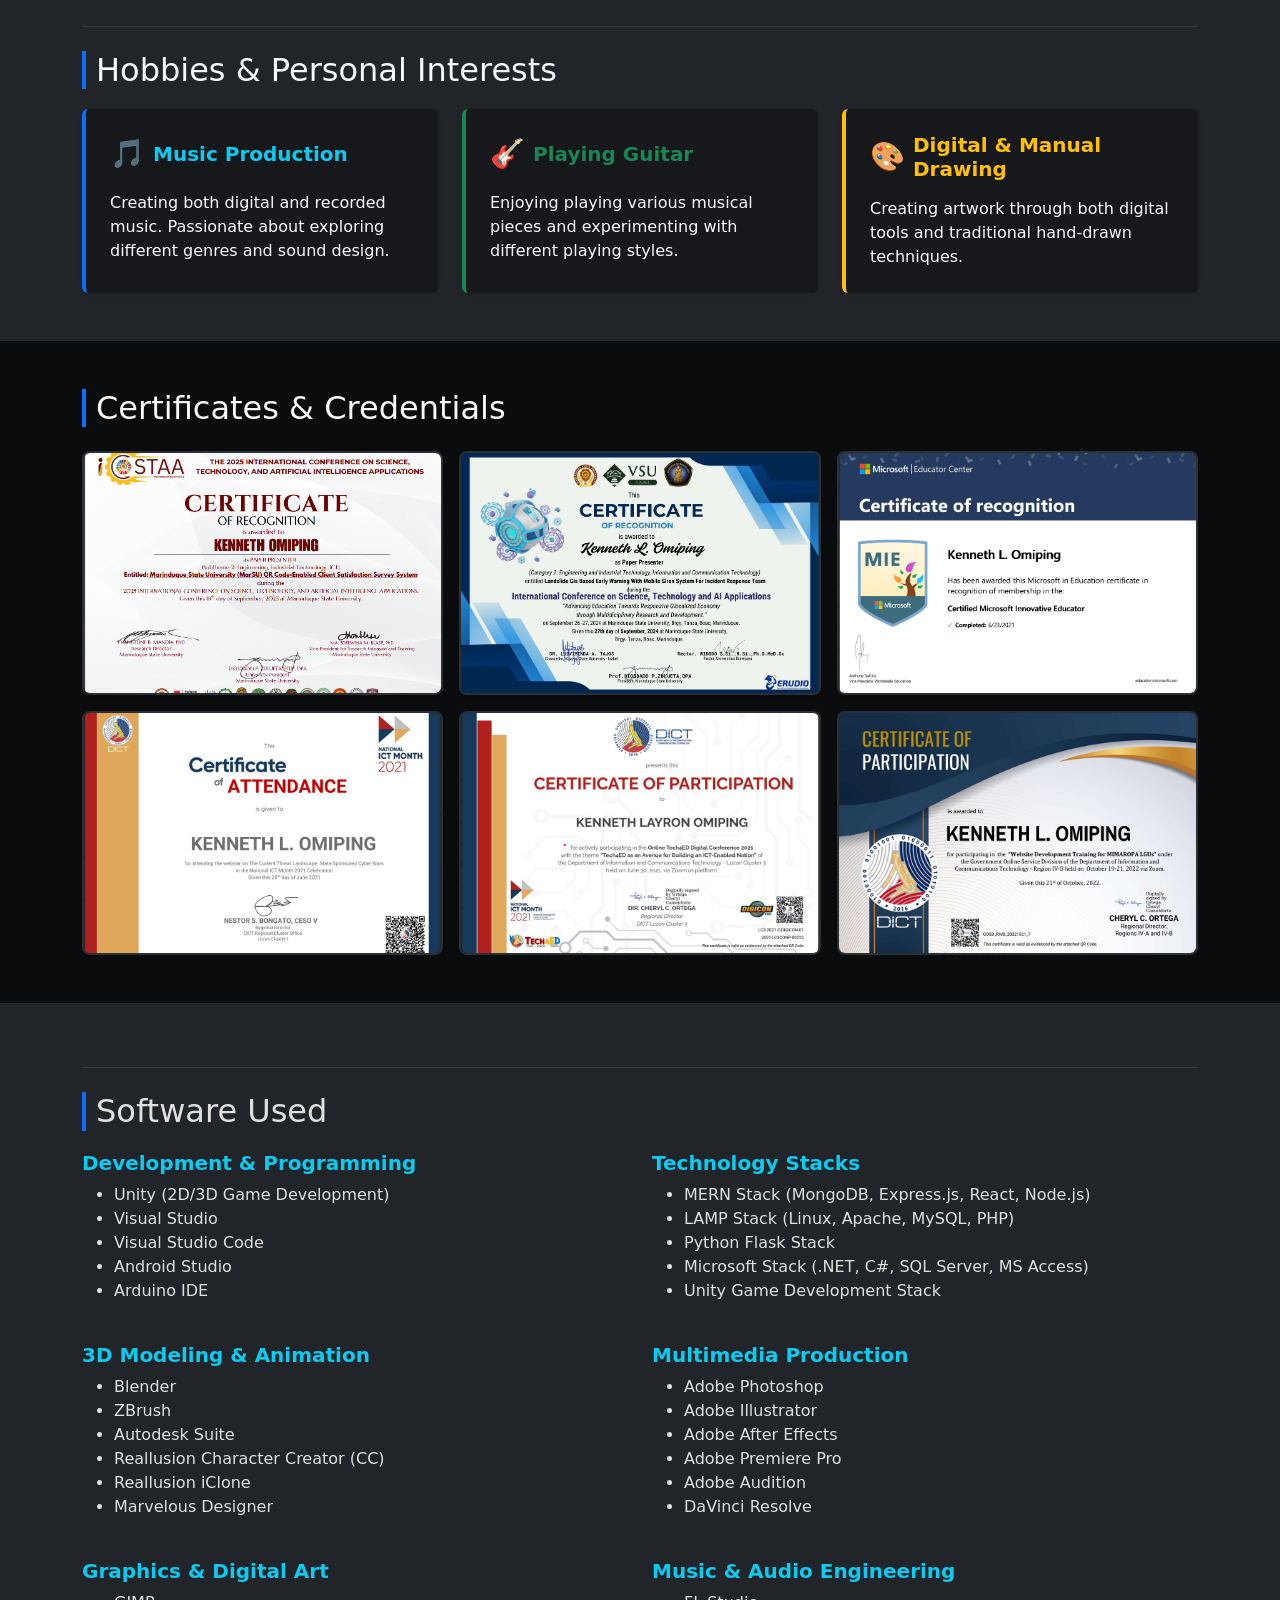
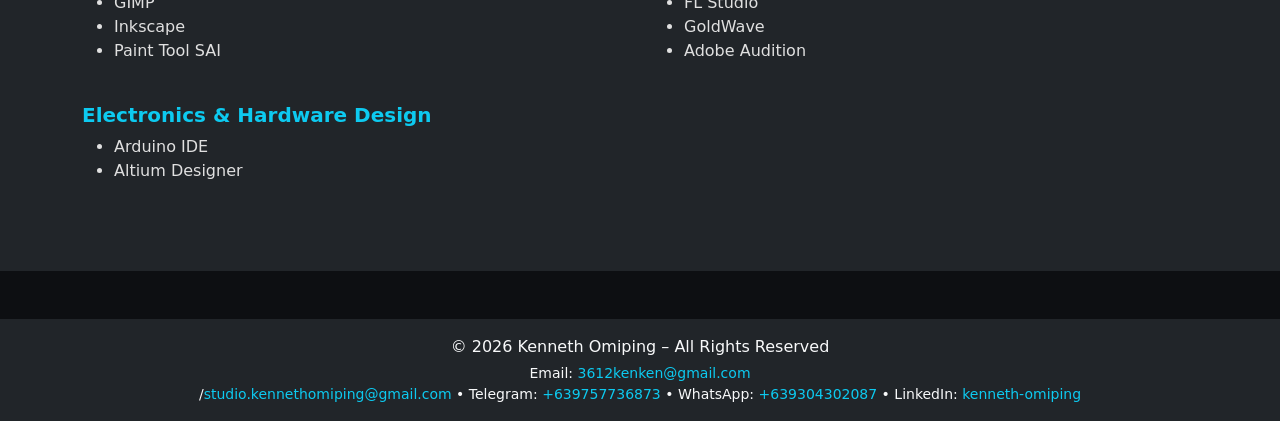
==== commit a96af77e: "Update index.html" ====
--- a/index.html
+++ b/index.html
@@ -13,7 +13,7 @@
 <body id="top">
 <div class="top-contact-bar bg-dark text-light py-2">
   <div class="container text-center small">
-    Email: <a href="mailto:3612kenken@gmail.com" class="text-info text-decoration-none">3612kenken@gmail.com</a> • Telegram: <a href="https://t.me/+639757736873" class="text-info text-decoration-none">+639757736873</a> • WhatsApp: <a href="https://wa.me/639304302087" class="text-info text-decoration-none">+639304302087</a>
+    Email: <a href="mailto:3612kenken@gmail.com" class="text-info text-decoration-none">3612kenken@gmail.com</a>/<a href="mailto:studio.kennethomiping@gmail.com" class="text-info text-decoration-none">studio.kennethomiping@gmail.com</a> • Telegram: <a href="https://t.me/+639757736873" class="text-info text-decoration-none">+639757736873</a> • WhatsApp: <a href="https://wa.me/639304302087" class="text-info text-decoration-none">+639304302087</a>
   </div>
 </div>
 <div id="fb-root"></div>
@@ -632,7 +632,7 @@
 
 <footer class="text-center p-3 mt-5 bg-dark text-light">
   <p class="mb-1">&copy; 2026 Kenneth Omiping – All Rights Reserved</p>
-  <p class="small mb-0">Email: <a href="mailto:3612kenken@gmail.com" class="text-info text-decoration-none">3612kenken@gmail.com</a> • Telegram: <a href="https://t.me/+639757736873" class="text-info text-decoration-none">+639757736873</a> • WhatsApp: <a href="https://wa.me/639304302087" class="text-info text-decoration-none">+639304302087</a> • LinkedIn: <a href="https://www.linkedin.com/in/kenneth-omiping-763500216/" class="text-info text-decoration-none">kenneth-omiping</a></p>
+  <p class="small mb-0">Email: <a href="mailto:3612kenken@gmail.com" class="text-info text-decoration-none">3612kenken@gmail.com</a><p class="small mb-0">/<a href="mailto:studio.kennethomiping@gmail.com" class="text-info text-decoration-none">studio.kennethomiping@gmail.com</a> • Telegram: <a href="https://t.me/+639757736873" class="text-info text-decoration-none">+639757736873</a> • WhatsApp: <a href="https://wa.me/639304302087" class="text-info text-decoration-none">+639304302087</a> • LinkedIn: <a href="https://www.linkedin.com/in/kenneth-omiping-763500216/" class="text-info text-decoration-none">kenneth-omiping</a></p>
 
 </footer>
 
